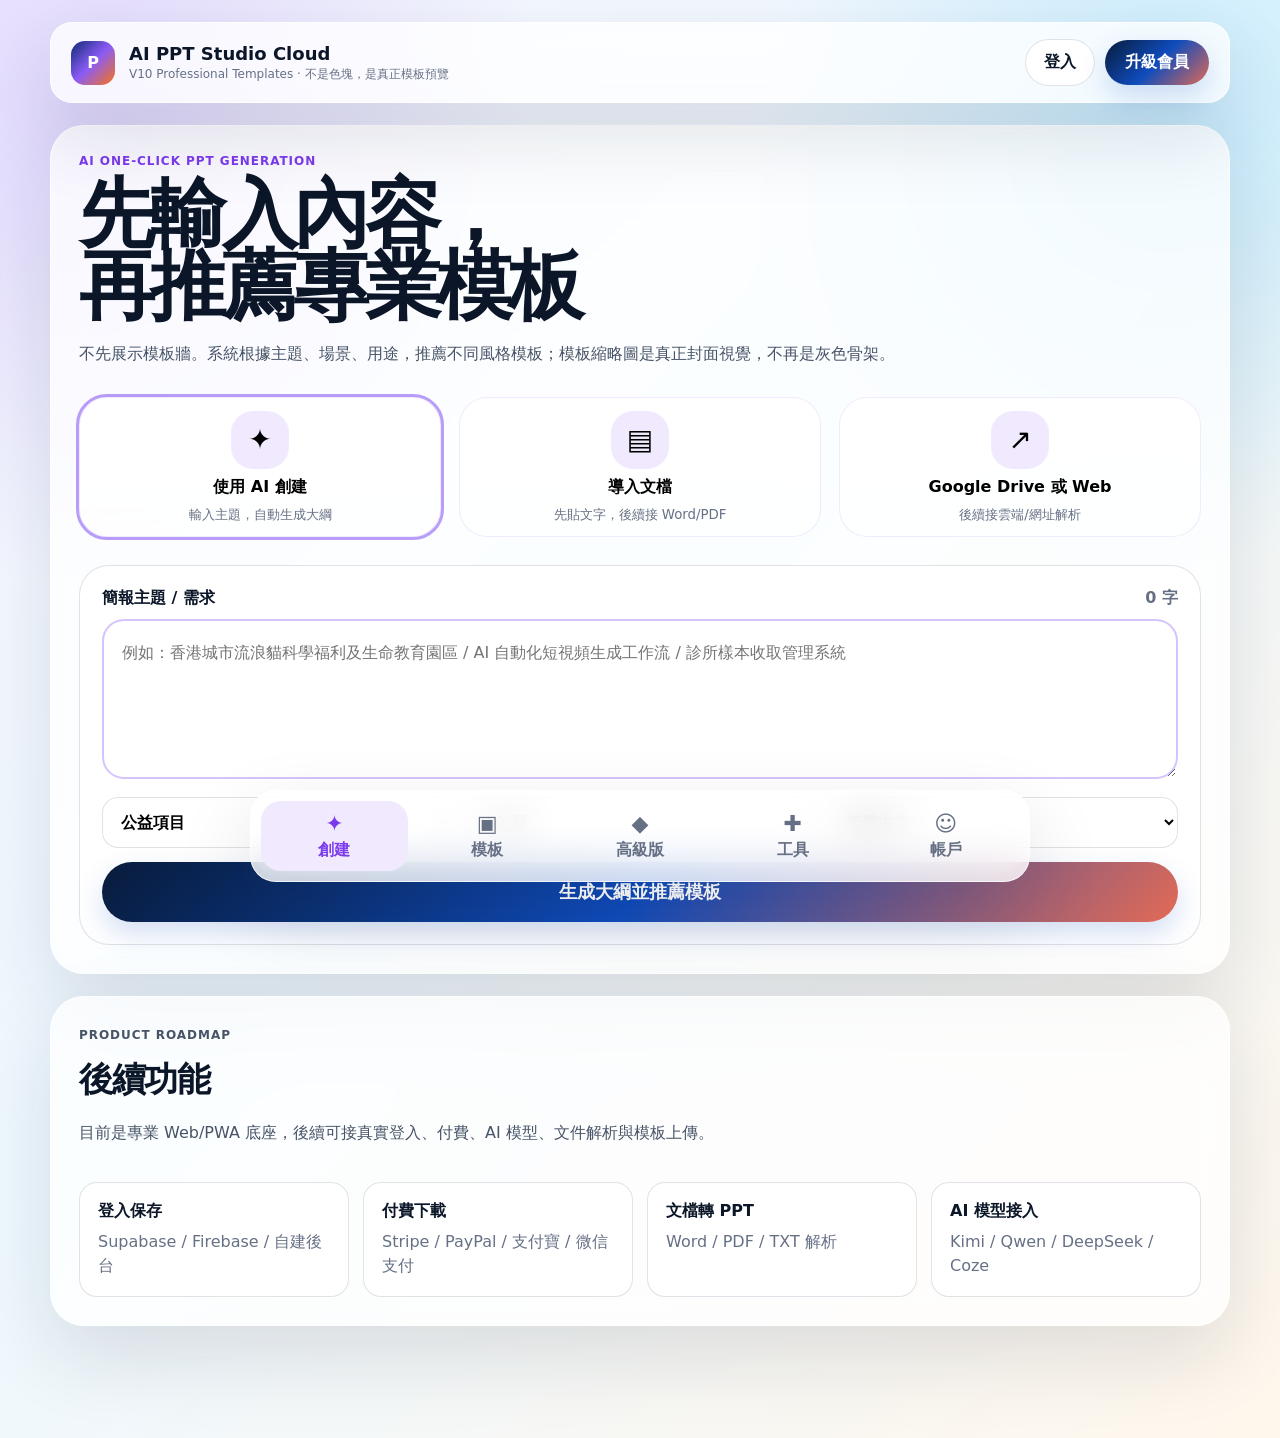
==== index.html @ 290d7bba "Add files via upload update to v10 professional templates" ====
<!doctype html>
<html lang="zh-Hant">
<head>
  <meta charset="utf-8" />
  <meta name="viewport" content="width=device-width, initial-scale=1, viewport-fit=cover" />
  <meta name="theme-color" content="#101828" />
  <title>AI PPT Studio Cloud · V10</title>
  <link rel="manifest" href="manifest.webmanifest" />
  <link rel="icon" href="icon.svg" />
  <link rel="stylesheet" href="styles.css" />
</head>
<body>
  <div class="app-shell">
    <header class="topbar glass">
      <div class="brand">
        <div class="brand-mark">P</div>
        <div>
          <div class="brand-title">AI PPT Studio Cloud</div>
          <div class="brand-sub">V10 Professional Templates · 不是色塊，是真正模板預覽</div>
        </div>
      </div>
      <div class="top-actions">
        <button class="ghost-btn" id="loginBtn">登入</button>
        <button class="primary-btn small" id="memberBtn">升級會員</button>
      </div>
    </header>

    <main class="main" id="appMain">
      <section class="hero-card glass" id="createPanel">
        <div class="hero-copy">
          <p class="eyebrow">AI ONE-CLICK PPT GENERATION</p>
          <h1>先輸入內容，<br/>再推薦專業模板</h1>
          <p class="lead">不先展示模板牆。系統根據主題、場景、用途，推薦不同風格模板；模板縮略圖是真正封面視覺，不再是灰色骨架。</p>
        </div>
        <div class="mode-grid">
          <button class="mode active" data-mode="prompt">
            <span class="mode-icon sparkle">✦</span>
            <strong>使用 AI 創建</strong>
            <small>輸入主題，自動生成大綱</small>
          </button>
          <button class="mode" data-mode="doc">
            <span class="mode-icon">▤</span>
            <strong>導入文檔</strong>
            <small>先貼文字，後續接 Word/PDF</small>
          </button>
          <button class="mode" data-mode="web">
            <span class="mode-icon">↗</span>
            <strong>Google Drive 或 Web</strong>
            <small>後續接雲端/網址解析</small>
          </button>
        </div>

        <div class="input-studio">
          <div class="input-row">
            <label>簡報主題 / 需求</label>
            <span id="charCount">0 字</span>
          </div>
          <textarea id="topicInput" placeholder="例如：香港城市流浪貓科學福利及生命教育園區 / AI 自動化短視頻生成工作流 / 診所樣本收取管理系統"></textarea>
          <div class="settings-row">
            <select id="sceneSelect" aria-label="場景">
              <option value="public">公益項目</option>
              <option value="gov">政府匯報</option>
              <option value="biz">商業計劃</option>
              <option value="product">產品發布</option>
              <option value="medical">醫療健康</option>
              <option value="education">教育課件</option>
              <option value="finance">金融報告</option>
              <option value="data">數據分析</option>
              <option value="tech">AI 科技</option>
              <option value="brand">品牌宣傳</option>
            </select>
            <select id="pageCount" aria-label="頁數">
              <option value="8">8 頁</option>
              <option value="10" selected>10 頁</option>
              <option value="12">12 頁</option>
              <option value="15">15 頁</option>
            </select>
            <select id="languageSelect" aria-label="語言">
              <option value="繁體中文">繁體中文</option>
              <option value="简体中文">简体中文</option>
              <option value="English">English</option>
            </select>
          </div>
          <button class="cta" id="generateBtn">生成大綱並推薦模板</button>
        </div>
      </section>

      <section class="outline-card glass hidden" id="outlinePanel">
        <div class="section-head">
          <div>
            <p class="eyebrow">STEP 2 · OUTLINE</p>
            <h2>智能大綱</h2>
            <p>先確認結構，再選擇模板。這一步後續可以接 Kimi / Qwen / Coze / OpenRouter。</p>
          </div>
          <button class="ghost-btn" id="editOutlineBtn">返回修改</button>
        </div>
        <div class="outline-list" id="outlineList"></div>
        <button class="primary-btn" id="goTemplateBtn">下一步：選擇模板</button>
      </section>

      <section class="template-card glass hidden" id="templatePanel">
        <div class="section-head sticky-head">
          <div>
            <p class="eyebrow">STEP 3 · TEMPLATE CLOUD</p>
            <h2>選擇模板</h2>
            <p id="templateHint">根據你的主題推薦多種專業封面風格；前台不展示第三方網站入口。</p>
          </div>
          <div class="filters">
            <select id="styleFilter">
              <option value="all">全部樣式</option>
              <option value="business">商務</option>
              <option value="tech">科技感</option>
              <option value="medical">醫療</option>
              <option value="public">公益/政府</option>
              <option value="finance">金融/黑金</option>
              <option value="creative">創意/教育</option>
            </select>
            <button class="ghost-btn" id="backOutlineBtn">返回大綱</button>
          </div>
        </div>
        <div class="template-grid" id="templateGrid"></div>
      </section>

      <section class="preview-card glass hidden" id="previewPanel">
        <div class="section-head sticky-head">
          <div>
            <p class="eyebrow">STEP 4 · ONLINE PREVIEW</p>
            <h2>在線預覽</h2>
            <p>這裡展示的是接近真實 PPT 的視覺預覽，不是灰色占位骨架。</p>
          </div>
          <div class="preview-actions">
            <button class="ghost-btn" id="changeTemplateBtn">換模板</button>
            <button class="primary-btn" id="downloadBtn">下載 PPTX</button>
          </div>
        </div>
        <div class="preview-strip" id="previewStrip"></div>
      </section>

      <section class="tools-card glass" id="toolsPanel">
        <div class="section-head">
          <div>
            <p class="eyebrow">PRODUCT ROADMAP</p>
            <h2>後續功能</h2>
            <p>目前是專業 Web/PWA 底座，後續可接真實登入、付費、AI 模型、文件解析與模板上傳。</p>
          </div>
        </div>
        <div class="roadmap-grid">
          <div><strong>登入保存</strong><span>Supabase / Firebase / 自建後台</span></div>
          <div><strong>付費下載</strong><span>Stripe / PayPal / 支付寶 / 微信支付</span></div>
          <div><strong>文檔轉 PPT</strong><span>Word / PDF / TXT 解析</span></div>
          <div><strong>AI 模型接入</strong><span>Kimi / Qwen / DeepSeek / Coze</span></div>
        </div>
      </section>
    </main>

    <nav class="bottom-nav glass">
      <button class="nav-item active" data-target="createPanel"><span>✦</span>創建</button>
      <button class="nav-item" data-target="templatePanel"><span>▣</span>模板</button>
      <button class="nav-item" data-target="member"><span>◆</span>高級版</button>
      <button class="nav-item" data-target="toolsPanel"><span>✚</span>工具</button>
      <button class="nav-item" data-target="account"><span>☺</span>帳戶</button>
    </nav>
  </div>

  <div class="modal hidden" id="memberModal">
    <div class="modal-box glass">
      <button class="modal-close" id="closeModal">×</button>
      <p class="eyebrow">MEMBERSHIP</p>
      <h2>升級會員，解鎖下載與高級模板</h2>
      <div class="price-grid">
        <button class="price active"><b>Plus 年費</b><span>HK$469 / 年</span><em>推薦</em></button>
        <button class="price"><b>Plus 月費</b><span>HK$70.9 / 月</span></button>
        <button class="price"><b>終身版</b><span>HK$839</span></button>
      </div>
      <button class="cta" id="fakePayBtn">模擬開通會員</button>
    </div>
  </div>

  <script src="pptxgen.bundle.js"></script>
  <script src="app.js"></script>
</body>
</html>
---- styles.css ----
:root{
  --ink:#0b1628; --muted:#667085; --soft:#eef4ff; --line:rgba(15,23,42,.12);
  --purple:#8b5cf6; --blue:#0f4cbd; --cyan:#4cc9f0; --gold:#f59e0b; --dark:#071426;
  --radius:28px; --shadow:0 30px 80px rgba(15,23,42,.12);
  font-family: Inter, ui-sans-serif, system-ui, -apple-system, BlinkMacSystemFont, "Segoe UI", "PingFang TC", "Microsoft JhengHei", Arial, sans-serif;
}
*{box-sizing:border-box} body{margin:0;color:var(--ink);min-height:100vh;background:
 radial-gradient(circle at 6% 8%,rgba(167,139,250,.28),transparent 26%),
 radial-gradient(circle at 92% 10%,rgba(56,189,248,.22),transparent 24%),
 linear-gradient(135deg,#f8f7ff,#eef8ff 45%,#fff7ec);padding:22px 0 112px}
button,select,textarea{font:inherit}.app-shell{width:min(1180px,calc(100% - 32px));margin:0 auto}.glass{background:rgba(255,255,255,.76);backdrop-filter:blur(18px);border:1px solid rgba(255,255,255,.72);box-shadow:var(--shadow)}
.topbar{position:sticky;top:14px;z-index:10;display:flex;justify-content:space-between;align-items:center;border-radius:22px;padding:16px 20px;margin-bottom:22px}.brand{display:flex;gap:14px;align-items:center}.brand-mark{width:44px;height:44px;border-radius:14px;display:grid;place-items:center;background:linear-gradient(135deg,#102a76,#8b5cf6,#f97316);color:#fff;font-weight:900}.brand-title{font-weight:900;font-size:18px}.brand-sub{font-size:12px;color:var(--muted);margin-top:2px}.top-actions,.preview-actions,.filters{display:flex;gap:10px;align-items:center}.ghost-btn,.primary-btn,.cta{border:0;border-radius:999px;padding:12px 18px;font-weight:800;cursor:pointer}.ghost-btn{background:#fff;color:var(--ink);border:1px solid var(--line)}.primary-btn,.cta{background:linear-gradient(135deg,#081b3a,#0f4cbd,#e26a55);color:#fff;box-shadow:0 12px 28px rgba(15,76,189,.18)}.primary-btn.small{padding:12px 20px}.main{display:grid;gap:22px}.hero-card,.outline-card,.template-card,.preview-card,.tools-card{border-radius:34px;padding:28px}.hero-card{min-height:650px}.eyebrow{letter-spacing:.08em;color:#7c3aed;font-size:12px;font-weight:900;text-transform:uppercase;margin:0 0 10px}.hero-copy h1{font-size:clamp(42px,7vw,76px);line-height:.95;margin:0 0 18px;letter-spacing:-.06em}.lead,.section-head p{color:#475467;line-height:1.8}.mode-grid{display:grid;grid-template-columns:repeat(3,1fr);gap:18px;margin:28px 0}.mode{min-height:140px;border-radius:28px;border:1px solid rgba(139,92,246,.12);background:linear-gradient(180deg,#fff,rgba(255,255,255,.62));display:flex;flex-direction:column;align-items:center;justify-content:center;gap:8px;cursor:pointer}.mode.active{outline:3px solid rgba(139,92,246,.6)}.mode-icon{width:58px;height:58px;border-radius:22px;background:#f1eaff;display:grid;place-items:center;font-size:28px}.mode small{color:var(--muted)}.input-studio{border-radius:30px;background:#fff;padding:22px;border:1px solid var(--line)}.input-row{display:flex;justify-content:space-between;font-weight:800;margin-bottom:10px}.input-row span{color:var(--muted);font-weight:700}textarea{width:100%;min-height:160px;border:2px solid rgba(139,92,246,.36);border-radius:22px;padding:18px;resize:vertical;outline:none;font-size:16px;line-height:1.7;background:#fff}.settings-row{display:grid;grid-template-columns:1fr 1fr 1fr;gap:12px;margin:14px 0}select{border:1px solid var(--line);border-radius:16px;padding:14px;background:#fff;font-weight:700}.cta{width:100%;font-size:18px;padding:18px}.hidden{display:none!important}.section-head{display:flex;align-items:flex-start;justify-content:space-between;gap:18px;margin-bottom:18px}.section-head h2{font-size:34px;letter-spacing:-.04em;margin:0}.sticky-head{position:sticky;top:92px;z-index:5;background:rgba(255,255,255,.82);backdrop-filter:blur(14px);border-radius:26px;padding:16px;border:1px solid rgba(255,255,255,.6)}.outline-list{display:grid;grid-template-columns:repeat(2,1fr);gap:14px;margin:18px 0}.outline-item{border-radius:18px;background:#fff;padding:18px;border:1px solid var(--line)}.outline-item b{display:block;margin-bottom:8px}.outline-item span{color:#667085;line-height:1.6}.template-grid{display:grid;grid-template-columns:repeat(3,1fr);gap:20px}.template-item{background:#fff;border-radius:26px;overflow:hidden;border:1px solid rgba(15,23,42,.08);box-shadow:0 14px 34px rgba(15,23,42,.08);transition:.22s transform,.22s box-shadow}.template-item:hover{transform:translateY(-4px);box-shadow:0 28px 54px rgba(15,23,42,.14)}.template-item.selected{outline:4px solid rgba(15,76,189,.72)}.thumb{height:210px;border-radius:24px 24px 0 0;overflow:hidden;background:#e5e7eb}.thumb svg{width:100%;height:100%;display:block}.template-meta{padding:16px}.pill-row{display:flex;gap:7px;flex-wrap:wrap;margin-bottom:10px}.pill{font-size:11px;font-weight:900;color:#0f4cbd;background:#edf4ff;border-radius:999px;padding:5px 8px}.pill.vip{color:#b45309;background:#fff4d7}.template-title{font-weight:900;font-size:17px;margin-bottom:6px}.template-desc{font-size:13px;color:#667085;line-height:1.5}.template-actions{display:flex;gap:10px;margin-top:14px}.template-actions button{flex:1;border:0;border-radius:999px;padding:11px;font-weight:900;cursor:pointer}.use-btn{background:#06152d;color:#fff}.preview-btn{background:#eef4ff;color:#0f4cbd}.preview-strip{display:grid;grid-template-columns:repeat(2,1fr);gap:22px}.slide-preview{aspect-ratio:16/9;border-radius:22px;overflow:hidden;background:#fff;box-shadow:0 16px 40px rgba(15,23,42,.12);border:1px solid rgba(15,23,42,.08)}.slide-preview svg{width:100%;height:100%;display:block}.roadmap-grid{display:grid;grid-template-columns:repeat(4,1fr);gap:14px}.roadmap-grid div{background:#fff;border-radius:18px;border:1px solid var(--line);padding:18px}.roadmap-grid span{display:block;color:#667085;margin-top:8px;line-height:1.5}.bottom-nav{position:fixed;left:50%;bottom:18px;transform:translateX(-50%);width:min(780px,calc(100% - 36px));z-index:20;border-radius:26px;padding:10px;display:grid;grid-template-columns:repeat(5,1fr);gap:6px}.nav-item{border:0;background:transparent;border-radius:20px;padding:10px;font-weight:900;color:#667085;cursor:pointer;display:flex;flex-direction:column;align-items:center;gap:4px}.nav-item.active{background:#f1eaff;color:#7c3aed}.nav-item span{font-size:22px}.modal{position:fixed;inset:0;background:rgba(5,12,24,.45);z-index:50;display:grid;place-items:center;padding:20px}.modal-box{max-width:520px;width:100%;border-radius:30px;padding:24px;position:relative}.modal-close{position:absolute;right:16px;top:14px;border:0;background:#fff;border-radius:50%;width:34px;height:34px;font-size:22px}.price-grid{display:grid;gap:12px;margin:20px 0}.price{text-align:left;border:1px solid var(--line);border-radius:18px;background:#fff;padding:16px;display:flex;justify-content:space-between;align-items:center}.price.active{outline:2px solid #f59e0b;background:#fff9e8}.price span{font-weight:900}.price em{background:#ff6b35;color:#fff;padding:5px 8px;border-radius:8px;font-style:normal}
.toast{position:fixed;left:50%;bottom:100px;transform:translateX(-50%);background:#071426;color:#fff;border-radius:999px;padding:12px 20px;z-index:99;box-shadow:0 14px 40px rgba(0,0,0,.24);font-weight:800}.toast.error{background:#b42318}.toast.ok{background:#027a48}
@media(max-width:900px){.app-shell{width:100%}.topbar{margin:0 12px 14px}.hero-card,.outline-card,.template-card,.preview-card,.tools-card{border-radius:28px;margin:0 12px;padding:20px}.mode-grid,.settings-row{grid-template-columns:1fr}.template-grid,.preview-strip,.outline-list,.roadmap-grid{grid-template-columns:1fr}.hero-card{min-height:auto}.hero-copy h1{font-size:48px}.top-actions{gap:6px}.sticky-head{top:84px}.thumb{height:190px}.bottom-nav{width:calc(100% - 24px);bottom:12px}}
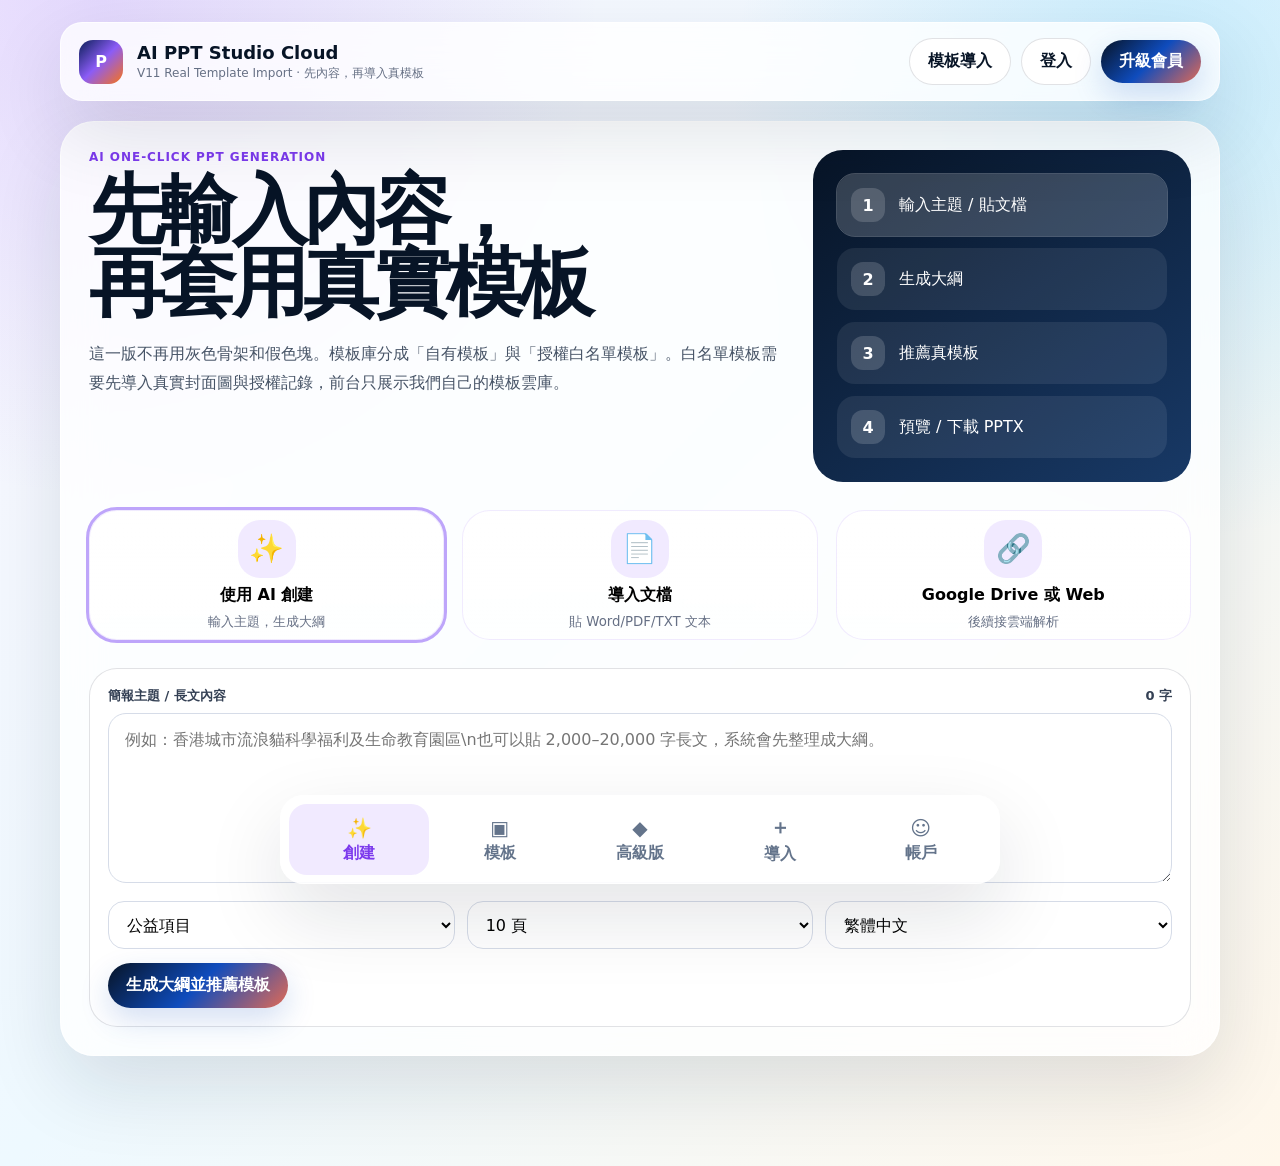
==== commit 26918027: "Add files via upload update to v11 real template import" ====
--- a/index.html
+++ b/index.html
@@ -3,8 +3,8 @@
 <head>
   <meta charset="utf-8" />
   <meta name="viewport" content="width=device-width, initial-scale=1, viewport-fit=cover" />
-  <meta name="theme-color" content="#101828" />
-  <title>AI PPT Studio Cloud · V10</title>
+  <meta name="theme-color" content="#0b1220" />
+  <title>AI PPT Studio Cloud · V11 Real Template</title>
   <link rel="manifest" href="manifest.webmanifest" />
   <link rel="icon" href="icon.svg" />
   <link rel="stylesheet" href="styles.css" />
@@ -16,162 +16,114 @@
         <div class="brand-mark">P</div>
         <div>
           <div class="brand-title">AI PPT Studio Cloud</div>
-          <div class="brand-sub">V10 Professional Templates · 不是色塊，是真正模板預覽</div>
+          <div class="brand-sub">V11 Real Template Import · 先內容，再導入真模板</div>
         </div>
       </div>
       <div class="top-actions">
+        <button class="ghost-btn" id="adminBtn">模板導入</button>
         <button class="ghost-btn" id="loginBtn">登入</button>
         <button class="primary-btn small" id="memberBtn">升級會員</button>
       </div>
     </header>
 
-    <main class="main" id="appMain">
-      <section class="hero-card glass" id="createPanel">
-        <div class="hero-copy">
-          <p class="eyebrow">AI ONE-CLICK PPT GENERATION</p>
-          <h1>先輸入內容，<br/>再推薦專業模板</h1>
-          <p class="lead">不先展示模板牆。系統根據主題、場景、用途，推薦不同風格模板；模板縮略圖是真正封面視覺，不再是灰色骨架。</p>
+    <main class="main">
+      <section class="hero-card glass panel" id="createPanel">
+        <div class="hero-grid">
+          <div class="hero-copy">
+            <p class="eyebrow">AI ONE-CLICK PPT GENERATION</p>
+            <h1>先輸入內容，<br/>再套用真實模板</h1>
+            <p class="lead">這一版不再用灰色骨架和假色塊。模板庫分成「自有模板」與「授權白名單模板」。白名單模板需要先導入真實封面圖與授權記錄，前台只展示我們自己的模板雲庫。</p>
+          </div>
+          <div class="workflow-card">
+            <div class="step active"><b>1</b><span>輸入主題 / 貼文檔</span></div>
+            <div class="step"><b>2</b><span>生成大綱</span></div>
+            <div class="step"><b>3</b><span>推薦真模板</span></div>
+            <div class="step"><b>4</b><span>預覽 / 下載 PPTX</span></div>
+          </div>
         </div>
-        <div class="mode-grid">
-          <button class="mode active" data-mode="prompt">
-            <span class="mode-icon sparkle">✦</span>
-            <strong>使用 AI 創建</strong>
-            <small>輸入主題，自動生成大綱</small>
-          </button>
-          <button class="mode" data-mode="doc">
-            <span class="mode-icon">▤</span>
-            <strong>導入文檔</strong>
-            <small>先貼文字，後續接 Word/PDF</small>
-          </button>
-          <button class="mode" data-mode="web">
-            <span class="mode-icon">↗</span>
-            <strong>Google Drive 或 Web</strong>
-            <small>後續接雲端/網址解析</small>
-          </button>
+
+        <div class="mode-tabs">
+          <button class="mode active" data-mode="prompt"><span>✨</span><strong>使用 AI 創建</strong><small>輸入主題，生成大綱</small></button>
+          <button class="mode" data-mode="doc"><span>📄</span><strong>導入文檔</strong><small>貼 Word/PDF/TXT 文本</small></button>
+          <button class="mode" data-mode="web"><span>🔗</span><strong>Google Drive 或 Web</strong><small>後續接雲端解析</small></button>
         </div>
 
         <div class="input-studio">
-          <div class="input-row">
-            <label>簡報主題 / 需求</label>
-            <span id="charCount">0 字</span>
-          </div>
-          <textarea id="topicInput" placeholder="例如：香港城市流浪貓科學福利及生命教育園區 / AI 自動化短視頻生成工作流 / 診所樣本收取管理系統"></textarea>
+          <div class="input-row"><label>簡報主題 / 長文內容</label><span id="charCount">0 字</span></div>
+          <textarea id="topicInput" placeholder="例如：香港城市流浪貓科學福利及生命教育園區\n也可以貼 2,000–20,000 字長文，系統會先整理成大綱。"></textarea>
           <div class="settings-row">
-            <select id="sceneSelect" aria-label="場景">
-              <option value="public">公益項目</option>
-              <option value="gov">政府匯報</option>
-              <option value="biz">商業計劃</option>
-              <option value="product">產品發布</option>
-              <option value="medical">醫療健康</option>
-              <option value="education">教育課件</option>
-              <option value="finance">金融報告</option>
-              <option value="data">數據分析</option>
-              <option value="tech">AI 科技</option>
-              <option value="brand">品牌宣傳</option>
-            </select>
-            <select id="pageCount" aria-label="頁數">
-              <option value="8">8 頁</option>
-              <option value="10" selected>10 頁</option>
-              <option value="12">12 頁</option>
-              <option value="15">15 頁</option>
-            </select>
-            <select id="languageSelect" aria-label="語言">
-              <option value="繁體中文">繁體中文</option>
-              <option value="简体中文">简体中文</option>
-              <option value="English">English</option>
-            </select>
+            <select id="sceneSelect"><option value="public">公益項目</option><option value="gov">政府匯報</option><option value="biz">商業計劃</option><option value="medical">醫療健康</option><option value="finance">金融報告</option><option value="tech">AI 科技</option><option value="education">教育課件</option><option value="product">產品發布</option><option value="data">數據分析</option></select>
+            <select id="pageCount"><option value="8">8 頁</option><option value="10" selected>10 頁</option><option value="12">12 頁</option><option value="15">15 頁</option></select>
+            <select id="languageSelect"><option value="繁體中文">繁體中文</option><option value="简体中文">简体中文</option><option value="English">English</option></select>
           </div>
           <button class="cta" id="generateBtn">生成大綱並推薦模板</button>
         </div>
       </section>
 
-      <section class="outline-card glass hidden" id="outlinePanel">
+      <section class="outline-card glass panel hidden" id="outlinePanel">
         <div class="section-head">
-          <div>
-            <p class="eyebrow">STEP 2 · OUTLINE</p>
-            <h2>智能大綱</h2>
-            <p>先確認結構，再選擇模板。這一步後續可以接 Kimi / Qwen / Coze / OpenRouter。</p>
-          </div>
+          <div><p class="eyebrow">STEP 2 · OUTLINE</p><h2>智能大綱</h2><p>先確認內容結構，再進入模板雲庫。未輸入內容時不展示模板牆。</p></div>
           <button class="ghost-btn" id="editOutlineBtn">返回修改</button>
         </div>
-        <div class="outline-list" id="outlineList"></div>
+        <div id="outlineList" class="outline-list"></div>
         <button class="primary-btn" id="goTemplateBtn">下一步：選擇模板</button>
       </section>
 
-      <section class="template-card glass hidden" id="templatePanel">
+      <section class="template-card glass panel hidden" id="templatePanel">
         <div class="section-head sticky-head">
-          <div>
-            <p class="eyebrow">STEP 3 · TEMPLATE CLOUD</p>
-            <h2>選擇模板</h2>
-            <p id="templateHint">根據你的主題推薦多種專業封面風格；前台不展示第三方網站入口。</p>
-          </div>
-          <div class="filters">
-            <select id="styleFilter">
-              <option value="all">全部樣式</option>
-              <option value="business">商務</option>
-              <option value="tech">科技感</option>
-              <option value="medical">醫療</option>
-              <option value="public">公益/政府</option>
-              <option value="finance">金融/黑金</option>
-              <option value="creative">創意/教育</option>
-            </select>
-            <button class="ghost-btn" id="backOutlineBtn">返回大綱</button>
-          </div>
+          <div><p class="eyebrow">STEP 3 · TEMPLATE CLOUD</p><h2>選擇模板</h2><p id="templateHint">只展示內部模板雲庫；第三方來源、授權、Credit 只記錄在後台，不直接展示給終端用戶。</p></div>
+          <div class="filters"><select id="styleFilter"><option value="all">全部樣式</option><option value="owned">自有模板</option><option value="licensed">白名單模板</option><option value="medical">醫療</option><option value="business">商務</option><option value="public">政府/公益</option><option value="tech">科技</option></select><button class="ghost-btn" id="backOutlineBtn">返回大綱</button></div>
+        </div>
+        <div class="empty-template hidden" id="emptyTemplates">
+          <h3>還沒有導入真實白名單模板</h3>
+          <p>這裡不再用假色塊充數。請到「模板導入」上傳真實模板封面圖，填寫授權類型和 Credit，模板才會出現在前台。</p>
+          <button class="primary-btn" id="openImporterBtn">現在導入模板</button>
         </div>
         <div class="template-grid" id="templateGrid"></div>
       </section>
 
-      <section class="preview-card glass hidden" id="previewPanel">
+      <section class="preview-card glass panel hidden" id="previewPanel">
         <div class="section-head sticky-head">
-          <div>
-            <p class="eyebrow">STEP 4 · ONLINE PREVIEW</p>
-            <h2>在線預覽</h2>
-            <p>這裡展示的是接近真實 PPT 的視覺預覽，不是灰色占位骨架。</p>
-          </div>
-          <div class="preview-actions">
-            <button class="ghost-btn" id="changeTemplateBtn">換模板</button>
-            <button class="primary-btn" id="downloadBtn">下載 PPTX</button>
-          </div>
+          <div><p class="eyebrow">STEP 4 · ONLINE PREVIEW</p><h2>在線預覽</h2><p>若選擇導入模板，封面會直接使用你導入的真實模板封面圖，不再是灰色占位圖。</p></div>
+          <div class="preview-actions"><button class="ghost-btn" id="changeTemplateBtn">換模板</button><button class="primary-btn" id="downloadBtn">下載 PPTX</button></div>
         </div>
-        <div class="preview-strip" id="previewStrip"></div>
-      </section>
-
-      <section class="tools-card glass" id="toolsPanel">
-        <div class="section-head">
-          <div>
-            <p class="eyebrow">PRODUCT ROADMAP</p>
-            <h2>後續功能</h2>
-            <p>目前是專業 Web/PWA 底座，後續可接真實登入、付費、AI 模型、文件解析與模板上傳。</p>
-          </div>
-        </div>
-        <div class="roadmap-grid">
-          <div><strong>登入保存</strong><span>Supabase / Firebase / 自建後台</span></div>
-          <div><strong>付費下載</strong><span>Stripe / PayPal / 支付寶 / 微信支付</span></div>
-          <div><strong>文檔轉 PPT</strong><span>Word / PDF / TXT 解析</span></div>
-          <div><strong>AI 模型接入</strong><span>Kimi / Qwen / DeepSeek / Coze</span></div>
-        </div>
+        <div id="previewStrip" class="preview-strip"></div>
       </section>
     </main>
 
     <nav class="bottom-nav glass">
-      <button class="nav-item active" data-target="createPanel"><span>✦</span>創建</button>
-      <button class="nav-item" data-target="templatePanel"><span>▣</span>模板</button>
-      <button class="nav-item" data-target="member"><span>◆</span>高級版</button>
-      <button class="nav-item" data-target="toolsPanel"><span>✚</span>工具</button>
-      <button class="nav-item" data-target="account"><span>☺</span>帳戶</button>
+      <button class="nav-item active" data-panel="createPanel"><span>✨</span>創建</button>
+      <button class="nav-item" data-panel="templatePanel"><span>▣</span>模板</button>
+      <button class="nav-item" data-panel="member"><span>◆</span>高級版</button>
+      <button class="nav-item" data-panel="admin"><span>＋</span>導入</button>
+      <button class="nav-item" data-panel="account"><span>☺</span>帳戶</button>
     </nav>
+  </div>
+
+  <div class="modal hidden" id="adminModal">
+    <div class="modal-box importer glass">
+      <button class="modal-close" id="closeAdmin">×</button>
+      <p class="eyebrow">ADMIN · REAL TEMPLATE IMPORT</p>
+      <h2>導入真實模板封面與授權記錄</h2>
+      <p class="modal-note">這是給你/管理員用的，不是給終端用戶看的。請只導入自有模板、已授權模板，或允許商用與改編且保留署名的模板。</p>
+      <div class="import-grid">
+        <label>模板名稱<input id="tplName" placeholder="例：醫療培訓專業版" /></label>
+        <label>分類<select id="tplCategory"><option value="medical">醫療</option><option value="business">商務</option><option value="public">政府/公益</option><option value="tech">科技</option><option value="finance">金融</option><option value="education">教育</option></select></label>
+        <label>模板來源類型<select id="tplSource"><option value="owned">Owned 自有模板</option><option value="licensed">Licensed 授權白名單</option><option value="user">User Upload 用戶自帶</option></select></label>
+        <label>授權 / Credit<input id="tplCredit" placeholder="例：CC BY 4.0 / 自有設計 / 已授權" /></label>
+      </div>
+      <label class="file-drop">上傳真實模板封面圖 PNG/JPG/SVG<input type="file" id="coverFile" accept="image/*" /></label>
+      <div class="import-actions"><button class="ghost-btn" id="clearTemplatesBtn">清空本地導入模板</button><button class="primary-btn" id="saveTemplateBtn">保存到本地模板雲庫</button></div>
+      <div id="importPreview" class="import-preview"></div>
+    </div>
   </div>
 
   <div class="modal hidden" id="memberModal">
     <div class="modal-box glass">
-      <button class="modal-close" id="closeModal">×</button>
+      <button class="modal-close" id="closeMember">×</button>
       <p class="eyebrow">MEMBERSHIP</p>
-      <h2>升級會員，解鎖下載與高級模板</h2>
-      <div class="price-grid">
-        <button class="price active"><b>Plus 年費</b><span>HK$469 / 年</span><em>推薦</em></button>
-        <button class="price"><b>Plus 月費</b><span>HK$70.9 / 月</span></button>
-        <button class="price"><b>終身版</b><span>HK$839</span></button>
-      </div>
+      <h2>下載 PPTX 需要登入 / 會員</h2>
+      <div class="price-grid"><button class="price active"><b>Plus 年費</b><span>HK$469 / 年</span></button><button class="price"><b>月費</b><span>HK$70.9 / 月</span></button><button class="price"><b>終身版</b><span>HK$839</span></button></div>
       <button class="cta" id="fakePayBtn">模擬開通會員</button>
     </div>
   </div>
--- a/styles.css
+++ b/styles.css
@@ -1,14 +1 @@
-:root{
-  --ink:#0b1628; --muted:#667085; --soft:#eef4ff; --line:rgba(15,23,42,.12);
-  --purple:#8b5cf6; --blue:#0f4cbd; --cyan:#4cc9f0; --gold:#f59e0b; --dark:#071426;
-  --radius:28px; --shadow:0 30px 80px rgba(15,23,42,.12);
-  font-family: Inter, ui-sans-serif, system-ui, -apple-system, BlinkMacSystemFont, "Segoe UI", "PingFang TC", "Microsoft JhengHei", Arial, sans-serif;
-}
-*{box-sizing:border-box} body{margin:0;color:var(--ink);min-height:100vh;background:
- radial-gradient(circle at 6% 8%,rgba(167,139,250,.28),transparent 26%),
- radial-gradient(circle at 92% 10%,rgba(56,189,248,.22),transparent 24%),
- linear-gradient(135deg,#f8f7ff,#eef8ff 45%,#fff7ec);padding:22px 0 112px}
-button,select,textarea{font:inherit}.app-shell{width:min(1180px,calc(100% - 32px));margin:0 auto}.glass{background:rgba(255,255,255,.76);backdrop-filter:blur(18px);border:1px solid rgba(255,255,255,.72);box-shadow:var(--shadow)}
-.topbar{position:sticky;top:14px;z-index:10;display:flex;justify-content:space-between;align-items:center;border-radius:22px;padding:16px 20px;margin-bottom:22px}.brand{display:flex;gap:14px;align-items:center}.brand-mark{width:44px;height:44px;border-radius:14px;display:grid;place-items:center;background:linear-gradient(135deg,#102a76,#8b5cf6,#f97316);color:#fff;font-weight:900}.brand-title{font-weight:900;font-size:18px}.brand-sub{font-size:12px;color:var(--muted);margin-top:2px}.top-actions,.preview-actions,.filters{display:flex;gap:10px;align-items:center}.ghost-btn,.primary-btn,.cta{border:0;border-radius:999px;padding:12px 18px;font-weight:800;cursor:pointer}.ghost-btn{background:#fff;color:var(--ink);border:1px solid var(--line)}.primary-btn,.cta{background:linear-gradient(135deg,#081b3a,#0f4cbd,#e26a55);color:#fff;box-shadow:0 12px 28px rgba(15,76,189,.18)}.primary-btn.small{padding:12px 20px}.main{display:grid;gap:22px}.hero-card,.outline-card,.template-card,.preview-card,.tools-card{border-radius:34px;padding:28px}.hero-card{min-height:650px}.eyebrow{letter-spacing:.08em;color:#7c3aed;font-size:12px;font-weight:900;text-transform:uppercase;margin:0 0 10px}.hero-copy h1{font-size:clamp(42px,7vw,76px);line-height:.95;margin:0 0 18px;letter-spacing:-.06em}.lead,.section-head p{color:#475467;line-height:1.8}.mode-grid{display:grid;grid-template-columns:repeat(3,1fr);gap:18px;margin:28px 0}.mode{min-height:140px;border-radius:28px;border:1px solid rgba(139,92,246,.12);background:linear-gradient(180deg,#fff,rgba(255,255,255,.62));display:flex;flex-direction:column;align-items:center;justify-content:center;gap:8px;cursor:pointer}.mode.active{outline:3px solid rgba(139,92,246,.6)}.mode-icon{width:58px;height:58px;border-radius:22px;background:#f1eaff;display:grid;place-items:center;font-size:28px}.mode small{color:var(--muted)}.input-studio{border-radius:30px;background:#fff;padding:22px;border:1px solid var(--line)}.input-row{display:flex;justify-content:space-between;font-weight:800;margin-bottom:10px}.input-row span{color:var(--muted);font-weight:700}textarea{width:100%;min-height:160px;border:2px solid rgba(139,92,246,.36);border-radius:22px;padding:18px;resize:vertical;outline:none;font-size:16px;line-height:1.7;background:#fff}.settings-row{display:grid;grid-template-columns:1fr 1fr 1fr;gap:12px;margin:14px 0}select{border:1px solid var(--line);border-radius:16px;padding:14px;background:#fff;font-weight:700}.cta{width:100%;font-size:18px;padding:18px}.hidden{display:none!important}.section-head{display:flex;align-items:flex-start;justify-content:space-between;gap:18px;margin-bottom:18px}.section-head h2{font-size:34px;letter-spacing:-.04em;margin:0}.sticky-head{position:sticky;top:92px;z-index:5;background:rgba(255,255,255,.82);backdrop-filter:blur(14px);border-radius:26px;padding:16px;border:1px solid rgba(255,255,255,.6)}.outline-list{display:grid;grid-template-columns:repeat(2,1fr);gap:14px;margin:18px 0}.outline-item{border-radius:18px;background:#fff;padding:18px;border:1px solid var(--line)}.outline-item b{display:block;margin-bottom:8px}.outline-item span{color:#667085;line-height:1.6}.template-grid{display:grid;grid-template-columns:repeat(3,1fr);gap:20px}.template-item{background:#fff;border-radius:26px;overflow:hidden;border:1px solid rgba(15,23,42,.08);box-shadow:0 14px 34px rgba(15,23,42,.08);transition:.22s transform,.22s box-shadow}.template-item:hover{transform:translateY(-4px);box-shadow:0 28px 54px rgba(15,23,42,.14)}.template-item.selected{outline:4px solid rgba(15,76,189,.72)}.thumb{height:210px;border-radius:24px 24px 0 0;overflow:hidden;background:#e5e7eb}.thumb svg{width:100%;height:100%;display:block}.template-meta{padding:16px}.pill-row{display:flex;gap:7px;flex-wrap:wrap;margin-bottom:10px}.pill{font-size:11px;font-weight:900;color:#0f4cbd;background:#edf4ff;border-radius:999px;padding:5px 8px}.pill.vip{color:#b45309;background:#fff4d7}.template-title{font-weight:900;font-size:17px;margin-bottom:6px}.template-desc{font-size:13px;color:#667085;line-height:1.5}.template-actions{display:flex;gap:10px;margin-top:14px}.template-actions button{flex:1;border:0;border-radius:999px;padding:11px;font-weight:900;cursor:pointer}.use-btn{background:#06152d;color:#fff}.preview-btn{background:#eef4ff;color:#0f4cbd}.preview-strip{display:grid;grid-template-columns:repeat(2,1fr);gap:22px}.slide-preview{aspect-ratio:16/9;border-radius:22px;overflow:hidden;background:#fff;box-shadow:0 16px 40px rgba(15,23,42,.12);border:1px solid rgba(15,23,42,.08)}.slide-preview svg{width:100%;height:100%;display:block}.roadmap-grid{display:grid;grid-template-columns:repeat(4,1fr);gap:14px}.roadmap-grid div{background:#fff;border-radius:18px;border:1px solid var(--line);padding:18px}.roadmap-grid span{display:block;color:#667085;margin-top:8px;line-height:1.5}.bottom-nav{position:fixed;left:50%;bottom:18px;transform:translateX(-50%);width:min(780px,calc(100% - 36px));z-index:20;border-radius:26px;padding:10px;display:grid;grid-template-columns:repeat(5,1fr);gap:6px}.nav-item{border:0;background:transparent;border-radius:20px;padding:10px;font-weight:900;color:#667085;cursor:pointer;display:flex;flex-direction:column;align-items:center;gap:4px}.nav-item.active{background:#f1eaff;color:#7c3aed}.nav-item span{font-size:22px}.modal{position:fixed;inset:0;background:rgba(5,12,24,.45);z-index:50;display:grid;place-items:center;padding:20px}.modal-box{max-width:520px;width:100%;border-radius:30px;padding:24px;position:relative}.modal-close{position:absolute;right:16px;top:14px;border:0;background:#fff;border-radius:50%;width:34px;height:34px;font-size:22px}.price-grid{display:grid;gap:12px;margin:20px 0}.price{text-align:left;border:1px solid var(--line);border-radius:18px;background:#fff;padding:16px;display:flex;justify-content:space-between;align-items:center}.price.active{outline:2px solid #f59e0b;background:#fff9e8}.price span{font-weight:900}.price em{background:#ff6b35;color:#fff;padding:5px 8px;border-radius:8px;font-style:normal}
-.toast{position:fixed;left:50%;bottom:100px;transform:translateX(-50%);background:#071426;color:#fff;border-radius:999px;padding:12px 20px;z-index:99;box-shadow:0 14px 40px rgba(0,0,0,.24);font-weight:800}.toast.error{background:#b42318}.toast.ok{background:#027a48}
-@media(max-width:900px){.app-shell{width:100%}.topbar{margin:0 12px 14px}.hero-card,.outline-card,.template-card,.preview-card,.tools-card{border-radius:28px;margin:0 12px;padding:20px}.mode-grid,.settings-row{grid-template-columns:1fr}.template-grid,.preview-strip,.outline-list,.roadmap-grid{grid-template-columns:1fr}.hero-card{min-height:auto}.hero-copy h1{font-size:48px}.top-actions{gap:6px}.sticky-head{top:84px}.thumb{height:190px}.bottom-nav{width:calc(100% - 24px);bottom:12px}}
+:root{--ink:#071426;--muted:#667085;--line:rgba(15,23,42,.12);--soft:#eef4ff;--purple:#8b5cf6;--blue:#0f4cbd;--gold:#f6b73c;--radius:28px;--shadow:0 30px 80px rgba(15,23,42,.12);font-family:Inter,ui-sans-serif,system-ui,-apple-system,BlinkMacSystemFont,"Segoe UI","PingFang TC","Microsoft JhengHei",Arial,sans-serif}*{box-sizing:border-box}body{margin:0;min-height:100vh;color:var(--ink);background:radial-gradient(circle at 8% 0,rgba(139,92,246,.2),transparent 30%),radial-gradient(circle at 92% 8%,rgba(56,189,248,.22),transparent 28%),linear-gradient(135deg,#faf7ff,#eef9ff 48%,#fff7eb);padding:22px 0 110px}button,select,input,textarea{font:inherit}.app-shell{width:min(1160px,calc(100% - 28px));margin:auto}.glass{background:rgba(255,255,255,.78);backdrop-filter:blur(20px);border:1px solid rgba(255,255,255,.72);box-shadow:var(--shadow)}.topbar{position:sticky;top:12px;z-index:20;display:flex;justify-content:space-between;align-items:center;border-radius:22px;padding:15px 18px;margin-bottom:20px}.brand{display:flex;gap:14px;align-items:center}.brand-mark{width:44px;height:44px;border-radius:14px;background:linear-gradient(135deg,#0b1f58,#8b5cf6,#f97316);color:#fff;display:grid;place-items:center;font-weight:900}.brand-title{font-weight:900;font-size:18px}.brand-sub{color:var(--muted);font-size:12px;margin-top:2px}.top-actions,.filters,.preview-actions,.import-actions{display:flex;gap:10px;align-items:center}.ghost-btn,.primary-btn,.cta{border:0;border-radius:999px;padding:12px 18px;font-weight:900;cursor:pointer}.ghost-btn{background:#fff;border:1px solid var(--line);color:var(--ink)}.primary-btn,.cta{background:linear-gradient(135deg,#071426,#0f4cbd,#e26a55);color:#fff;box-shadow:0 12px 30px rgba(15,76,189,.18)}.small{padding:11px 18px}.main{display:grid;gap:20px}.panel{border-radius:34px;padding:28px}.hidden{display:none!important}.hero-card{min-height:650px}.hero-grid{display:grid;grid-template-columns:1.3fr .7fr;gap:22px;align-items:stretch}.eyebrow{margin:0 0 10px;color:#7c3aed;font-size:12px;font-weight:900;letter-spacing:.08em;text-transform:uppercase}.hero-copy h1{margin:0 0 20px;font-size:clamp(45px,7vw,76px);line-height:.96;letter-spacing:-.06em}.lead,.section-head p,.modal-note{color:#475467;line-height:1.8}.workflow-card{border-radius:30px;background:linear-gradient(145deg,#071426,#183966);color:#fff;padding:24px;display:grid;gap:12px}.step{display:flex;gap:14px;align-items:center;padding:14px;border-radius:18px;background:rgba(255,255,255,.08)}.step b{width:34px;height:34px;border-radius:12px;background:rgba(255,255,255,.16);display:grid;place-items:center}.step.active{background:rgba(255,255,255,.18);outline:1px solid rgba(255,255,255,.25)}.mode-tabs{display:grid;grid-template-columns:repeat(3,1fr);gap:18px;margin:28px 0}.mode{min-height:130px;border:1px solid rgba(139,92,246,.12);border-radius:28px;background:linear-gradient(180deg,#fff,rgba(255,255,255,.62));display:flex;flex-direction:column;justify-content:center;align-items:center;gap:7px;cursor:pointer}.mode span{font-size:28px;width:58px;height:58px;border-radius:22px;background:#f1eaff;display:grid;place-items:center}.mode.active{outline:3px solid rgba(139,92,246,.55)}.mode small{color:var(--muted)}.input-studio{border-radius:28px;border:1px solid var(--line);padding:18px;background:#fff}.input-row{display:flex;justify-content:space-between;color:#344054;font-weight:800;font-size:13px;margin-bottom:8px}.input-studio textarea{width:100%;min-height:170px;resize:vertical;border:1px solid #d6dce8;border-radius:18px;padding:16px;outline:none}.settings-row{display:grid;grid-template-columns:repeat(3,1fr);gap:12px;margin:14px 0}.settings-row select,.filters select,.import-grid input,.import-grid select{width:100%;height:48px;border-radius:16px;border:1px solid #d6dce8;background:#fff;padding:0 14px}.section-head{display:flex;justify-content:space-between;align-items:flex-start;gap:20px;margin-bottom:18px}.sticky-head{position:sticky;top:94px;z-index:5;background:rgba(255,255,255,.82);backdrop-filter:blur(14px);border-radius:24px;padding:14px;border:1px solid rgba(255,255,255,.6)}.section-head h2{font-size:32px;margin:0 0 6px}.outline-list{display:grid;grid-template-columns:repeat(2,1fr);gap:12px;margin-bottom:18px}.outline-item{border:1px solid var(--line);border-radius:20px;background:#fff;padding:16px}.outline-item b{display:block;margin-bottom:8px}.outline-item span{color:var(--muted);font-size:13px}.template-grid{display:grid;grid-template-columns:repeat(3,1fr);gap:18px}.tpl-card{border:1px solid var(--line);border-radius:24px;background:#fff;overflow:hidden;transition:.2s;cursor:pointer}.tpl-card:hover{transform:translateY(-4px);box-shadow:0 18px 40px rgba(15,23,42,.12)}.tpl-cover{width:100%;aspect-ratio:16/9;object-fit:cover;background:#e5e7eb;display:block}.tpl-info{padding:14px}.badges{display:flex;gap:6px;flex-wrap:wrap;margin-bottom:10px}.badge{font-size:10px;font-weight:900;border-radius:999px;padding:4px 8px;background:#eef4ff;color:#0f4cbd}.badge.licensed{background:#ecfdf3;color:#027a48}.badge.owned{background:#fff7ed;color:#c05621}.badge.user{background:#fdf2fa;color:#c11574}.tpl-info h3{margin:0;font-size:16px}.tpl-info p{color:#667085;font-size:12px;line-height:1.6;min-height:38px}.card-actions{display:flex;gap:10px}.card-actions button{flex:1;border:0;border-radius:999px;padding:10px 12px;font-weight:900;cursor:pointer}.apply{background:#071426;color:#fff}.preview{background:#eef4ff;color:#0f4cbd}.empty-template{border:2px dashed #cbd5e1;border-radius:28px;padding:34px;text-align:center;background:#fff;margin-bottom:18px}.preview-strip{display:grid;grid-template-columns:repeat(2,1fr);gap:16px}.slide-thumb{background:#fff;border-radius:22px;overflow:hidden;border:1px solid var(--line)}.slide-thumb img{width:100%;display:block;aspect-ratio:16/9;object-fit:cover}.slide-caption{padding:12px 14px}.slide-caption b{display:block}.slide-caption span{font-size:12px;color:var(--muted)}.bottom-nav{position:fixed;left:50%;bottom:16px;transform:translateX(-50%);width:min(720px,calc(100% - 32px));z-index:25;border-radius:24px;padding:8px;display:grid;grid-template-columns:repeat(5,1fr)}.nav-item{border:0;background:transparent;border-radius:18px;padding:10px 8px;font-weight:900;color:#64748b;cursor:pointer}.nav-item span{display:block;font-size:20px;margin-bottom:3px}.nav-item.active{background:#f1eaff;color:#7c3aed}.modal{position:fixed;inset:0;background:rgba(15,23,42,.42);z-index:50;display:grid;place-items:center;padding:20px}.modal-box{position:relative;width:min(760px,calc(100% - 20px));border-radius:30px;padding:28px;max-height:88vh;overflow:auto}.modal-close{position:absolute;right:18px;top:18px;border:0;background:#fff;border-radius:50%;width:36px;height:36px;font-size:24px;cursor:pointer}.import-grid{display:grid;grid-template-columns:repeat(2,1fr);gap:12px;margin:16px 0}.import-grid label{display:grid;gap:8px;color:#344054;font-weight:800}.file-drop{display:grid;place-items:center;min-height:110px;border:2px dashed #cbd5e1;border-radius:22px;background:#fff;color:#475467;font-weight:900;text-align:center;cursor:pointer}.file-drop input{display:none}.import-preview{margin-top:16px}.import-preview img{width:100%;border-radius:18px;border:1px solid var(--line)}.price-grid{display:grid;gap:10px;margin:18px 0}.price{border:1px solid var(--line);background:#fff;border-radius:18px;padding:16px;text-align:left}.price span{display:block;font-size:24px;font-weight:900;margin-top:6px}@media(max-width:880px){body{padding-top:10px}.app-shell{width:calc(100% - 18px)}.topbar{top:6px}.hero-grid,.mode-tabs,.outline-list,.template-grid,.preview-strip,.import-grid{grid-template-columns:1fr}.hero-copy h1{font-size:48px}.top-actions{gap:6px}.top-actions button{padding:10px 12px}.sticky-head{top:80px}.panel{padding:18px;border-radius:26px}.settings-row{grid-template-columns:1fr}.bottom-nav{bottom:10px}.template-grid{gap:14px}}
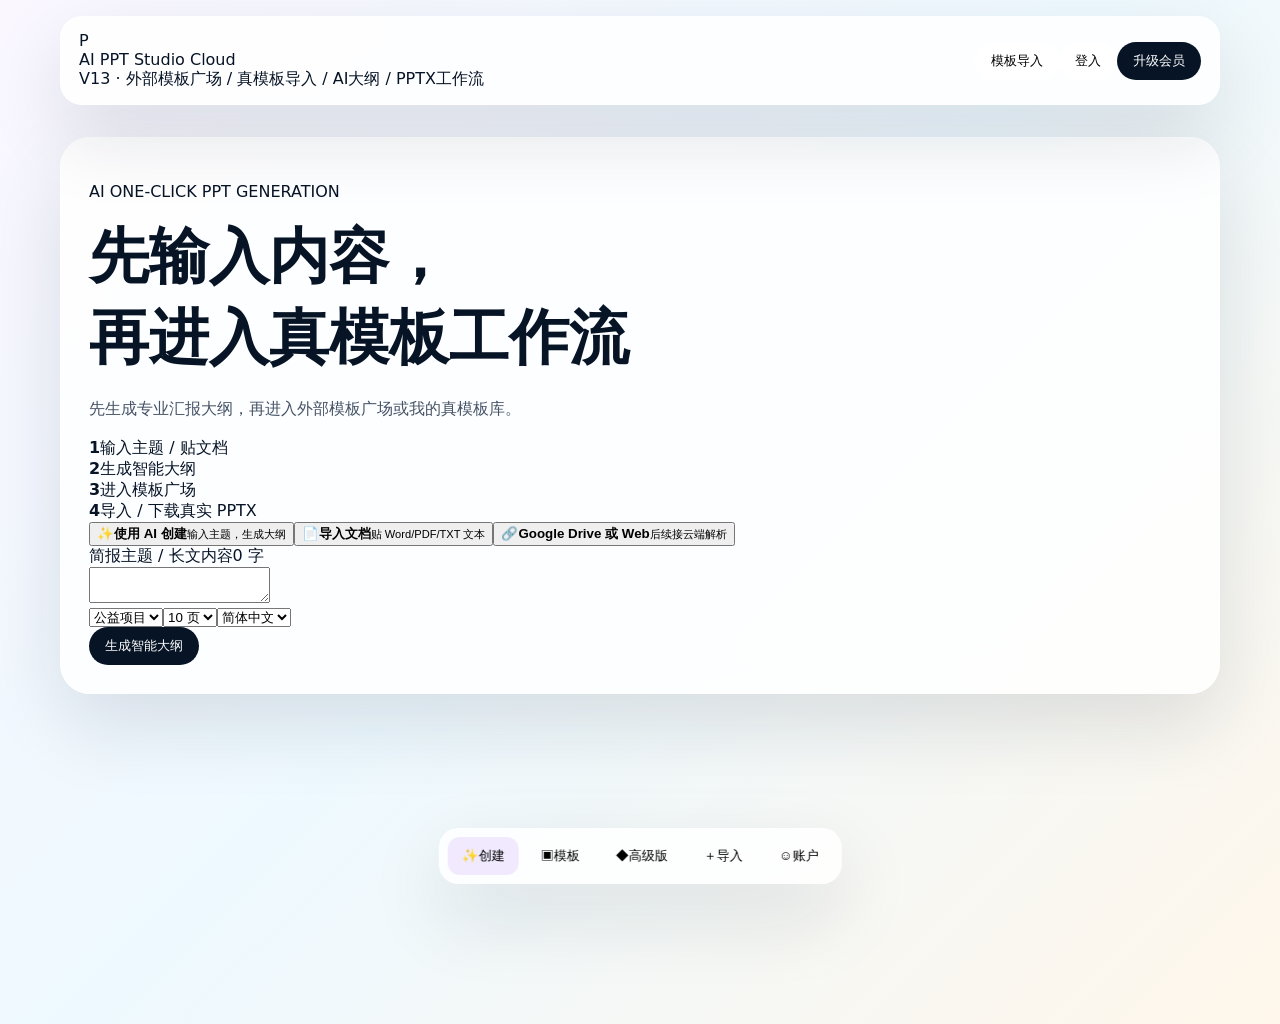
==== commit 5fbd41d1: "fix: restore premium V12 UI structure with V13 marketplace" ====
--- a/index.html
+++ b/index.html
@@ -4,7 +4,7 @@
   <meta charset="utf-8" />
   <meta name="viewport" content="width=device-width, initial-scale=1, viewport-fit=cover" />
   <meta name="theme-color" content="#0b1220" />
-  <title>AI PPT Studio Cloud · V11 Real Template</title>
+  <title>AI PPT Studio Cloud · V13 External Template Marketplace</title>
   <link rel="manifest" href="manifest.webmanifest" />
   <link rel="icon" href="icon.svg" />
   <link rel="stylesheet" href="styles.css" />
@@ -12,123 +12,24 @@
 <body>
   <div class="app-shell">
     <header class="topbar glass">
-      <div class="brand">
-        <div class="brand-mark">P</div>
-        <div>
-          <div class="brand-title">AI PPT Studio Cloud</div>
-          <div class="brand-sub">V11 Real Template Import · 先內容，再導入真模板</div>
-        </div>
-      </div>
-      <div class="top-actions">
-        <button class="ghost-btn" id="adminBtn">模板導入</button>
-        <button class="ghost-btn" id="loginBtn">登入</button>
-        <button class="primary-btn small" id="memberBtn">升級會員</button>
-      </div>
+      <div class="brand"><div class="brand-mark">P</div><div><div class="brand-title">AI PPT Studio Cloud</div><div class="brand-sub">V13 · 外部模板广场 / 真模板导入 / AI大纲 / PPTX工作流</div></div></div>
+      <div class="top-actions"><button class="ghost-btn" id="adminBtn">模板导入</button><button class="ghost-btn" id="loginBtn">登入</button><button class="primary-btn small" id="memberBtn">升级会员</button></div>
     </header>
 
     <main class="main">
       <section class="hero-card glass panel" id="createPanel">
-        <div class="hero-grid">
-          <div class="hero-copy">
-            <p class="eyebrow">AI ONE-CLICK PPT GENERATION</p>
-            <h1>先輸入內容，<br/>再套用真實模板</h1>
-            <p class="lead">這一版不再用灰色骨架和假色塊。模板庫分成「自有模板」與「授權白名單模板」。白名單模板需要先導入真實封面圖與授權記錄，前台只展示我們自己的模板雲庫。</p>
-          </div>
-          <div class="workflow-card">
-            <div class="step active"><b>1</b><span>輸入主題 / 貼文檔</span></div>
-            <div class="step"><b>2</b><span>生成大綱</span></div>
-            <div class="step"><b>3</b><span>推薦真模板</span></div>
-            <div class="step"><b>4</b><span>預覽 / 下載 PPTX</span></div>
-          </div>
-        </div>
-
-        <div class="mode-tabs">
-          <button class="mode active" data-mode="prompt"><span>✨</span><strong>使用 AI 創建</strong><small>輸入主題，生成大綱</small></button>
-          <button class="mode" data-mode="doc"><span>📄</span><strong>導入文檔</strong><small>貼 Word/PDF/TXT 文本</small></button>
-          <button class="mode" data-mode="web"><span>🔗</span><strong>Google Drive 或 Web</strong><small>後續接雲端解析</small></button>
-        </div>
-
-        <div class="input-studio">
-          <div class="input-row"><label>簡報主題 / 長文內容</label><span id="charCount">0 字</span></div>
-          <textarea id="topicInput" placeholder="例如：香港城市流浪貓科學福利及生命教育園區\n也可以貼 2,000–20,000 字長文，系統會先整理成大綱。"></textarea>
-          <div class="settings-row">
-            <select id="sceneSelect"><option value="public">公益項目</option><option value="gov">政府匯報</option><option value="biz">商業計劃</option><option value="medical">醫療健康</option><option value="finance">金融報告</option><option value="tech">AI 科技</option><option value="education">教育課件</option><option value="product">產品發布</option><option value="data">數據分析</option></select>
-            <select id="pageCount"><option value="8">8 頁</option><option value="10" selected>10 頁</option><option value="12">12 頁</option><option value="15">15 頁</option></select>
-            <select id="languageSelect"><option value="繁體中文">繁體中文</option><option value="简体中文">简体中文</option><option value="English">English</option></select>
-          </div>
-          <button class="cta" id="generateBtn">生成大綱並推薦模板</button>
-        </div>
+        <div class="hero-grid"><div class="hero-copy"><p class="eyebrow">AI ONE-CLICK PPT GENERATION</p><h1>先输入内容，<br/>再进入真模板工作流</h1><p class="lead">先生成专业汇报大纲，再进入外部模板广场或我的真模板库。</p></div><div class="workflow-card"><div class="step active"><b>1</b><span>输入主题 / 贴文档</span></div><div class="step"><b>2</b><span>生成智能大纲</span></div><div class="step"><b>3</b><span>进入模板广场</span></div><div class="step"><b>4</b><span>导入 / 下载真实 PPTX</span></div></div></div>
+        <div class="mode-tabs"><button class="mode active" data-mode="prompt"><span>✨</span><strong>使用 AI 创建</strong><small>输入主题，生成大纲</small></button><button class="mode" data-mode="doc"><span>📄</span><strong>导入文档</strong><small>贴 Word/PDF/TXT 文本</small></button><button class="mode" data-mode="web"><span>🔗</span><strong>Google Drive 或 Web</strong><small>后续接云端解析</small></button></div>
+        <div class="input-studio"><div class="input-row"><label>简报主题 / 长文内容</label><span id="charCount">0 字</span></div><textarea id="topicInput"></textarea><div class="settings-row"><select id="sceneSelect"><option value="public">公益项目</option><option value="gov">政府汇报</option><option value="biz">商业计划</option><option value="medical">医疗健康</option><option value="finance">金融报告</option><option value="tech">AI 科技</option></select><select id="pageCount"><option value="8">8 页</option><option value="10" selected>10 页</option><option value="12">12 页</option></select><select id="languageSelect"><option value="简体中文">简体中文</option><option value="繁體中文">繁體中文</option><option value="English">English</option></select></div><button class="cta" id="generateBtn">生成智能大纲</button></div>
       </section>
-
-      <section class="outline-card glass panel hidden" id="outlinePanel">
-        <div class="section-head">
-          <div><p class="eyebrow">STEP 2 · OUTLINE</p><h2>智能大綱</h2><p>先確認內容結構，再進入模板雲庫。未輸入內容時不展示模板牆。</p></div>
-          <button class="ghost-btn" id="editOutlineBtn">返回修改</button>
-        </div>
-        <div id="outlineList" class="outline-list"></div>
-        <button class="primary-btn" id="goTemplateBtn">下一步：選擇模板</button>
-      </section>
-
-      <section class="template-card glass panel hidden" id="templatePanel">
-        <div class="section-head sticky-head">
-          <div><p class="eyebrow">STEP 3 · TEMPLATE CLOUD</p><h2>選擇模板</h2><p id="templateHint">只展示內部模板雲庫；第三方來源、授權、Credit 只記錄在後台，不直接展示給終端用戶。</p></div>
-          <div class="filters"><select id="styleFilter"><option value="all">全部樣式</option><option value="owned">自有模板</option><option value="licensed">白名單模板</option><option value="medical">醫療</option><option value="business">商務</option><option value="public">政府/公益</option><option value="tech">科技</option></select><button class="ghost-btn" id="backOutlineBtn">返回大綱</button></div>
-        </div>
-        <div class="empty-template hidden" id="emptyTemplates">
-          <h3>還沒有導入真實白名單模板</h3>
-          <p>這裡不再用假色塊充數。請到「模板導入」上傳真實模板封面圖，填寫授權類型和 Credit，模板才會出現在前台。</p>
-          <button class="primary-btn" id="openImporterBtn">現在導入模板</button>
-        </div>
-        <div class="template-grid" id="templateGrid"></div>
-      </section>
-
-      <section class="preview-card glass panel hidden" id="previewPanel">
-        <div class="section-head sticky-head">
-          <div><p class="eyebrow">STEP 4 · ONLINE PREVIEW</p><h2>在線預覽</h2><p>若選擇導入模板，封面會直接使用你導入的真實模板封面圖，不再是灰色占位圖。</p></div>
-          <div class="preview-actions"><button class="ghost-btn" id="changeTemplateBtn">換模板</button><button class="primary-btn" id="downloadBtn">下載 PPTX</button></div>
-        </div>
-        <div id="previewStrip" class="preview-strip"></div>
-      </section>
+      <section class="outline-card glass panel hidden" id="outlinePanel"><div class="section-head"><div><p class="eyebrow">STEP 2 · OUTLINE</p><h2>智能大纲</h2></div><button class="ghost-btn" id="editOutlineBtn">返回修改</button></div><div id="outlineList" class="outline-list"></div><button class="primary-btn" id="goTemplateBtn">下一步：选择模板</button></section>
+      <section class="template-card glass panel hidden" id="templatePanel"><div class="section-head sticky-head"><div><p class="eyebrow">STEP 3 · TEMPLATE MARKETPLACE</p><h2>模板页</h2><p>外部模板的登录、下载、付费和授权在原网站完成。本平台不代收费用、不保存第三方账号、不重新分发第三方模板文件。</p></div><div class="filters"><button class="ghost-btn" id="backOutlineBtn">返回大纲</button></div></div><div class="mode-tabs template-tabs"><button class="mode tpl-tab active" data-tab="external"><span>🌐</span><strong>外部模板广场</strong><small>跳转原网站使用</small></button><button class="mode tpl-tab" data-tab="mine"><span>🧩</span><strong>我的真模板库</strong><small>下载自己导入模板</small></button></div><div id="externalTemplateArea"><div class="template-grid" id="externalTemplateGrid"></div></div><div id="myTemplateArea" class="hidden"><div class="empty-template" id="myTemplateEmpty"><h3>尚未导入自己的真实模板</h3><p>请先在外部模板网站下载 PPTX/POTX，或使用自有模板，然后在“模板导入”上传。</p><button class="primary-btn" id="openImporterBtn">现在导入模板</button></div><div class="template-grid" id="myTemplateGrid"></div></div></section>
     </main>
-
-    <nav class="bottom-nav glass">
-      <button class="nav-item active" data-panel="createPanel"><span>✨</span>創建</button>
-      <button class="nav-item" data-panel="templatePanel"><span>▣</span>模板</button>
-      <button class="nav-item" data-panel="member"><span>◆</span>高級版</button>
-      <button class="nav-item" data-panel="admin"><span>＋</span>導入</button>
-      <button class="nav-item" data-panel="account"><span>☺</span>帳戶</button>
-    </nav>
+    <nav class="bottom-nav glass"><button class="nav-item active" data-panel="createPanel"><span>✨</span>创建</button><button class="nav-item" data-panel="templatePanel"><span>▣</span>模板</button><button class="nav-item" data-panel="member"><span>◆</span>高级版</button><button class="nav-item" data-panel="admin"><span>＋</span>导入</button><button class="nav-item" data-panel="account"><span>☺</span>账户</button></nav>
   </div>
 
-  <div class="modal hidden" id="adminModal">
-    <div class="modal-box importer glass">
-      <button class="modal-close" id="closeAdmin">×</button>
-      <p class="eyebrow">ADMIN · REAL TEMPLATE IMPORT</p>
-      <h2>導入真實模板封面與授權記錄</h2>
-      <p class="modal-note">這是給你/管理員用的，不是給終端用戶看的。請只導入自有模板、已授權模板，或允許商用與改編且保留署名的模板。</p>
-      <div class="import-grid">
-        <label>模板名稱<input id="tplName" placeholder="例：醫療培訓專業版" /></label>
-        <label>分類<select id="tplCategory"><option value="medical">醫療</option><option value="business">商務</option><option value="public">政府/公益</option><option value="tech">科技</option><option value="finance">金融</option><option value="education">教育</option></select></label>
-        <label>模板來源類型<select id="tplSource"><option value="owned">Owned 自有模板</option><option value="licensed">Licensed 授權白名單</option><option value="user">User Upload 用戶自帶</option></select></label>
-        <label>授權 / Credit<input id="tplCredit" placeholder="例：CC BY 4.0 / 自有設計 / 已授權" /></label>
-      </div>
-      <label class="file-drop">上傳真實模板封面圖 PNG/JPG/SVG<input type="file" id="coverFile" accept="image/*" /></label>
-      <div class="import-actions"><button class="ghost-btn" id="clearTemplatesBtn">清空本地導入模板</button><button class="primary-btn" id="saveTemplateBtn">保存到本地模板雲庫</button></div>
-      <div id="importPreview" class="import-preview"></div>
-    </div>
-  </div>
-
-  <div class="modal hidden" id="memberModal">
-    <div class="modal-box glass">
-      <button class="modal-close" id="closeMember">×</button>
-      <p class="eyebrow">MEMBERSHIP</p>
-      <h2>下載 PPTX 需要登入 / 會員</h2>
-      <div class="price-grid"><button class="price active"><b>Plus 年費</b><span>HK$469 / 年</span></button><button class="price"><b>月費</b><span>HK$70.9 / 月</span></button><button class="price"><b>終身版</b><span>HK$839</span></button></div>
-      <button class="cta" id="fakePayBtn">模擬開通會員</button>
-    </div>
-  </div>
-
-  <script src="pptxgen.bundle.js"></script>
-  <script src="app.js"></script>
+  <div class="modal hidden" id="adminModal"><div class="modal-box importer glass"><button class="modal-close" id="closeAdmin">×</button><h2>模板导入</h2><p class="modal-note">使用流程：<br/>1. 先从外部模板网站下载 PPTX/POTX，或准备自有模板；<br/>2. 回到本平台上传 PPTX/POTX；<br/>3. 上传封面图 PNG/JPG/SVG；<br/>4. 填写模板名称、分类、来源和 Credit；<br/>5. 保存后会进入“我的真模板库”。</p><div class="import-grid"><label>模板名称<input id="tplName" /></label><label>分类<select id="tplCategory"><option value="medical">医疗</option><option value="business">商务</option><option value="public">政府/公益</option><option value="tech">科技</option></select></label><label>模板来源类型<select id="tplSource"><option value="owned">Owned 自有模板</option><option value="licensed">Licensed 授权白名单</option><option value="user">User Upload 用户自带</option></select></label><label>授权 / Credit<input id="tplCredit" /></label></div><label class="file-drop">上传 PPTX/POTX<input type="file" id="templateFile" accept=".pptx,.potx" /></label><label class="file-drop">上传封面图<input type="file" id="coverFile" accept="image/*" /></label><div class="import-actions"><button class="ghost-btn" id="clearTemplatesBtn">清空本地导入模板</button><button class="primary-btn" id="saveTemplateBtn">保存到我的真模板库</button></div><div id="importPreview" class="import-preview"></div></div></div>
+  <div class="modal hidden" id="memberModal"><div class="modal-box glass"><button class="modal-close" id="closeMember">×</button><p class="eyebrow">MEMBERSHIP</p><h2>下载 PPTX 需要登录 / 会员</h2><div class="price-grid"><button class="price active"><b>Plus 年费</b><span>HK$469 / 年</span></button><button class="price"><b>月费</b><span>HK$70.9 / 月</span></button><button class="price"><b>终身版</b><span>HK$839</span></button></div><button class="cta" id="fakePayBtn">模拟开通会员</button></div></div>
+  <script src="pptxgen.bundle.js"></script><script src="app.js"></script>
 </body>
 </html>
--- a/styles.css
+++ b/styles.css
@@ -1 +1,3 @@
-:root{--ink:#071426;--muted:#667085;--line:rgba(15,23,42,.12);--soft:#eef4ff;--purple:#8b5cf6;--blue:#0f4cbd;--gold:#f6b73c;--radius:28px;--shadow:0 30px 80px rgba(15,23,42,.12);font-family:Inter,ui-sans-serif,system-ui,-apple-system,BlinkMacSystemFont,"Segoe UI","PingFang TC","Microsoft JhengHei",Arial,sans-serif}*{box-sizing:border-box}body{margin:0;min-height:100vh;color:var(--ink);background:radial-gradient(circle at 8% 0,rgba(139,92,246,.2),transparent 30%),radial-gradient(circle at 92% 8%,rgba(56,189,248,.22),transparent 28%),linear-gradient(135deg,#faf7ff,#eef9ff 48%,#fff7eb);padding:22px 0 110px}button,select,input,textarea{font:inherit}.app-shell{width:min(1160px,calc(100% - 28px));margin:auto}.glass{background:rgba(255,255,255,.78);backdrop-filter:blur(20px);border:1px solid rgba(255,255,255,.72);box-shadow:var(--shadow)}.topbar{position:sticky;top:12px;z-index:20;display:flex;justify-content:space-between;align-items:center;border-radius:22px;padding:15px 18px;margin-bottom:20px}.brand{display:flex;gap:14px;align-items:center}.brand-mark{width:44px;height:44px;border-radius:14px;background:linear-gradient(135deg,#0b1f58,#8b5cf6,#f97316);color:#fff;display:grid;place-items:center;font-weight:900}.brand-title{font-weight:900;font-size:18px}.brand-sub{color:var(--muted);font-size:12px;margin-top:2px}.top-actions,.filters,.preview-actions,.import-actions{display:flex;gap:10px;align-items:center}.ghost-btn,.primary-btn,.cta{border:0;border-radius:999px;padding:12px 18px;font-weight:900;cursor:pointer}.ghost-btn{background:#fff;border:1px solid var(--line);color:var(--ink)}.primary-btn,.cta{background:linear-gradient(135deg,#071426,#0f4cbd,#e26a55);color:#fff;box-shadow:0 12px 30px rgba(15,76,189,.18)}.small{padding:11px 18px}.main{display:grid;gap:20px}.panel{border-radius:34px;padding:28px}.hidden{display:none!important}.hero-card{min-height:650px}.hero-grid{display:grid;grid-template-columns:1.3fr .7fr;gap:22px;align-items:stretch}.eyebrow{margin:0 0 10px;color:#7c3aed;font-size:12px;font-weight:900;letter-spacing:.08em;text-transform:uppercase}.hero-copy h1{margin:0 0 20px;font-size:clamp(45px,7vw,76px);line-height:.96;letter-spacing:-.06em}.lead,.section-head p,.modal-note{color:#475467;line-height:1.8}.workflow-card{border-radius:30px;background:linear-gradient(145deg,#071426,#183966);color:#fff;padding:24px;display:grid;gap:12px}.step{display:flex;gap:14px;align-items:center;padding:14px;border-radius:18px;background:rgba(255,255,255,.08)}.step b{width:34px;height:34px;border-radius:12px;background:rgba(255,255,255,.16);display:grid;place-items:center}.step.active{background:rgba(255,255,255,.18);outline:1px solid rgba(255,255,255,.25)}.mode-tabs{display:grid;grid-template-columns:repeat(3,1fr);gap:18px;margin:28px 0}.mode{min-height:130px;border:1px solid rgba(139,92,246,.12);border-radius:28px;background:linear-gradient(180deg,#fff,rgba(255,255,255,.62));display:flex;flex-direction:column;justify-content:center;align-items:center;gap:7px;cursor:pointer}.mode span{font-size:28px;width:58px;height:58px;border-radius:22px;background:#f1eaff;display:grid;place-items:center}.mode.active{outline:3px solid rgba(139,92,246,.55)}.mode small{color:var(--muted)}.input-studio{border-radius:28px;border:1px solid var(--line);padding:18px;background:#fff}.input-row{display:flex;justify-content:space-between;color:#344054;font-weight:800;font-size:13px;margin-bottom:8px}.input-studio textarea{width:100%;min-height:170px;resize:vertical;border:1px solid #d6dce8;border-radius:18px;padding:16px;outline:none}.settings-row{display:grid;grid-template-columns:repeat(3,1fr);gap:12px;margin:14px 0}.settings-row select,.filters select,.import-grid input,.import-grid select{width:100%;height:48px;border-radius:16px;border:1px solid #d6dce8;background:#fff;padding:0 14px}.section-head{display:flex;justify-content:space-between;align-items:flex-start;gap:20px;margin-bottom:18px}.sticky-head{position:sticky;top:94px;z-index:5;background:rgba(255,255,255,.82);backdrop-filter:blur(14px);border-radius:24px;padding:14px;border:1px solid rgba(255,255,255,.6)}.section-head h2{font-size:32px;margin:0 0 6px}.outline-list{display:grid;grid-template-columns:repeat(2,1fr);gap:12px;margin-bottom:18px}.outline-item{border:1px solid var(--line);border-radius:20px;background:#fff;padding:16px}.outline-item b{display:block;margin-bottom:8px}.outline-item span{color:var(--muted);font-size:13px}.template-grid{display:grid;grid-template-columns:repeat(3,1fr);gap:18px}.tpl-card{border:1px solid var(--line);border-radius:24px;background:#fff;overflow:hidden;transition:.2s;cursor:pointer}.tpl-card:hover{transform:translateY(-4px);box-shadow:0 18px 40px rgba(15,23,42,.12)}.tpl-cover{width:100%;aspect-ratio:16/9;object-fit:cover;background:#e5e7eb;display:block}.tpl-info{padding:14px}.badges{display:flex;gap:6px;flex-wrap:wrap;margin-bottom:10px}.badge{font-size:10px;font-weight:900;border-radius:999px;padding:4px 8px;background:#eef4ff;color:#0f4cbd}.badge.licensed{background:#ecfdf3;color:#027a48}.badge.owned{background:#fff7ed;color:#c05621}.badge.user{background:#fdf2fa;color:#c11574}.tpl-info h3{margin:0;font-size:16px}.tpl-info p{color:#667085;font-size:12px;line-height:1.6;min-height:38px}.card-actions{display:flex;gap:10px}.card-actions button{flex:1;border:0;border-radius:999px;padding:10px 12px;font-weight:900;cursor:pointer}.apply{background:#071426;color:#fff}.preview{background:#eef4ff;color:#0f4cbd}.empty-template{border:2px dashed #cbd5e1;border-radius:28px;padding:34px;text-align:center;background:#fff;margin-bottom:18px}.preview-strip{display:grid;grid-template-columns:repeat(2,1fr);gap:16px}.slide-thumb{background:#fff;border-radius:22px;overflow:hidden;border:1px solid var(--line)}.slide-thumb img{width:100%;display:block;aspect-ratio:16/9;object-fit:cover}.slide-caption{padding:12px 14px}.slide-caption b{display:block}.slide-caption span{font-size:12px;color:var(--muted)}.bottom-nav{position:fixed;left:50%;bottom:16px;transform:translateX(-50%);width:min(720px,calc(100% - 32px));z-index:25;border-radius:24px;padding:8px;display:grid;grid-template-columns:repeat(5,1fr)}.nav-item{border:0;background:transparent;border-radius:18px;padding:10px 8px;font-weight:900;color:#64748b;cursor:pointer}.nav-item span{display:block;font-size:20px;margin-bottom:3px}.nav-item.active{background:#f1eaff;color:#7c3aed}.modal{position:fixed;inset:0;background:rgba(15,23,42,.42);z-index:50;display:grid;place-items:center;padding:20px}.modal-box{position:relative;width:min(760px,calc(100% - 20px));border-radius:30px;padding:28px;max-height:88vh;overflow:auto}.modal-close{position:absolute;right:18px;top:18px;border:0;background:#fff;border-radius:50%;width:36px;height:36px;font-size:24px;cursor:pointer}.import-grid{display:grid;grid-template-columns:repeat(2,1fr);gap:12px;margin:16px 0}.import-grid label{display:grid;gap:8px;color:#344054;font-weight:800}.file-drop{display:grid;place-items:center;min-height:110px;border:2px dashed #cbd5e1;border-radius:22px;background:#fff;color:#475467;font-weight:900;text-align:center;cursor:pointer}.file-drop input{display:none}.import-preview{margin-top:16px}.import-preview img{width:100%;border-radius:18px;border:1px solid var(--line)}.price-grid{display:grid;gap:10px;margin:18px 0}.price{border:1px solid var(--line);background:#fff;border-radius:18px;padding:16px;text-align:left}.price span{display:block;font-size:24px;font-weight:900;margin-top:6px}@media(max-width:880px){body{padding-top:10px}.app-shell{width:calc(100% - 18px)}.topbar{top:6px}.hero-grid,.mode-tabs,.outline-list,.template-grid,.preview-strip,.import-grid{grid-template-columns:1fr}.hero-copy h1{font-size:48px}.top-actions{gap:6px}.top-actions button{padding:10px 12px}.sticky-head{top:80px}.panel{padding:18px;border-radius:26px}.settings-row{grid-template-columns:1fr}.bottom-nav{bottom:10px}.template-grid{gap:14px}}
+:root{--ink:#071426;--muted:#667085;--line:rgba(15,23,42,.12);--shadow:0 30px 80px rgba(15,23,42,.12);font-family:Inter,system-ui}*{box-sizing:border-box}body{margin:0;min-height:100vh;color:var(--ink);background:linear-gradient(135deg,#faf7ff,#eef9ff 48%,#fff7eb);padding:16px 0 170px}.app-shell{width:min(1160px,calc(100% - 24px));margin:auto}.glass{background:rgba(255,255,255,.82);backdrop-filter:blur(20px);border:1px solid rgba(255,255,255,.72);box-shadow:var(--shadow)}.topbar{position:sticky;top:10px;z-index:30;display:flex;justify-content:space-between;align-items:center;border-radius:22px;padding:14px 18px;margin-bottom:24px}.main{display:grid;gap:24px;padding-top:8px;padding-bottom:160px}.panel{border-radius:30px;padding:28px}.hero-card{min-height:unset}.hero-copy h1{font-size:clamp(34px,5vw,60px);margin:0 0 12px}.lead{color:#475467;line-height:1.7}.outline-list{display:grid;grid-template-columns:repeat(2,1fr);gap:14px}.outline-item h3{margin:0 0 6px;font-size:24px}.outline-sub{margin:0 0 10px;color:#667085}.outline-item ul{margin:0;padding-left:20px;display:grid;gap:8px}.template-tabs{display:flex;gap:10px;margin:16px 0}.tpl-tab{border:1px solid var(--line);background:#fff;padding:10px 16px;border-radius:999px;font-weight:800}.tpl-tab.active{background:#071426;color:#fff}.template-grid{display:grid;grid-template-columns:repeat(3,1fr);gap:18px}.tpl-card{border:1px solid var(--line);border-radius:20px;background:#fff;overflow:hidden}.tpl-card.text-only{padding:16px}.tpl-cover{width:100%;aspect-ratio:16/9;object-fit:cover}.tpl-info{padding:14px}.badge{font-size:11px;border-radius:999px;padding:4px 8px;background:#eef4ff;margin-right:6px}.license-note{font-size:12px;color:#667085}.card-actions{margin-top:10px}.apply{border:0;border-radius:999px;padding:10px 14px;background:#071426;color:#fff;font-weight:800}.bottom-nav{position:fixed;left:50%;bottom:16px;transform:translateX(-50%);z-index:25;border-radius:20px;padding:8px;display:flex;gap:8px}.nav-item{border:0;background:transparent;padding:10px 14px;border-radius:12px}.nav-item.active{background:#f1eaff}.empty-template{padding:24px;border:2px dashed #cbd5e1;border-radius:20px}.modal{position:fixed;inset:0;background:rgba(0,0,0,.4);display:grid;place-items:center}.modal-box{width:min(760px,calc(100% - 20px));max-height:88vh;overflow:auto;border-radius:24px;padding:24px}.hidden{display:none!important}.outline-card,.template-card,.preview-card{padding-bottom:170px}.ghost-btn,.primary-btn,.cta{border:0;border-radius:999px;padding:10px 16px}.ghost-btn{background:#fff}.primary-btn,.cta{background:#071426;color:#fff}.file-drop{display:grid;border:2px dashed #cbd5e1;padding:20px;border-radius:18px;margin:10px 0}.file-drop input{display:none}@media (max-width:880px){.topbar{position:sticky;top:6px}.main{padding-top:14px}.hero-grid,.outline-list,.template-grid{grid-template-columns:1fr}body{padding-bottom:190px}}
+
+.template-tabs{grid-template-columns:repeat(2,1fr);margin-top:14px}.tpl-card.text-only .tpl-info{padding:4px}.license-note{font-size:12px}.outline-card,.template-card,.preview-card{padding-bottom:170px}
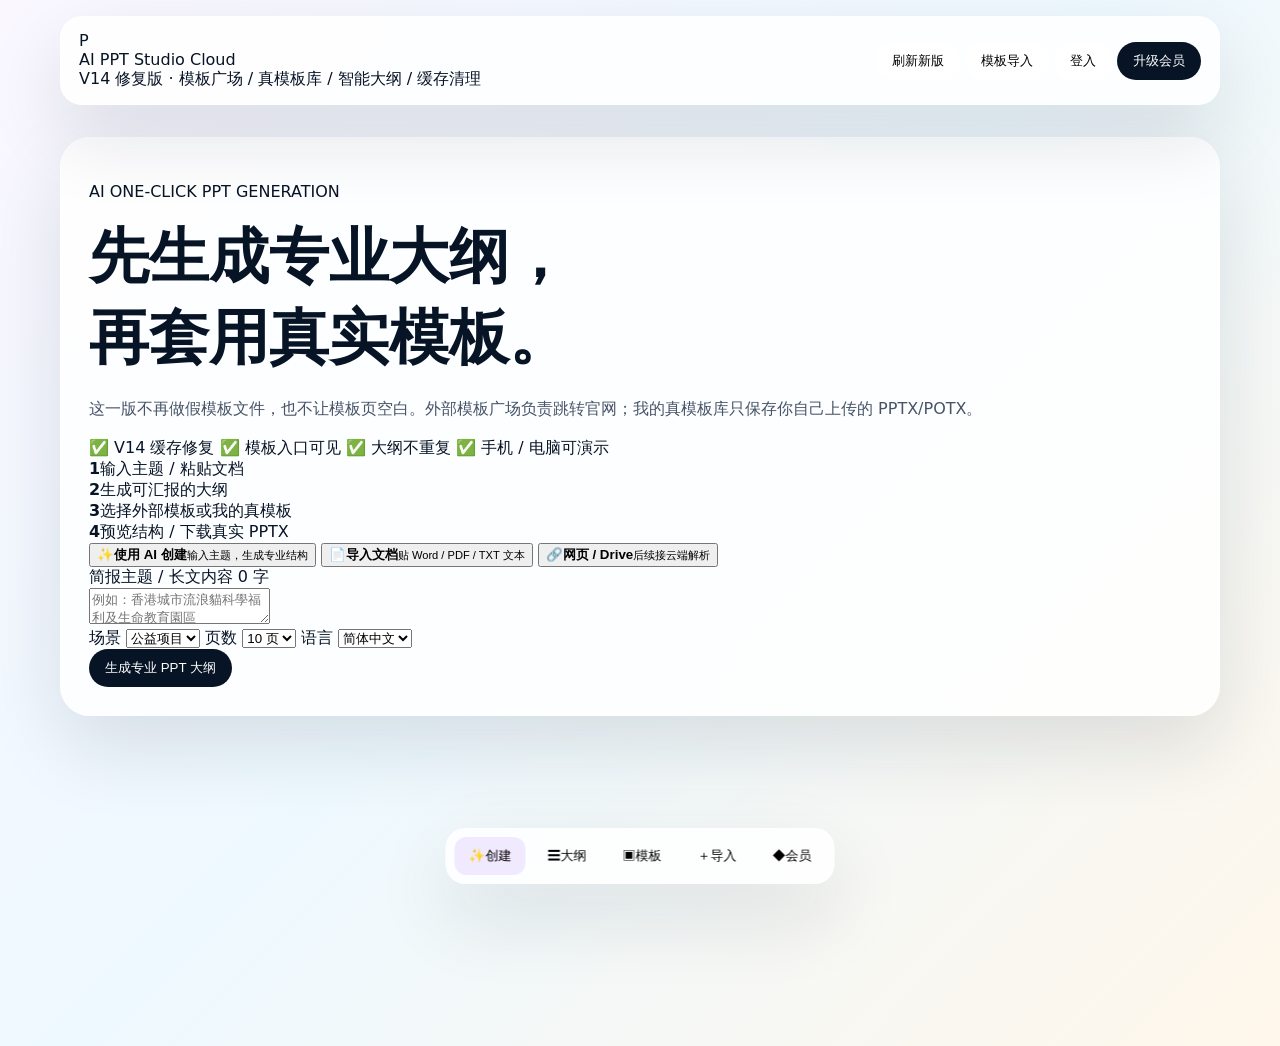
==== commit 1c597275: "V14 repair: restore full PPT studio UI and cache-busted assets" ====
--- a/index.html
+++ b/index.html
@@ -4,32 +4,247 @@
   <meta charset="utf-8" />
   <meta name="viewport" content="width=device-width, initial-scale=1, viewport-fit=cover" />
   <meta name="theme-color" content="#0b1220" />
-  <title>AI PPT Studio Cloud · V13 External Template Marketplace</title>
+  <meta http-equiv="Cache-Control" content="no-store" />
+  <title>AI PPT Studio Cloud · V14 Repair Build</title>
   <link rel="manifest" href="manifest.webmanifest" />
   <link rel="icon" href="icon.svg" />
-  <link rel="stylesheet" href="styles.css" />
+  <link rel="stylesheet" href="styles.css?v=14.0.1" />
 </head>
 <body>
   <div class="app-shell">
     <header class="topbar glass">
-      <div class="brand"><div class="brand-mark">P</div><div><div class="brand-title">AI PPT Studio Cloud</div><div class="brand-sub">V13 · 外部模板广场 / 真模板导入 / AI大纲 / PPTX工作流</div></div></div>
-      <div class="top-actions"><button class="ghost-btn" id="adminBtn">模板导入</button><button class="ghost-btn" id="loginBtn">登入</button><button class="primary-btn small" id="memberBtn">升级会员</button></div>
+      <div class="brand">
+        <div class="brand-mark">P</div>
+        <div>
+          <div class="brand-title">AI PPT Studio Cloud</div>
+          <div class="brand-sub">V14 修复版 · 模板广场 / 真模板库 / 智能大纲 / 缓存清理</div>
+        </div>
+      </div>
+      <div class="top-actions">
+        <button class="ghost-btn" id="refreshAppBtn">刷新新版</button>
+        <button class="ghost-btn" id="adminBtn">模板导入</button>
+        <button class="ghost-btn" id="loginBtn">登入</button>
+        <button class="primary-btn small" id="memberBtn">升级会员</button>
+      </div>
     </header>
 
     <main class="main">
       <section class="hero-card glass panel" id="createPanel">
-        <div class="hero-grid"><div class="hero-copy"><p class="eyebrow">AI ONE-CLICK PPT GENERATION</p><h1>先输入内容，<br/>再进入真模板工作流</h1><p class="lead">先生成专业汇报大纲，再进入外部模板广场或我的真模板库。</p></div><div class="workflow-card"><div class="step active"><b>1</b><span>输入主题 / 贴文档</span></div><div class="step"><b>2</b><span>生成智能大纲</span></div><div class="step"><b>3</b><span>进入模板广场</span></div><div class="step"><b>4</b><span>导入 / 下载真实 PPTX</span></div></div></div>
-        <div class="mode-tabs"><button class="mode active" data-mode="prompt"><span>✨</span><strong>使用 AI 创建</strong><small>输入主题，生成大纲</small></button><button class="mode" data-mode="doc"><span>📄</span><strong>导入文档</strong><small>贴 Word/PDF/TXT 文本</small></button><button class="mode" data-mode="web"><span>🔗</span><strong>Google Drive 或 Web</strong><small>后续接云端解析</small></button></div>
-        <div class="input-studio"><div class="input-row"><label>简报主题 / 长文内容</label><span id="charCount">0 字</span></div><textarea id="topicInput"></textarea><div class="settings-row"><select id="sceneSelect"><option value="public">公益项目</option><option value="gov">政府汇报</option><option value="biz">商业计划</option><option value="medical">医疗健康</option><option value="finance">金融报告</option><option value="tech">AI 科技</option></select><select id="pageCount"><option value="8">8 页</option><option value="10" selected>10 页</option><option value="12">12 页</option></select><select id="languageSelect"><option value="简体中文">简体中文</option><option value="繁體中文">繁體中文</option><option value="English">English</option></select></div><button class="cta" id="generateBtn">生成智能大纲</button></div>
-      </section>
-      <section class="outline-card glass panel hidden" id="outlinePanel"><div class="section-head"><div><p class="eyebrow">STEP 2 · OUTLINE</p><h2>智能大纲</h2></div><button class="ghost-btn" id="editOutlineBtn">返回修改</button></div><div id="outlineList" class="outline-list"></div><button class="primary-btn" id="goTemplateBtn">下一步：选择模板</button></section>
-      <section class="template-card glass panel hidden" id="templatePanel"><div class="section-head sticky-head"><div><p class="eyebrow">STEP 3 · TEMPLATE MARKETPLACE</p><h2>模板页</h2><p>外部模板的登录、下载、付费和授权在原网站完成。本平台不代收费用、不保存第三方账号、不重新分发第三方模板文件。</p></div><div class="filters"><button class="ghost-btn" id="backOutlineBtn">返回大纲</button></div></div><div class="mode-tabs template-tabs"><button class="mode tpl-tab active" data-tab="external"><span>🌐</span><strong>外部模板广场</strong><small>跳转原网站使用</small></button><button class="mode tpl-tab" data-tab="mine"><span>🧩</span><strong>我的真模板库</strong><small>下载自己导入模板</small></button></div><div id="externalTemplateArea"><div class="template-grid" id="externalTemplateGrid"></div></div><div id="myTemplateArea" class="hidden"><div class="empty-template" id="myTemplateEmpty"><h3>尚未导入自己的真实模板</h3><p>请先在外部模板网站下载 PPTX/POTX，或使用自有模板，然后在“模板导入”上传。</p><button class="primary-btn" id="openImporterBtn">现在导入模板</button></div><div class="template-grid" id="myTemplateGrid"></div></div></section>
+        <div class="hero-grid">
+          <div class="hero-copy">
+            <p class="eyebrow">AI ONE-CLICK PPT GENERATION</p>
+            <h1>先生成专业大纲，<br/>再套用真实模板。</h1>
+            <p class="lead">
+              这一版不再做假模板文件，也不让模板页空白。外部模板广场负责跳转官网；我的真模板库只保存你自己上传的 PPTX/POTX。
+            </p>
+            <div class="status-row">
+              <span>✅ V14 缓存修复</span>
+              <span>✅ 模板入口可见</span>
+              <span>✅ 大纲不重复</span>
+              <span>✅ 手机 / 电脑可演示</span>
+            </div>
+          </div>
+          <div class="workflow-card">
+            <div class="step active"><b>1</b><span>输入主题 / 粘贴文档</span></div>
+            <div class="step"><b>2</b><span>生成可汇报的大纲</span></div>
+            <div class="step"><b>3</b><span>选择外部模板或我的真模板</span></div>
+            <div class="step"><b>4</b><span>预览结构 / 下载真实 PPTX</span></div>
+          </div>
+        </div>
+
+        <div class="mode-tabs">
+          <button class="mode active" data-mode="prompt"><span>✨</span><strong>使用 AI 创建</strong><small>输入主题，生成专业结构</small></button>
+          <button class="mode" data-mode="doc"><span>📄</span><strong>导入文档</strong><small>贴 Word / PDF / TXT 文本</small></button>
+          <button class="mode" data-mode="web"><span>🔗</span><strong>网页 / Drive</strong><small>后续接云端解析</small></button>
+        </div>
+
+        <div class="input-studio">
+          <div class="input-row">
+            <label>简报主题 / 长文内容</label>
+            <span id="charCount">0 字</span>
+          </div>
+          <textarea id="topicInput" placeholder="例如：香港城市流浪貓科學福利及生命教育園區
+
+也可以直接粘贴一大段 Word/PDF 内容。系统会先拆成：背景、痛点、方案、执行、KPI、风险、下一步。"></textarea>
+          <div class="settings-row">
+            <label>场景
+              <select id="sceneSelect">
+                <option value="public">公益项目</option>
+                <option value="gov">政府汇报</option>
+                <option value="biz">商业计划</option>
+                <option value="medical">医疗健康</option>
+                <option value="finance">金融报告</option>
+                <option value="tech">AI 科技</option>
+                <option value="education">教育课件</option>
+                <option value="product">产品发布</option>
+              </select>
+            </label>
+            <label>页数
+              <select id="pageCount">
+                <option value="8">8 页</option>
+                <option value="10" selected>10 页</option>
+                <option value="12">12 页</option>
+                <option value="15">15 页</option>
+              </select>
+            </label>
+            <label>语言
+              <select id="languageSelect">
+                <option value="简体中文">简体中文</option>
+                <option value="繁體中文">繁體中文</option>
+                <option value="English">English</option>
+              </select>
+            </label>
+          </div>
+          <button class="cta" id="generateBtn">生成专业 PPT 大纲</button>
+        </div>
+      </section>
+
+      <section class="outline-card glass panel hidden" id="outlinePanel">
+        <div class="section-head">
+          <div>
+            <p class="eyebrow">STEP 2 · OUTLINE</p>
+            <h2>智能大纲</h2>
+            <p>每页都有标题、结论、证据/说明、落地动作，不再把同一段提示词重复贴满 10 页。</p>
+          </div>
+          <button class="ghost-btn" id="editOutlineBtn">返回修改</button>
+        </div>
+        <div id="outlineSummary" class="summary-box"></div>
+        <div id="outlineList" class="outline-list"></div>
+        <div class="footer-actions">
+          <button class="primary-btn" id="goTemplateBtn">下一步：选择模板</button>
+        </div>
+      </section>
+
+      <section class="template-card glass panel hidden" id="templatePanel">
+        <div class="section-head sticky-head">
+          <div>
+            <p class="eyebrow">STEP 3 · TEMPLATE MARKETPLACE</p>
+            <h2>模板广场</h2>
+            <p>外部模板只跳转官网；下载、登录、收费和授权都在原网站完成。本平台不复制、不重发第三方模板文件。</p>
+          </div>
+          <div class="filters">
+            <input id="templateSearch" placeholder="搜索：医疗 / 商业 / 教育 / pitch…" />
+            <select id="categoryFilter">
+              <option value="all">全部分类</option>
+              <option value="business">商务/路演</option>
+              <option value="medical">医疗健康</option>
+              <option value="education">教育课件</option>
+              <option value="public">政府/公益</option>
+              <option value="data">图表/数据</option>
+              <option value="marketing">营销品牌</option>
+              <option value="general">通用模板</option>
+            </select>
+            <button class="ghost-btn" id="backOutlineBtn">返回大纲</button>
+          </div>
+        </div>
+
+        <div class="mode-tabs template-tabs">
+          <button class="mode tpl-tab active" data-tab="external"><span>🌐</span><strong>外部模板广场</strong><small>点按钮去官网使用</small></button>
+          <button class="mode tpl-tab" data-tab="mine"><span>🧩</span><strong>我的真模板库</strong><small>上传后下载真实 PPTX</small></button>
+        </div>
+
+        <div id="externalTemplateArea">
+          <div class="template-note">
+            你可以先点击“用这个风格预览”看结构效果；真正下载模板请点击“打开官网”。
+          </div>
+          <div class="template-grid" id="externalTemplateGrid"></div>
+          <div class="empty-template hidden" id="externalTemplateEmpty">
+            <h3>没有找到匹配模板</h3>
+            <p>换一个关键词，或把分类改为“全部分类”。</p>
+          </div>
+        </div>
+
+        <div id="myTemplateArea" class="hidden">
+          <div class="empty-template" id="myTemplateEmpty">
+            <h3>尚未导入自己的真实模板</h3>
+            <p>先从外部网站下载 PPTX/POTX，或准备自有模板，再上传模板文件和封面图。</p>
+            <button class="primary-btn" id="openImporterBtn">现在导入模板</button>
+          </div>
+          <div class="template-grid" id="myTemplateGrid"></div>
+        </div>
+      </section>
+
+      <section class="preview-card glass panel hidden" id="previewPanel">
+        <div class="section-head sticky-head">
+          <div>
+            <p class="eyebrow">STEP 4 · ONLINE PREVIEW</p>
+            <h2>结构预览</h2>
+            <p id="previewHint">这里预览的是大纲如何变成 PPT 页面结构；外部模板文件仍需到原网站下载。</p>
+          </div>
+          <div class="preview-actions">
+            <button class="ghost-btn" id="changeTemplateBtn">换模板</button>
+            <button class="primary-btn" id="downloadBtn">下载 / 使用</button>
+          </div>
+        </div>
+        <div id="deliveryChecklist" class="summary-box"></div>
+        <div id="previewStrip" class="preview-strip"></div>
+      </section>
     </main>
-    <nav class="bottom-nav glass"><button class="nav-item active" data-panel="createPanel"><span>✨</span>创建</button><button class="nav-item" data-panel="templatePanel"><span>▣</span>模板</button><button class="nav-item" data-panel="member"><span>◆</span>高级版</button><button class="nav-item" data-panel="admin"><span>＋</span>导入</button><button class="nav-item" data-panel="account"><span>☺</span>账户</button></nav>
+
+    <nav class="bottom-nav glass">
+      <button class="nav-item active" data-panel="createPanel"><span>✨</span>创建</button>
+      <button class="nav-item" data-panel="outlinePanel"><span>☰</span>大纲</button>
+      <button class="nav-item" data-panel="templatePanel"><span>▣</span>模板</button>
+      <button class="nav-item" data-panel="admin"><span>＋</span>导入</button>
+      <button class="nav-item" data-panel="member"><span>◆</span>会员</button>
+    </nav>
   </div>
 
-  <div class="modal hidden" id="adminModal"><div class="modal-box importer glass"><button class="modal-close" id="closeAdmin">×</button><h2>模板导入</h2><p class="modal-note">使用流程：<br/>1. 先从外部模板网站下载 PPTX/POTX，或准备自有模板；<br/>2. 回到本平台上传 PPTX/POTX；<br/>3. 上传封面图 PNG/JPG/SVG；<br/>4. 填写模板名称、分类、来源和 Credit；<br/>5. 保存后会进入“我的真模板库”。</p><div class="import-grid"><label>模板名称<input id="tplName" /></label><label>分类<select id="tplCategory"><option value="medical">医疗</option><option value="business">商务</option><option value="public">政府/公益</option><option value="tech">科技</option></select></label><label>模板来源类型<select id="tplSource"><option value="owned">Owned 自有模板</option><option value="licensed">Licensed 授权白名单</option><option value="user">User Upload 用户自带</option></select></label><label>授权 / Credit<input id="tplCredit" /></label></div><label class="file-drop">上传 PPTX/POTX<input type="file" id="templateFile" accept=".pptx,.potx" /></label><label class="file-drop">上传封面图<input type="file" id="coverFile" accept="image/*" /></label><div class="import-actions"><button class="ghost-btn" id="clearTemplatesBtn">清空本地导入模板</button><button class="primary-btn" id="saveTemplateBtn">保存到我的真模板库</button></div><div id="importPreview" class="import-preview"></div></div></div>
-  <div class="modal hidden" id="memberModal"><div class="modal-box glass"><button class="modal-close" id="closeMember">×</button><p class="eyebrow">MEMBERSHIP</p><h2>下载 PPTX 需要登录 / 会员</h2><div class="price-grid"><button class="price active"><b>Plus 年费</b><span>HK$469 / 年</span></button><button class="price"><b>月费</b><span>HK$70.9 / 月</span></button><button class="price"><b>终身版</b><span>HK$839</span></button></div><button class="cta" id="fakePayBtn">模拟开通会员</button></div></div>
-  <script src="pptxgen.bundle.js"></script><script src="app.js"></script>
+  <div class="modal hidden" id="adminModal">
+    <div class="modal-box importer glass">
+      <button class="modal-close" id="closeAdmin">×</button>
+      <p class="eyebrow">ADMIN · REAL TEMPLATE IMPORT</p>
+      <h2>导入真实模板</h2>
+      <p class="modal-note">
+        为什么要这样做：为了避免“假模板生成”，这里只接收你自己拥有、已授权、或从官网合法下载的 PPTX/POTX 文件。保存后只进入你的浏览器本地库。
+      </p>
+      <div class="import-grid">
+        <label>模板名称<input id="tplName" placeholder="例：高端商业路演模板" /></label>
+        <label>分类
+          <select id="tplCategory">
+            <option value="business">商务/路演</option>
+            <option value="medical">医疗健康</option>
+            <option value="public">政府/公益</option>
+            <option value="education">教育课件</option>
+            <option value="tech">AI 科技</option>
+            <option value="data">图表/数据</option>
+          </select>
+        </label>
+        <label>模板来源类型
+          <select id="tplSource">
+            <option value="owned">Owned 自有模板</option>
+            <option value="licensed">Licensed 授权白名单</option>
+            <option value="user">User Upload 用户自带</option>
+          </select>
+        </label>
+        <label>授权 / Credit<input id="tplCredit" placeholder="例：自有设计 / 官网下载 / 已授权" /></label>
+      </div>
+      <label class="file-drop">上传 PPTX/POTX 模板文件<input type="file" id="templateFile" accept=".pptx,.potx" /></label>
+      <label class="file-drop">上传封面图 PNG/JPG/SVG<input type="file" id="coverFile" accept="image/*" /></label>
+      <div class="import-actions">
+        <button class="ghost-btn" id="clearTemplatesBtn">清空本地导入模板</button>
+        <button class="primary-btn" id="saveTemplateBtn">保存到我的真模板库</button>
+      </div>
+      <div id="importPreview" class="import-preview"></div>
+    </div>
+  </div>
+
+  <div class="modal hidden" id="memberModal">
+    <div class="modal-box glass">
+      <button class="modal-close" id="closeMember">×</button>
+      <p class="eyebrow">MEMBERSHIP</p>
+      <h2>下载 PPTX 需要登入 / 会员</h2>
+      <p class="modal-note">演示版可以点击“模拟开通会员”，方便你今天马上测试下载流程。</p>
+      <div class="price-grid">
+        <button class="price active"><b>Plus 年费</b><span>HK$469 / 年</span></button>
+        <button class="price"><b>月费</b><span>HK$70.9 / 月</span></button>
+        <button class="price"><b>终身版</b><span>HK$839</span></button>
+      </div>
+      <button class="cta" id="fakePayBtn">模拟开通会员</button>
+    </div>
+  </div>
+
+  <script src="pptxgen.bundle.js?v=14.0.1"></script>
+  <script src="app.js?v=14.0.1"></script>
 </body>
 </html>
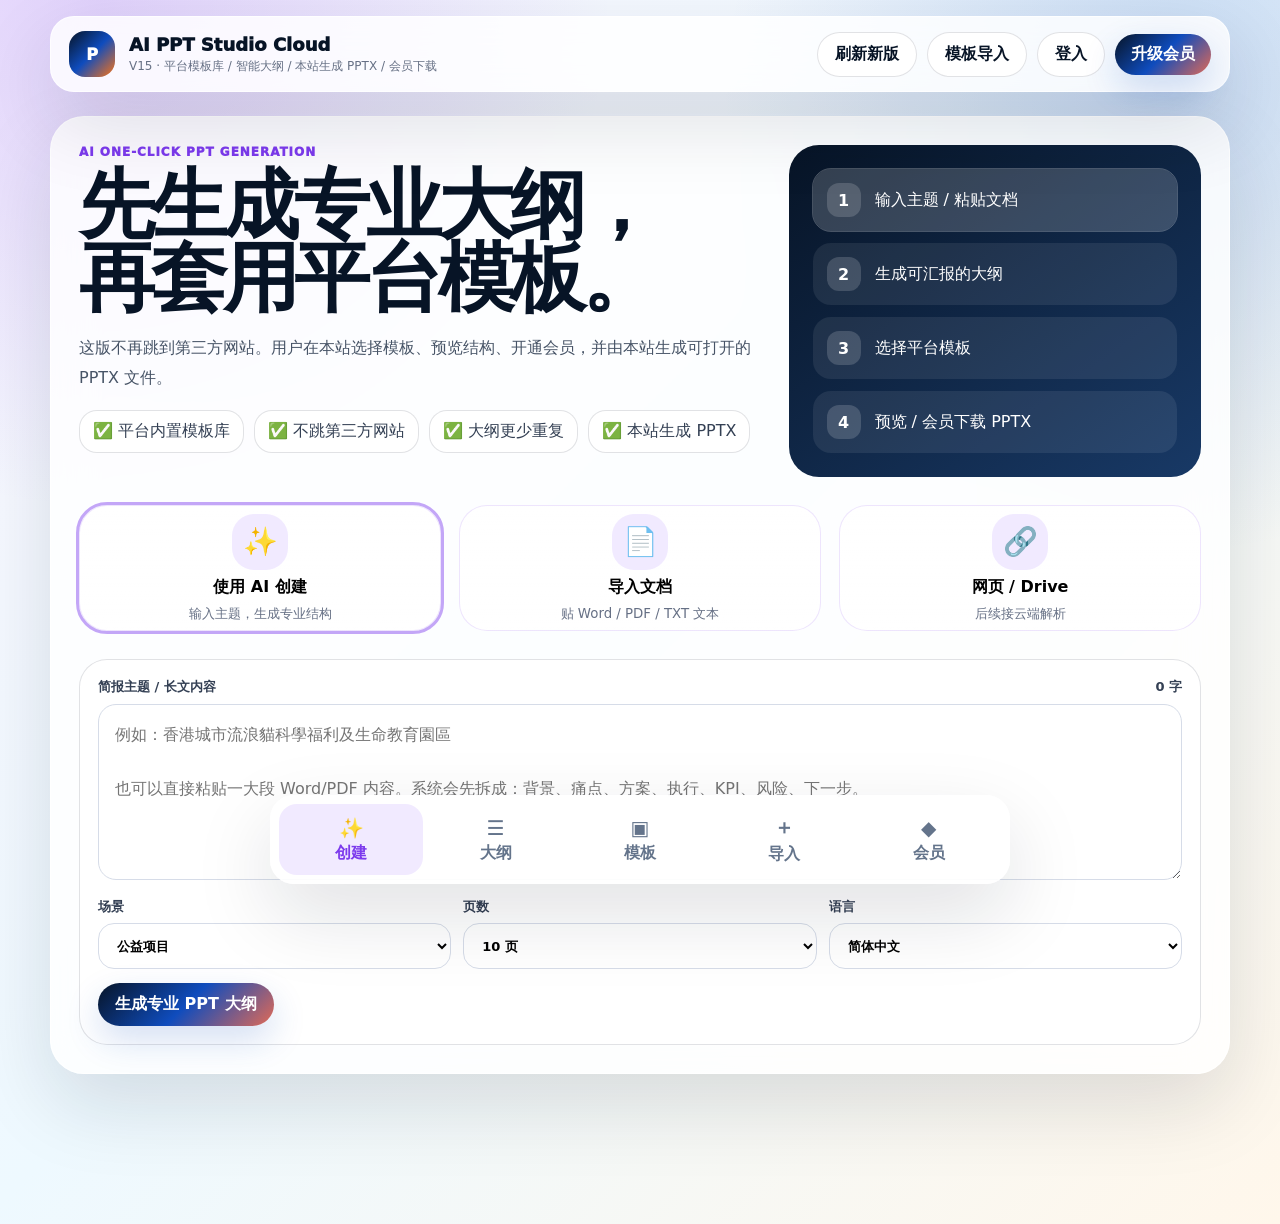
==== commit d374cf8d: "V15: update UI copy from third-party marketplace to internal template studio" ====
--- a/index.html
+++ b/index.html
@@ -5,10 +5,10 @@
   <meta name="viewport" content="width=device-width, initial-scale=1, viewport-fit=cover" />
   <meta name="theme-color" content="#0b1220" />
   <meta http-equiv="Cache-Control" content="no-store" />
-  <title>AI PPT Studio Cloud · V14 Repair Build</title>
+  <title>AI PPT Studio Cloud · V15 Internal Template Studio</title>
   <link rel="manifest" href="manifest.webmanifest" />
   <link rel="icon" href="icon.svg" />
-  <link rel="stylesheet" href="styles.css?v=14.0.1" />
+  <link rel="stylesheet" href="styles.css?v=15.0.0" />
 </head>
 <body>
   <div class="app-shell">
@@ -17,7 +17,7 @@
         <div class="brand-mark">P</div>
         <div>
           <div class="brand-title">AI PPT Studio Cloud</div>
-          <div class="brand-sub">V14 修复版 · 模板广场 / 真模板库 / 智能大纲 / 缓存清理</div>
+          <div class="brand-sub">V15 · 平台模板库 / 智能大纲 / 本站生成 PPTX / 会员下载</div>
         </div>
       </div>
       <div class="top-actions">
@@ -33,22 +33,20 @@
         <div class="hero-grid">
           <div class="hero-copy">
             <p class="eyebrow">AI ONE-CLICK PPT GENERATION</p>
-            <h1>先生成专业大纲，<br/>再套用真实模板。</h1>
-            <p class="lead">
-              这一版不再做假模板文件，也不让模板页空白。外部模板广场负责跳转官网；我的真模板库只保存你自己上传的 PPTX/POTX。
-            </p>
+            <h1>先生成专业大纲，<br/>再套用平台模板。</h1>
+            <p class="lead">这版不再跳到第三方网站。用户在本站选择模板、预览结构、开通会员，并由本站生成可打开的 PPTX 文件。</p>
             <div class="status-row">
-              <span>✅ V14 缓存修复</span>
-              <span>✅ 模板入口可见</span>
-              <span>✅ 大纲不重复</span>
-              <span>✅ 手机 / 电脑可演示</span>
+              <span>✅ 平台内置模板库</span>
+              <span>✅ 不跳第三方网站</span>
+              <span>✅ 大纲更少重复</span>
+              <span>✅ 本站生成 PPTX</span>
             </div>
           </div>
           <div class="workflow-card">
             <div class="step active"><b>1</b><span>输入主题 / 粘贴文档</span></div>
             <div class="step"><b>2</b><span>生成可汇报的大纲</span></div>
-            <div class="step"><b>3</b><span>选择外部模板或我的真模板</span></div>
-            <div class="step"><b>4</b><span>预览结构 / 下载真实 PPTX</span></div>
+            <div class="step"><b>3</b><span>选择平台模板</span></div>
+            <div class="step"><b>4</b><span>预览 / 会员下载 PPTX</span></div>
           </div>
         </div>
 
@@ -59,192 +57,61 @@
         </div>
 
         <div class="input-studio">
-          <div class="input-row">
-            <label>简报主题 / 长文内容</label>
-            <span id="charCount">0 字</span>
-          </div>
+          <div class="input-row"><label>简报主题 / 长文内容</label><span id="charCount">0 字</span></div>
           <textarea id="topicInput" placeholder="例如：香港城市流浪貓科學福利及生命教育園區
 
 也可以直接粘贴一大段 Word/PDF 内容。系统会先拆成：背景、痛点、方案、执行、KPI、风险、下一步。"></textarea>
           <div class="settings-row">
-            <label>场景
-              <select id="sceneSelect">
-                <option value="public">公益项目</option>
-                <option value="gov">政府汇报</option>
-                <option value="biz">商业计划</option>
-                <option value="medical">医疗健康</option>
-                <option value="finance">金融报告</option>
-                <option value="tech">AI 科技</option>
-                <option value="education">教育课件</option>
-                <option value="product">产品发布</option>
-              </select>
-            </label>
-            <label>页数
-              <select id="pageCount">
-                <option value="8">8 页</option>
-                <option value="10" selected>10 页</option>
-                <option value="12">12 页</option>
-                <option value="15">15 页</option>
-              </select>
-            </label>
-            <label>语言
-              <select id="languageSelect">
-                <option value="简体中文">简体中文</option>
-                <option value="繁體中文">繁體中文</option>
-                <option value="English">English</option>
-              </select>
-            </label>
+            <label>场景<select id="sceneSelect"><option value="public">公益项目</option><option value="gov">政府汇报</option><option value="biz">商业计划</option><option value="medical">医疗健康</option><option value="finance">金融报告</option><option value="tech">AI 科技</option><option value="education">教育课件</option><option value="product">产品发布</option></select></label>
+            <label>页数<select id="pageCount"><option value="8">8 页</option><option value="10" selected>10 页</option><option value="12">12 页</option><option value="15">15 页</option></select></label>
+            <label>语言<select id="languageSelect"><option value="简体中文">简体中文</option><option value="繁體中文">繁體中文</option><option value="English">English</option></select></label>
           </div>
           <button class="cta" id="generateBtn">生成专业 PPT 大纲</button>
         </div>
       </section>
 
       <section class="outline-card glass panel hidden" id="outlinePanel">
-        <div class="section-head">
-          <div>
-            <p class="eyebrow">STEP 2 · OUTLINE</p>
-            <h2>智能大纲</h2>
-            <p>每页都有标题、结论、证据/说明、落地动作，不再把同一段提示词重复贴满 10 页。</p>
-          </div>
-          <button class="ghost-btn" id="editOutlineBtn">返回修改</button>
-        </div>
+        <div class="section-head"><div><p class="eyebrow">STEP 2 · OUTLINE</p><h2>智能大纲</h2><p>每页都有判断、证据、动作、结果，不再把同一段提示词重复贴满 10 页。</p></div><button class="ghost-btn" id="editOutlineBtn">返回修改</button></div>
         <div id="outlineSummary" class="summary-box"></div>
         <div id="outlineList" class="outline-list"></div>
-        <div class="footer-actions">
-          <button class="primary-btn" id="goTemplateBtn">下一步：选择模板</button>
-        </div>
+        <div class="footer-actions"><button class="primary-btn" id="goTemplateBtn">下一步：选择模板</button></div>
       </section>
 
       <section class="template-card glass panel hidden" id="templatePanel">
         <div class="section-head sticky-head">
-          <div>
-            <p class="eyebrow">STEP 3 · TEMPLATE MARKETPLACE</p>
-            <h2>模板广场</h2>
-            <p>外部模板只跳转官网；下载、登录、收费和授权都在原网站完成。本平台不复制、不重发第三方模板文件。</p>
-          </div>
-          <div class="filters">
-            <input id="templateSearch" placeholder="搜索：医疗 / 商业 / 教育 / pitch…" />
-            <select id="categoryFilter">
-              <option value="all">全部分类</option>
-              <option value="business">商务/路演</option>
-              <option value="medical">医疗健康</option>
-              <option value="education">教育课件</option>
-              <option value="public">政府/公益</option>
-              <option value="data">图表/数据</option>
-              <option value="marketing">营销品牌</option>
-              <option value="general">通用模板</option>
-            </select>
-            <button class="ghost-btn" id="backOutlineBtn">返回大纲</button>
-          </div>
+          <div><p class="eyebrow">STEP 3 · TEMPLATE STUDIO</p><h2>平台模板库</h2><p>这里展示的是本站内置设计风格。演示版可直接生成 PPTX；正式版可接入你自己的授权模板库、用户上传模板和在线支付。</p></div>
+          <div class="filters"><input id="templateSearch" placeholder="搜索：医疗 / 商业 / 教育 / AI…" /><select id="categoryFilter"><option value="all">全部分类</option><option value="business">商务/路演</option><option value="medical">医疗健康</option><option value="education">教育课件</option><option value="public">政府/公益</option><option value="tech">AI 科技</option><option value="data">图表/数据</option><option value="marketing">营销品牌</option><option value="product">产品发布</option><option value="finance">金融报告</option></select><button class="ghost-btn" id="backOutlineBtn">返回大纲</button></div>
         </div>
 
         <div class="mode-tabs template-tabs">
-          <button class="mode tpl-tab active" data-tab="external"><span>🌐</span><strong>外部模板广场</strong><small>点按钮去官网使用</small></button>
-          <button class="mode tpl-tab" data-tab="mine"><span>🧩</span><strong>我的真模板库</strong><small>上传后下载真实 PPTX</small></button>
+          <button class="mode tpl-tab active" data-tab="external"><span>▣</span><strong>平台模板库</strong><small>本站选择与预览</small></button>
+          <button class="mode tpl-tab" data-tab="mine"><span>🧩</span><strong>我的真模板库</strong><small>上传后下载原 PPTX</small></button>
         </div>
 
         <div id="externalTemplateArea">
-          <div class="template-note">
-            你可以先点击“用这个风格预览”看结构效果；真正下载模板请点击“打开官网”。
-          </div>
+          <div class="template-note">用户不会看到第三方网站；点击模板后在本站预览，会员后由本站生成 PPTX。</div>
           <div class="template-grid" id="externalTemplateGrid"></div>
-          <div class="empty-template hidden" id="externalTemplateEmpty">
-            <h3>没有找到匹配模板</h3>
-            <p>换一个关键词，或把分类改为“全部分类”。</p>
-          </div>
+          <div class="empty-template hidden" id="externalTemplateEmpty"><h3>没有找到匹配模板</h3><p>换一个关键词，或把分类改为“全部分类”。</p></div>
         </div>
 
-        <div id="myTemplateArea" class="hidden">
-          <div class="empty-template" id="myTemplateEmpty">
-            <h3>尚未导入自己的真实模板</h3>
-            <p>先从外部网站下载 PPTX/POTX，或准备自有模板，再上传模板文件和封面图。</p>
-            <button class="primary-btn" id="openImporterBtn">现在导入模板</button>
-          </div>
-          <div class="template-grid" id="myTemplateGrid"></div>
-        </div>
+        <div id="myTemplateArea" class="hidden"><div class="empty-template" id="myTemplateEmpty"><h3>尚未导入自己的真实模板</h3><p>上传你自己拥有、已授权、或客户自带的 PPTX/POTX 模板。</p><button class="primary-btn" id="openImporterBtn">现在导入模板</button></div><div class="template-grid" id="myTemplateGrid"></div></div>
       </section>
 
       <section class="preview-card glass panel hidden" id="previewPanel">
-        <div class="section-head sticky-head">
-          <div>
-            <p class="eyebrow">STEP 4 · ONLINE PREVIEW</p>
-            <h2>结构预览</h2>
-            <p id="previewHint">这里预览的是大纲如何变成 PPT 页面结构；外部模板文件仍需到原网站下载。</p>
-          </div>
-          <div class="preview-actions">
-            <button class="ghost-btn" id="changeTemplateBtn">换模板</button>
-            <button class="primary-btn" id="downloadBtn">下载 / 使用</button>
-          </div>
-        </div>
+        <div class="section-head sticky-head"><div><p class="eyebrow">STEP 4 · ONLINE PREVIEW</p><h2>结构预览</h2><p id="previewHint">这里预览的是大纲如何变成 PPT 页面结构。</p></div><div class="preview-actions"><button class="ghost-btn" id="changeTemplateBtn">换模板</button><button class="primary-btn" id="downloadBtn">会员下载 PPTX</button></div></div>
         <div id="deliveryChecklist" class="summary-box"></div>
         <div id="previewStrip" class="preview-strip"></div>
       </section>
     </main>
 
-    <nav class="bottom-nav glass">
-      <button class="nav-item active" data-panel="createPanel"><span>✨</span>创建</button>
-      <button class="nav-item" data-panel="outlinePanel"><span>☰</span>大纲</button>
-      <button class="nav-item" data-panel="templatePanel"><span>▣</span>模板</button>
-      <button class="nav-item" data-panel="admin"><span>＋</span>导入</button>
-      <button class="nav-item" data-panel="member"><span>◆</span>会员</button>
-    </nav>
+    <nav class="bottom-nav glass"><button class="nav-item active" data-panel="createPanel"><span>✨</span>创建</button><button class="nav-item" data-panel="outlinePanel"><span>☰</span>大纲</button><button class="nav-item" data-panel="templatePanel"><span>▣</span>模板</button><button class="nav-item" data-panel="admin"><span>＋</span>导入</button><button class="nav-item" data-panel="member"><span>◆</span>会员</button></nav>
   </div>
 
-  <div class="modal hidden" id="adminModal">
-    <div class="modal-box importer glass">
-      <button class="modal-close" id="closeAdmin">×</button>
-      <p class="eyebrow">ADMIN · REAL TEMPLATE IMPORT</p>
-      <h2>导入真实模板</h2>
-      <p class="modal-note">
-        为什么要这样做：为了避免“假模板生成”，这里只接收你自己拥有、已授权、或从官网合法下载的 PPTX/POTX 文件。保存后只进入你的浏览器本地库。
-      </p>
-      <div class="import-grid">
-        <label>模板名称<input id="tplName" placeholder="例：高端商业路演模板" /></label>
-        <label>分类
-          <select id="tplCategory">
-            <option value="business">商务/路演</option>
-            <option value="medical">医疗健康</option>
-            <option value="public">政府/公益</option>
-            <option value="education">教育课件</option>
-            <option value="tech">AI 科技</option>
-            <option value="data">图表/数据</option>
-          </select>
-        </label>
-        <label>模板来源类型
-          <select id="tplSource">
-            <option value="owned">Owned 自有模板</option>
-            <option value="licensed">Licensed 授权白名单</option>
-            <option value="user">User Upload 用户自带</option>
-          </select>
-        </label>
-        <label>授权 / Credit<input id="tplCredit" placeholder="例：自有设计 / 官网下载 / 已授权" /></label>
-      </div>
-      <label class="file-drop">上传 PPTX/POTX 模板文件<input type="file" id="templateFile" accept=".pptx,.potx" /></label>
-      <label class="file-drop">上传封面图 PNG/JPG/SVG<input type="file" id="coverFile" accept="image/*" /></label>
-      <div class="import-actions">
-        <button class="ghost-btn" id="clearTemplatesBtn">清空本地导入模板</button>
-        <button class="primary-btn" id="saveTemplateBtn">保存到我的真模板库</button>
-      </div>
-      <div id="importPreview" class="import-preview"></div>
-    </div>
-  </div>
+  <div class="modal hidden" id="adminModal"><div class="modal-box importer glass"><button class="modal-close" id="closeAdmin">×</button><p class="eyebrow">ADMIN · REAL TEMPLATE IMPORT</p><h2>导入真实模板</h2><p class="modal-note">这里只接收你自己拥有、已授权、或客户自带的 PPTX/POTX 文件。保存后进入“我的真模板库”。</p><div class="import-grid"><label>模板名称<input id="tplName" placeholder="例：高端商业路演模板" /></label><label>分类<select id="tplCategory"><option value="business">商务/路演</option><option value="medical">医疗健康</option><option value="public">政府/公益</option><option value="education">教育课件</option><option value="tech">AI 科技</option><option value="data">图表/数据</option></select></label><label>模板来源类型<select id="tplSource"><option value="owned">Owned 自有模板</option><option value="licensed">Licensed 授权白名单</option><option value="user">User Upload 用户自带</option></select></label><label>授权 / Credit<input id="tplCredit" placeholder="例：自有设计 / 已授权 / 客户上传" /></label></div><label class="file-drop">上传 PPTX/POTX 模板文件<input type="file" id="templateFile" accept=".pptx,.potx" /></label><label class="file-drop">上传封面图 PNG/JPG/SVG<input type="file" id="coverFile" accept="image/*" /></label><div class="import-actions"><button class="ghost-btn" id="clearTemplatesBtn">清空本地导入模板</button><button class="primary-btn" id="saveTemplateBtn">保存到我的真模板库</button></div><div id="importPreview" class="import-preview"></div></div></div>
 
-  <div class="modal hidden" id="memberModal">
-    <div class="modal-box glass">
-      <button class="modal-close" id="closeMember">×</button>
-      <p class="eyebrow">MEMBERSHIP</p>
-      <h2>下载 PPTX 需要登入 / 会员</h2>
-      <p class="modal-note">演示版可以点击“模拟开通会员”，方便你今天马上测试下载流程。</p>
-      <div class="price-grid">
-        <button class="price active"><b>Plus 年费</b><span>HK$469 / 年</span></button>
-        <button class="price"><b>月费</b><span>HK$70.9 / 月</span></button>
-        <button class="price"><b>终身版</b><span>HK$839</span></button>
-      </div>
-      <button class="cta" id="fakePayBtn">模拟开通会员</button>
-    </div>
-  </div>
+  <div class="modal hidden" id="memberModal"><div class="modal-box glass"><button class="modal-close" id="closeMember">×</button><p class="eyebrow">MEMBERSHIP</p><h2>下载 PPTX 需要登入 / 会员</h2><p class="modal-note">演示版可以点击“模拟开通会员”，方便你马上测试本站下载流程。正式版可接 Stripe / PayPal / 支付宝香港 / 微信支付香港。</p><div class="price-grid"><button class="price active"><b>Plus 年费</b><span>HK$469 / 年</span></button><button class="price"><b>月费</b><span>HK$70.9 / 月</span></button><button class="price"><b>终身版</b><span>HK$839</span></button></div><button class="cta" id="fakePayBtn">模拟开通会员</button></div></div>
 
-  <script src="pptxgen.bundle.js?v=14.0.1"></script>
-  <script src="app.js?v=14.0.1"></script>
+  <script src="pptxgen.bundle.js?v=15.0.0"></script>
+  <script src="app.js?v=15.0.0"></script>
 </body>
 </html>
--- a/styles.css
+++ b/styles.css
@@ -1,3 +1 @@
-:root{--ink:#071426;--muted:#667085;--line:rgba(15,23,42,.12);--shadow:0 30px 80px rgba(15,23,42,.12);font-family:Inter,system-ui}*{box-sizing:border-box}body{margin:0;min-height:100vh;color:var(--ink);background:linear-gradient(135deg,#faf7ff,#eef9ff 48%,#fff7eb);padding:16px 0 170px}.app-shell{width:min(1160px,calc(100% - 24px));margin:auto}.glass{background:rgba(255,255,255,.82);backdrop-filter:blur(20px);border:1px solid rgba(255,255,255,.72);box-shadow:var(--shadow)}.topbar{position:sticky;top:10px;z-index:30;display:flex;justify-content:space-between;align-items:center;border-radius:22px;padding:14px 18px;margin-bottom:24px}.main{display:grid;gap:24px;padding-top:8px;padding-bottom:160px}.panel{border-radius:30px;padding:28px}.hero-card{min-height:unset}.hero-copy h1{font-size:clamp(34px,5vw,60px);margin:0 0 12px}.lead{color:#475467;line-height:1.7}.outline-list{display:grid;grid-template-columns:repeat(2,1fr);gap:14px}.outline-item h3{margin:0 0 6px;font-size:24px}.outline-sub{margin:0 0 10px;color:#667085}.outline-item ul{margin:0;padding-left:20px;display:grid;gap:8px}.template-tabs{display:flex;gap:10px;margin:16px 0}.tpl-tab{border:1px solid var(--line);background:#fff;padding:10px 16px;border-radius:999px;font-weight:800}.tpl-tab.active{background:#071426;color:#fff}.template-grid{display:grid;grid-template-columns:repeat(3,1fr);gap:18px}.tpl-card{border:1px solid var(--line);border-radius:20px;background:#fff;overflow:hidden}.tpl-card.text-only{padding:16px}.tpl-cover{width:100%;aspect-ratio:16/9;object-fit:cover}.tpl-info{padding:14px}.badge{font-size:11px;border-radius:999px;padding:4px 8px;background:#eef4ff;margin-right:6px}.license-note{font-size:12px;color:#667085}.card-actions{margin-top:10px}.apply{border:0;border-radius:999px;padding:10px 14px;background:#071426;color:#fff;font-weight:800}.bottom-nav{position:fixed;left:50%;bottom:16px;transform:translateX(-50%);z-index:25;border-radius:20px;padding:8px;display:flex;gap:8px}.nav-item{border:0;background:transparent;padding:10px 14px;border-radius:12px}.nav-item.active{background:#f1eaff}.empty-template{padding:24px;border:2px dashed #cbd5e1;border-radius:20px}.modal{position:fixed;inset:0;background:rgba(0,0,0,.4);display:grid;place-items:center}.modal-box{width:min(760px,calc(100% - 20px));max-height:88vh;overflow:auto;border-radius:24px;padding:24px}.hidden{display:none!important}.outline-card,.template-card,.preview-card{padding-bottom:170px}.ghost-btn,.primary-btn,.cta{border:0;border-radius:999px;padding:10px 16px}.ghost-btn{background:#fff}.primary-btn,.cta{background:#071426;color:#fff}.file-drop{display:grid;border:2px dashed #cbd5e1;padding:20px;border-radius:18px;margin:10px 0}.file-drop input{display:none}@media (max-width:880px){.topbar{position:sticky;top:6px}.main{padding-top:14px}.hero-grid,.outline-list,.template-grid{grid-template-columns:1fr}body{padding-bottom:190px}}
-
-.template-tabs{grid-template-columns:repeat(2,1fr);margin-top:14px}.tpl-card.text-only .tpl-info{padding:4px}.license-note{font-size:12px}.outline-card,.template-card,.preview-card{padding-bottom:170px}
+:root{--ink:#071426;--muted:#667085;--line:rgba(15,23,42,.12);--soft:#f5f7fb;--blue:#0f4cbd;--purple:#7c3aed;--gold:#f59e0b;--shadow:0 30px 80px rgba(15,23,42,.13);font-family:Inter,ui-sans-serif,system-ui,-apple-system,BlinkMacSystemFont,"Segoe UI","PingFang SC","Microsoft YaHei",Arial,sans-serif}*{box-sizing:border-box}body{margin:0;min-height:100vh;color:var(--ink);background:radial-gradient(circle at 8% 0,rgba(124,58,237,.20),transparent 30%),radial-gradient(circle at 92% 8%,rgba(15,76,189,.18),transparent 28%),linear-gradient(135deg,#faf7ff,#eef9ff 48%,#fff7eb);padding:16px 0 150px}button,select,input,textarea{font:inherit}.app-shell{width:min(1180px,calc(100% - 24px));margin:auto}.glass{background:rgba(255,255,255,.82);backdrop-filter:blur(22px);border:1px solid rgba(255,255,255,.72);box-shadow:var(--shadow)}.topbar{position:sticky;top:10px;z-index:30;display:flex;justify-content:space-between;gap:14px;align-items:center;border-radius:24px;padding:14px 18px;margin-bottom:24px}.brand{display:flex;gap:14px;align-items:center}.brand-mark{width:46px;height:46px;border-radius:16px;background:linear-gradient(135deg,#071426,#0f4cbd,#f97316);color:#fff;display:grid;place-items:center;font-weight:950}.brand-title{font-weight:950;font-size:18px}.brand-sub{color:var(--muted);font-size:12px;margin-top:3px}.top-actions,.filters,.preview-actions,.import-actions,.footer-actions{display:flex;gap:10px;align-items:center;flex-wrap:wrap}.ghost-btn,.primary-btn,.cta{border:0;border-radius:999px;padding:11px 17px;font-weight:900;cursor:pointer}.ghost-btn{background:#fff;border:1px solid var(--line);color:var(--ink)}.primary-btn,.cta{background:linear-gradient(135deg,#071426,#0f4cbd,#e26a55);color:#fff;box-shadow:0 14px 34px rgba(15,76,189,.18)}.small{padding:10px 16px}.main{display:grid;gap:24px}.panel{border-radius:34px;padding:28px}.hidden{display:none!important}.hero-grid{display:grid;grid-template-columns:1.25fr .75fr;gap:22px;align-items:stretch}.eyebrow{margin:0 0 10px;color:var(--purple);font-size:12px;font-weight:950;letter-spacing:.08em;text-transform:uppercase}.hero-copy h1{margin:0 0 18px;font-size:clamp(42px,6.2vw,76px);line-height:.96;letter-spacing:-.055em}.lead,.section-head p,.modal-note{color:#475467;line-height:1.85}.status-row{display:flex;gap:10px;flex-wrap:wrap;margin-top:18px}.status-row span,.summary-box{background:#fff;border:1px solid var(--line);border-radius:18px;padding:10px 13px;color:#344054}.workflow-card{border-radius:30px;background:linear-gradient(145deg,#071426,#183966);color:#fff;padding:24px;display:grid;gap:12px}.step{display:flex;gap:14px;align-items:center;padding:14px;border-radius:18px;background:rgba(255,255,255,.08)}.step b{width:34px;height:34px;border-radius:12px;background:rgba(255,255,255,.16);display:grid;place-items:center}.step.active{background:rgba(255,255,255,.18);outline:1px solid rgba(255,255,255,.25)}.mode-tabs{display:grid;grid-template-columns:repeat(3,1fr);gap:18px;margin:28px 0}.mode{min-height:126px;border:1px solid rgba(124,58,237,.13);border-radius:28px;background:linear-gradient(180deg,#fff,rgba(255,255,255,.70));display:flex;flex-direction:column;justify-content:center;align-items:center;gap:7px;cursor:pointer;text-align:center}.mode span{font-size:28px;width:56px;height:56px;border-radius:22px;background:#f1eaff;display:grid;place-items:center}.mode.active{outline:3px solid rgba(124,58,237,.45)}.mode small{color:var(--muted)}.input-studio{border-radius:28px;border:1px solid var(--line);padding:18px;background:#fff}.input-row{display:flex;justify-content:space-between;color:#344054;font-weight:850;font-size:13px;margin-bottom:8px}.input-studio textarea{width:100%;min-height:176px;resize:vertical;border:1px solid #d6dce8;border-radius:18px;padding:16px;outline:none;line-height:1.7}.settings-row{display:grid;grid-template-columns:repeat(3,1fr);gap:12px;margin:14px 0}.settings-row label,.import-grid label{display:grid;gap:7px;font-weight:850;color:#344054;font-size:13px}.settings-row select,.filters select,.filters input,.import-grid input,.import-grid select{width:100%;height:46px;border-radius:16px;border:1px solid #d6dce8;background:#fff;padding:0 14px}.section-head{display:flex;justify-content:space-between;align-items:flex-start;gap:20px;margin-bottom:18px}.sticky-head{position:sticky;top:92px;z-index:5;background:rgba(255,255,255,.86);backdrop-filter:blur(16px);border-radius:24px;padding:14px;border:1px solid rgba(255,255,255,.7)}.section-head h2{font-size:34px;margin:0 0 6px}.outline-list{display:grid;grid-template-columns:repeat(2,1fr);gap:14px;margin-top:16px}.outline-item{position:relative;border:1px solid var(--line);border-radius:22px;background:#fff;padding:18px 18px 18px 72px}.outline-item .page-no{position:absolute;left:16px;top:18px;width:40px;height:40px;border-radius:14px;background:#eef4ff;color:#0f4cbd;display:grid;place-items:center;font-weight:950}.outline-item h3{margin:0 0 8px;font-size:22px}.outline-sub{margin:0 0 10px;color:#667085}.outline-item ul{margin:0;padding-left:20px;display:grid;gap:7px}.speaker-note{font-size:12px;color:#667085;border-top:1px solid var(--line);padding-top:10px;margin:12px 0 0}.summary-box{line-height:1.7;margin:8px 0 14px}.template-tabs{grid-template-columns:repeat(2,1fr);margin-top:12px}.template-note{margin-bottom:14px;border:1px solid #c7d7fe;background:#eef4ff;color:#1e3a8a;border-radius:18px;padding:12px 14px;font-weight:800}.template-grid{display:grid;grid-template-columns:repeat(3,1fr);gap:18px}.tpl-card{border:1px solid var(--line);border-radius:24px;background:#fff;overflow:hidden;transition:.18s;cursor:pointer}.tpl-card:hover{transform:translateY(-4px);box-shadow:0 18px 42px rgba(15,23,42,.12)}.tpl-cover{width:100%;aspect-ratio:16/9;object-fit:cover;display:block}.tpl-cover.gradient{padding:20px;display:flex;flex-direction:column;justify-content:space-between;color:#fff;background:linear-gradient(135deg,#071426,#0f4cbd)}.tpl-cover.gradient span{font-size:12px;font-weight:900;opacity:.85}.tpl-cover.gradient b{font-size:24px;line-height:1.05;letter-spacing:-.03em}.tpl-cover.gradient.medical{background:linear-gradient(135deg,#0f766e,#38bdf8)}.tpl-cover.gradient.creative{background:linear-gradient(135deg,#7c3aed,#f97316)}.tpl-cover.gradient.dark{background:linear-gradient(135deg,#050505,#a16207)}.tpl-cover.gradient.public{background:linear-gradient(135deg,#0b1d35,#d6a43a)}.tpl-cover.gradient.data{background:linear-gradient(135deg,#155e75,#7c3aed)}.tpl-cover.gradient.warm{background:linear-gradient(135deg,#fb923c,#facc15);color:#431407}.tpl-cover.gradient.clean{background:linear-gradient(135deg,#e5e7eb,#93c5fd);color:#071426}.tpl-info{padding:15px}.badges{display:flex;gap:6px;flex-wrap:wrap;margin-bottom:10px}.badge{font-size:11px;font-weight:900;border-radius:999px;padding:4px 8px;background:#eef4ff;color:#0f4cbd}.tpl-info h3{margin:0 0 8px;font-size:17px}.tpl-info p{color:#667085;font-size:13px;line-height:1.65;margin:6px 0}.license-note{font-size:12px!important;color:#8a5a00!important;background:#fff7ed;border-radius:12px;padding:8px}.card-actions{display:flex;gap:9px;margin-top:12px}.card-actions button{flex:1;border:0;border-radius:999px;padding:10px 12px;font-weight:900;cursor:pointer}.apply{background:#071426;color:#fff}.preview{background:#eef4ff;color:#0f4cbd}.empty-template{border:2px dashed #cbd5e1;border-radius:26px;padding:30px;text-align:center;background:#fff;margin-bottom:18px}.preview-strip{display:grid;grid-template-columns:repeat(2,1fr);gap:16px}.slide-thumb{min-height:280px;background:#fff;border-radius:22px;border:1px solid var(--line);padding:22px;overflow:hidden;position:relative}.slide-thumb:before{content:"";position:absolute;inset:0 0 auto 0;height:10px;background:linear-gradient(90deg,#071426,#0f4cbd,#f97316)}.slide-thumb.medical:before{background:linear-gradient(90deg,#0f766e,#38bdf8)}.slide-thumb.creative:before{background:linear-gradient(90deg,#7c3aed,#f97316)}.slide-thumb.dark{background:#080808;color:#fff}.slide-thumb.dark p,.slide-thumb.dark li{color:#d1d5db}.slide-thumb.dark:before{background:linear-gradient(90deg,#f59e0b,#78350f)}.slide-top{display:flex;justify-content:space-between;gap:16px;color:#667085;font-size:12px;font-weight:950;margin-bottom:32px}.slide-thumb h3{font-size:30px;margin:0 0 12px;letter-spacing:-.03em}.slide-thumb p{color:#667085;margin:0 0 16px;line-height:1.6}.slide-thumb ul{margin:0;padding-left:20px;display:grid;gap:10px}.bottom-nav{position:fixed;left:50%;bottom:16px;transform:translateX(-50%);width:min(740px,calc(100% - 28px));z-index:25;border-radius:24px;padding:8px;display:grid;grid-template-columns:repeat(5,1fr)}.nav-item{border:0;background:transparent;border-radius:18px;padding:10px 8px;font-weight:900;color:#64748b;cursor:pointer}.nav-item span{display:block;font-size:20px;margin-bottom:3px}.nav-item.active{background:#f1eaff;color:#7c3aed}.modal{position:fixed;inset:0;background:rgba(15,23,42,.42);z-index:50;display:grid;place-items:center;padding:20px}.modal-box{position:relative;width:min(780px,calc(100% - 20px));border-radius:30px;padding:28px;max-height:88vh;overflow:auto}.modal-close{position:absolute;right:18px;top:18px;border:0;background:#fff;border-radius:50%;width:36px;height:36px;font-size:24px;cursor:pointer}.import-grid{display:grid;grid-template-columns:repeat(2,1fr);gap:12px;margin:16px 0}.file-drop{display:grid;place-items:center;min-height:98px;border:2px dashed #cbd5e1;border-radius:22px;background:#fff;color:#475467;font-weight:900;text-align:center;cursor:pointer;margin:12px 0}.file-drop input{display:none}.import-preview{margin-top:16px}.import-preview img{width:100%;border-radius:18px;border:1px solid var(--line)}.price-grid{display:grid;gap:10px;margin:18px 0}.price{border:1px solid var(--line);background:#fff;border-radius:18px;padding:16px;text-align:left}.price span{display:block;font-size:24px;font-weight:950;margin-top:6px}@media(max-width:920px){body{padding-top:8px}.app-shell{width:calc(100% - 18px)}.topbar{top:6px;align-items:flex-start}.top-actions{justify-content:flex-end}.hero-grid,.mode-tabs,.outline-list,.template-grid,.preview-strip,.import-grid{grid-template-columns:1fr}.hero-copy h1{font-size:44px}.panel{padding:18px;border-radius:26px}.settings-row{grid-template-columns:1fr}.section-head,.sticky-head{display:block}.filters{margin-top:12px}.bottom-nav{bottom:10px}.brand-sub{max-width:260px}.top-actions button{padding:9px 11px}.outline-item{padding-left:18px}.outline-item .page-no{position:static;margin-bottom:10px}.slide-thumb{min-height:240px}.modal{padding:10px}}
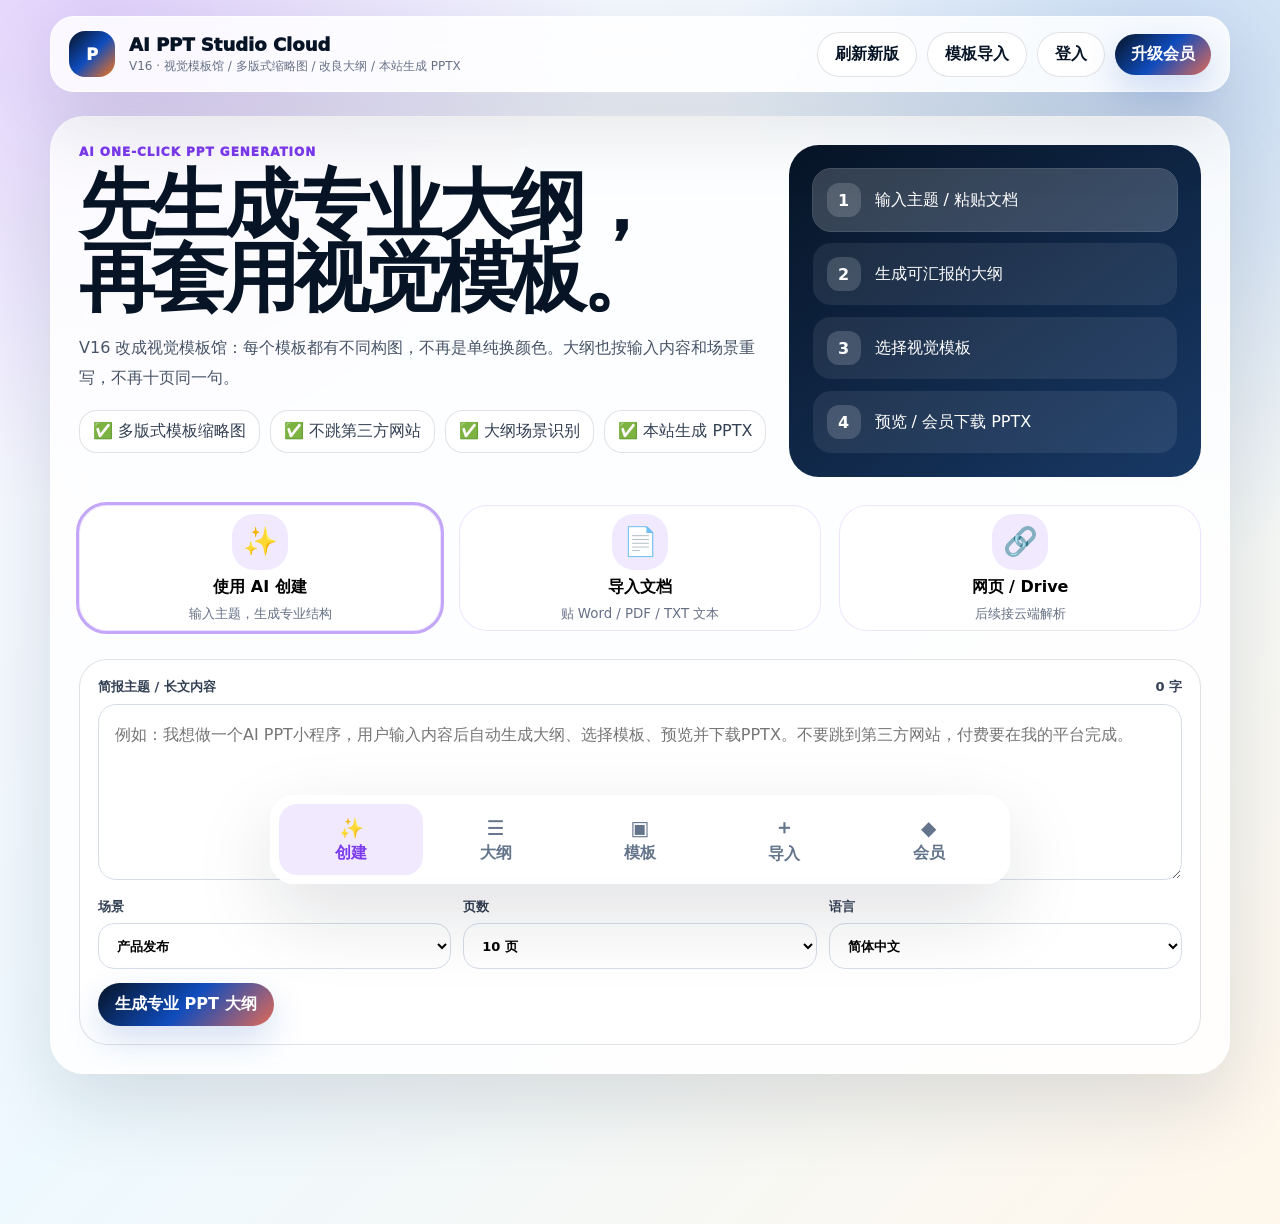
==== commit db7a7f39: "V16: update UI copy and cache busting for visual template studio" ====
--- a/index.html
+++ b/index.html
@@ -5,10 +5,10 @@
   <meta name="viewport" content="width=device-width, initial-scale=1, viewport-fit=cover" />
   <meta name="theme-color" content="#0b1220" />
   <meta http-equiv="Cache-Control" content="no-store" />
-  <title>AI PPT Studio Cloud · V15 Internal Template Studio</title>
+  <title>AI PPT Studio Cloud · V16 Visual Template Studio</title>
   <link rel="manifest" href="manifest.webmanifest" />
   <link rel="icon" href="icon.svg" />
-  <link rel="stylesheet" href="styles.css?v=15.0.0" />
+  <link rel="stylesheet" href="styles.css?v=16.0.0" />
 </head>
 <body>
   <div class="app-shell">
@@ -17,101 +17,26 @@
         <div class="brand-mark">P</div>
         <div>
           <div class="brand-title">AI PPT Studio Cloud</div>
-          <div class="brand-sub">V15 · 平台模板库 / 智能大纲 / 本站生成 PPTX / 会员下载</div>
+          <div class="brand-sub">V16 · 视觉模板馆 / 多版式缩略图 / 改良大纲 / 本站生成 PPTX</div>
         </div>
       </div>
-      <div class="top-actions">
-        <button class="ghost-btn" id="refreshAppBtn">刷新新版</button>
-        <button class="ghost-btn" id="adminBtn">模板导入</button>
-        <button class="ghost-btn" id="loginBtn">登入</button>
-        <button class="primary-btn small" id="memberBtn">升级会员</button>
-      </div>
+      <div class="top-actions"><button class="ghost-btn" id="refreshAppBtn">刷新新版</button><button class="ghost-btn" id="adminBtn">模板导入</button><button class="ghost-btn" id="loginBtn">登入</button><button class="primary-btn small" id="memberBtn">升级会员</button></div>
     </header>
-
     <main class="main">
       <section class="hero-card glass panel" id="createPanel">
-        <div class="hero-grid">
-          <div class="hero-copy">
-            <p class="eyebrow">AI ONE-CLICK PPT GENERATION</p>
-            <h1>先生成专业大纲，<br/>再套用平台模板。</h1>
-            <p class="lead">这版不再跳到第三方网站。用户在本站选择模板、预览结构、开通会员，并由本站生成可打开的 PPTX 文件。</p>
-            <div class="status-row">
-              <span>✅ 平台内置模板库</span>
-              <span>✅ 不跳第三方网站</span>
-              <span>✅ 大纲更少重复</span>
-              <span>✅ 本站生成 PPTX</span>
-            </div>
-          </div>
-          <div class="workflow-card">
-            <div class="step active"><b>1</b><span>输入主题 / 粘贴文档</span></div>
-            <div class="step"><b>2</b><span>生成可汇报的大纲</span></div>
-            <div class="step"><b>3</b><span>选择平台模板</span></div>
-            <div class="step"><b>4</b><span>预览 / 会员下载 PPTX</span></div>
-          </div>
-        </div>
-
-        <div class="mode-tabs">
-          <button class="mode active" data-mode="prompt"><span>✨</span><strong>使用 AI 创建</strong><small>输入主题，生成专业结构</small></button>
-          <button class="mode" data-mode="doc"><span>📄</span><strong>导入文档</strong><small>贴 Word / PDF / TXT 文本</small></button>
-          <button class="mode" data-mode="web"><span>🔗</span><strong>网页 / Drive</strong><small>后续接云端解析</small></button>
-        </div>
-
-        <div class="input-studio">
-          <div class="input-row"><label>简报主题 / 长文内容</label><span id="charCount">0 字</span></div>
-          <textarea id="topicInput" placeholder="例如：香港城市流浪貓科學福利及生命教育園區
-
-也可以直接粘贴一大段 Word/PDF 内容。系统会先拆成：背景、痛点、方案、执行、KPI、风险、下一步。"></textarea>
-          <div class="settings-row">
-            <label>场景<select id="sceneSelect"><option value="public">公益项目</option><option value="gov">政府汇报</option><option value="biz">商业计划</option><option value="medical">医疗健康</option><option value="finance">金融报告</option><option value="tech">AI 科技</option><option value="education">教育课件</option><option value="product">产品发布</option></select></label>
-            <label>页数<select id="pageCount"><option value="8">8 页</option><option value="10" selected>10 页</option><option value="12">12 页</option><option value="15">15 页</option></select></label>
-            <label>语言<select id="languageSelect"><option value="简体中文">简体中文</option><option value="繁體中文">繁體中文</option><option value="English">English</option></select></label>
-          </div>
-          <button class="cta" id="generateBtn">生成专业 PPT 大纲</button>
-        </div>
+        <div class="hero-grid"><div class="hero-copy"><p class="eyebrow">AI ONE-CLICK PPT GENERATION</p><h1>先生成专业大纲，<br/>再套用视觉模板。</h1><p class="lead">V16 改成视觉模板馆：每个模板都有不同构图，不再是单纯换颜色。大纲也按输入内容和场景重写，不再十页同一句。</p><div class="status-row"><span>✅ 多版式模板缩略图</span><span>✅ 不跳第三方网站</span><span>✅ 大纲场景识别</span><span>✅ 本站生成 PPTX</span></div></div><div class="workflow-card"><div class="step active"><b>1</b><span>输入主题 / 粘贴文档</span></div><div class="step"><b>2</b><span>生成可汇报的大纲</span></div><div class="step"><b>3</b><span>选择视觉模板</span></div><div class="step"><b>4</b><span>预览 / 会员下载 PPTX</span></div></div></div>
+        <div class="mode-tabs"><button class="mode active" data-mode="prompt"><span>✨</span><strong>使用 AI 创建</strong><small>输入主题，生成专业结构</small></button><button class="mode" data-mode="doc"><span>📄</span><strong>导入文档</strong><small>贴 Word / PDF / TXT 文本</small></button><button class="mode" data-mode="web"><span>🔗</span><strong>网页 / Drive</strong><small>后续接云端解析</small></button></div>
+        <div class="input-studio"><div class="input-row"><label>简报主题 / 长文内容</label><span id="charCount">0 字</span></div><textarea id="topicInput" placeholder="例如：我想做一个AI PPT小程序，用户输入内容后自动生成大纲、选择模板、预览并下载PPTX。不要跳到第三方网站，付费要在我的平台完成。"></textarea><div class="settings-row"><label>场景<select id="sceneSelect"><option value="product">产品发布</option><option value="public">公益项目</option><option value="gov">政府汇报</option><option value="biz">商业计划</option><option value="medical">医疗健康</option><option value="finance">金融报告</option><option value="tech">AI 科技</option><option value="education">教育课件</option></select></label><label>页数<select id="pageCount"><option value="8">8 页</option><option value="10" selected>10 页</option><option value="12">12 页</option><option value="15">15 页</option></select></label><label>语言<select id="languageSelect"><option value="简体中文">简体中文</option><option value="繁體中文">繁體中文</option><option value="English">English</option></select></label></div><button class="cta" id="generateBtn">生成专业 PPT 大纲</button></div>
       </section>
-
-      <section class="outline-card glass panel hidden" id="outlinePanel">
-        <div class="section-head"><div><p class="eyebrow">STEP 2 · OUTLINE</p><h2>智能大纲</h2><p>每页都有判断、证据、动作、结果，不再把同一段提示词重复贴满 10 页。</p></div><button class="ghost-btn" id="editOutlineBtn">返回修改</button></div>
-        <div id="outlineSummary" class="summary-box"></div>
-        <div id="outlineList" class="outline-list"></div>
-        <div class="footer-actions"><button class="primary-btn" id="goTemplateBtn">下一步：选择模板</button></div>
-      </section>
-
-      <section class="template-card glass panel hidden" id="templatePanel">
-        <div class="section-head sticky-head">
-          <div><p class="eyebrow">STEP 3 · TEMPLATE STUDIO</p><h2>平台模板库</h2><p>这里展示的是本站内置设计风格。演示版可直接生成 PPTX；正式版可接入你自己的授权模板库、用户上传模板和在线支付。</p></div>
-          <div class="filters"><input id="templateSearch" placeholder="搜索：医疗 / 商业 / 教育 / AI…" /><select id="categoryFilter"><option value="all">全部分类</option><option value="business">商务/路演</option><option value="medical">医疗健康</option><option value="education">教育课件</option><option value="public">政府/公益</option><option value="tech">AI 科技</option><option value="data">图表/数据</option><option value="marketing">营销品牌</option><option value="product">产品发布</option><option value="finance">金融报告</option></select><button class="ghost-btn" id="backOutlineBtn">返回大纲</button></div>
-        </div>
-
-        <div class="mode-tabs template-tabs">
-          <button class="mode tpl-tab active" data-tab="external"><span>▣</span><strong>平台模板库</strong><small>本站选择与预览</small></button>
-          <button class="mode tpl-tab" data-tab="mine"><span>🧩</span><strong>我的真模板库</strong><small>上传后下载原 PPTX</small></button>
-        </div>
-
-        <div id="externalTemplateArea">
-          <div class="template-note">用户不会看到第三方网站；点击模板后在本站预览，会员后由本站生成 PPTX。</div>
-          <div class="template-grid" id="externalTemplateGrid"></div>
-          <div class="empty-template hidden" id="externalTemplateEmpty"><h3>没有找到匹配模板</h3><p>换一个关键词，或把分类改为“全部分类”。</p></div>
-        </div>
-
-        <div id="myTemplateArea" class="hidden"><div class="empty-template" id="myTemplateEmpty"><h3>尚未导入自己的真实模板</h3><p>上传你自己拥有、已授权、或客户自带的 PPTX/POTX 模板。</p><button class="primary-btn" id="openImporterBtn">现在导入模板</button></div><div class="template-grid" id="myTemplateGrid"></div></div>
-      </section>
-
-      <section class="preview-card glass panel hidden" id="previewPanel">
-        <div class="section-head sticky-head"><div><p class="eyebrow">STEP 4 · ONLINE PREVIEW</p><h2>结构预览</h2><p id="previewHint">这里预览的是大纲如何变成 PPT 页面结构。</p></div><div class="preview-actions"><button class="ghost-btn" id="changeTemplateBtn">换模板</button><button class="primary-btn" id="downloadBtn">会员下载 PPTX</button></div></div>
-        <div id="deliveryChecklist" class="summary-box"></div>
-        <div id="previewStrip" class="preview-strip"></div>
-      </section>
+      <section class="outline-card glass panel hidden" id="outlinePanel"><div class="section-head"><div><p class="eyebrow">STEP 2 · OUTLINE</p><h2>智能大纲</h2><p>每页都有不同定位、不同表达、不同讲法，不再把同一段提示词复制十次。</p></div><button class="ghost-btn" id="editOutlineBtn">返回修改</button></div><div id="outlineSummary" class="summary-box"></div><div id="outlineList" class="outline-list"></div><div class="footer-actions"><button class="primary-btn" id="goTemplateBtn">下一步：选择模板</button></div></section>
+      <section class="template-card glass panel hidden" id="templatePanel"><div class="section-head sticky-head"><div><p class="eyebrow">STEP 3 · VISUAL TEMPLATE STUDIO</p><h2>视觉模板馆</h2><p>这里展示的是本站内置视觉版式，不是第三方跳转。演示版可生成 PPTX；正式版可替换成你的授权真实模板库。</p></div><div class="filters"><input id="templateSearch" placeholder="搜索：医疗 / 商业 / 教育 / AI…" /><select id="categoryFilter"><option value="all">全部分类</option><option value="business">商务/路演</option><option value="medical">医疗健康</option><option value="education">教育课件</option><option value="public">政府/公益</option><option value="tech">AI 科技</option><option value="data">图表/数据</option><option value="marketing">营销品牌</option><option value="product">产品发布</option><option value="finance">金融报告</option></select><button class="ghost-btn" id="backOutlineBtn">返回大纲</button></div></div><div class="mode-tabs template-tabs"><button class="mode tpl-tab active" data-tab="external"><span>▣</span><strong>视觉模板馆</strong><small>多种版式可选</small></button><button class="mode tpl-tab" data-tab="mine"><span>🧩</span><strong>我的真模板库</strong><small>上传后下载原 PPTX</small></button></div><div id="externalTemplateArea"><div class="template-note">现在模板卡片是不同构图：政府白皮书、黑金路演、医疗实验室、AI玻璃拟态、数据仪表盘、产品 App 展示等。</div><div class="template-grid" id="externalTemplateGrid"></div><div class="empty-template hidden" id="externalTemplateEmpty"><h3>没有找到匹配模板</h3><p>换一个关键词，或把分类改为“全部分类”。</p></div></div><div id="myTemplateArea" class="hidden"><div class="empty-template" id="myTemplateEmpty"><h3>尚未导入自己的真实模板</h3><p>上传你自己拥有、已授权、或客户自带的 PPTX/POTX 模板。</p><button class="primary-btn" id="openImporterBtn">现在导入模板</button></div><div class="template-grid" id="myTemplateGrid"></div></div></section>
+      <section class="preview-card glass panel hidden" id="previewPanel"><div class="section-head sticky-head"><div><p class="eyebrow">STEP 4 · ONLINE PREVIEW</p><h2>结构预览</h2><p id="previewHint">这里预览的是大纲如何变成 PPT 页面结构。</p></div><div class="preview-actions"><button class="ghost-btn" id="changeTemplateBtn">换模板</button><button class="primary-btn" id="downloadBtn">会员下载 PPTX</button></div></div><div id="deliveryChecklist" class="summary-box"></div><div id="previewStrip" class="preview-strip"></div></section>
     </main>
-
     <nav class="bottom-nav glass"><button class="nav-item active" data-panel="createPanel"><span>✨</span>创建</button><button class="nav-item" data-panel="outlinePanel"><span>☰</span>大纲</button><button class="nav-item" data-panel="templatePanel"><span>▣</span>模板</button><button class="nav-item" data-panel="admin"><span>＋</span>导入</button><button class="nav-item" data-panel="member"><span>◆</span>会员</button></nav>
   </div>
-
   <div class="modal hidden" id="adminModal"><div class="modal-box importer glass"><button class="modal-close" id="closeAdmin">×</button><p class="eyebrow">ADMIN · REAL TEMPLATE IMPORT</p><h2>导入真实模板</h2><p class="modal-note">这里只接收你自己拥有、已授权、或客户自带的 PPTX/POTX 文件。保存后进入“我的真模板库”。</p><div class="import-grid"><label>模板名称<input id="tplName" placeholder="例：高端商业路演模板" /></label><label>分类<select id="tplCategory"><option value="business">商务/路演</option><option value="medical">医疗健康</option><option value="public">政府/公益</option><option value="education">教育课件</option><option value="tech">AI 科技</option><option value="data">图表/数据</option></select></label><label>模板来源类型<select id="tplSource"><option value="owned">Owned 自有模板</option><option value="licensed">Licensed 授权白名单</option><option value="user">User Upload 用户自带</option></select></label><label>授权 / Credit<input id="tplCredit" placeholder="例：自有设计 / 已授权 / 客户上传" /></label></div><label class="file-drop">上传 PPTX/POTX 模板文件<input type="file" id="templateFile" accept=".pptx,.potx" /></label><label class="file-drop">上传封面图 PNG/JPG/SVG<input type="file" id="coverFile" accept="image/*" /></label><div class="import-actions"><button class="ghost-btn" id="clearTemplatesBtn">清空本地导入模板</button><button class="primary-btn" id="saveTemplateBtn">保存到我的真模板库</button></div><div id="importPreview" class="import-preview"></div></div></div>
-
   <div class="modal hidden" id="memberModal"><div class="modal-box glass"><button class="modal-close" id="closeMember">×</button><p class="eyebrow">MEMBERSHIP</p><h2>下载 PPTX 需要登入 / 会员</h2><p class="modal-note">演示版可以点击“模拟开通会员”，方便你马上测试本站下载流程。正式版可接 Stripe / PayPal / 支付宝香港 / 微信支付香港。</p><div class="price-grid"><button class="price active"><b>Plus 年费</b><span>HK$469 / 年</span></button><button class="price"><b>月费</b><span>HK$70.9 / 月</span></button><button class="price"><b>终身版</b><span>HK$839</span></button></div><button class="cta" id="fakePayBtn">模拟开通会员</button></div></div>
-
-  <script src="pptxgen.bundle.js?v=15.0.0"></script>
-  <script src="app.js?v=15.0.0"></script>
+  <script src="pptxgen.bundle.js?v=16.0.0"></script>
+  <script src="app.js?v=16.0.0"></script>
 </body>
 </html>
--- a/styles.css
+++ b/styles.css
@@ -1 +1 @@
-:root{--ink:#071426;--muted:#667085;--line:rgba(15,23,42,.12);--soft:#f5f7fb;--blue:#0f4cbd;--purple:#7c3aed;--gold:#f59e0b;--shadow:0 30px 80px rgba(15,23,42,.13);font-family:Inter,ui-sans-serif,system-ui,-apple-system,BlinkMacSystemFont,"Segoe UI","PingFang SC","Microsoft YaHei",Arial,sans-serif}*{box-sizing:border-box}body{margin:0;min-height:100vh;color:var(--ink);background:radial-gradient(circle at 8% 0,rgba(124,58,237,.20),transparent 30%),radial-gradient(circle at 92% 8%,rgba(15,76,189,.18),transparent 28%),linear-gradient(135deg,#faf7ff,#eef9ff 48%,#fff7eb);padding:16px 0 150px}button,select,input,textarea{font:inherit}.app-shell{width:min(1180px,calc(100% - 24px));margin:auto}.glass{background:rgba(255,255,255,.82);backdrop-filter:blur(22px);border:1px solid rgba(255,255,255,.72);box-shadow:var(--shadow)}.topbar{position:sticky;top:10px;z-index:30;display:flex;justify-content:space-between;gap:14px;align-items:center;border-radius:24px;padding:14px 18px;margin-bottom:24px}.brand{display:flex;gap:14px;align-items:center}.brand-mark{width:46px;height:46px;border-radius:16px;background:linear-gradient(135deg,#071426,#0f4cbd,#f97316);color:#fff;display:grid;place-items:center;font-weight:950}.brand-title{font-weight:950;font-size:18px}.brand-sub{color:var(--muted);font-size:12px;margin-top:3px}.top-actions,.filters,.preview-actions,.import-actions,.footer-actions{display:flex;gap:10px;align-items:center;flex-wrap:wrap}.ghost-btn,.primary-btn,.cta{border:0;border-radius:999px;padding:11px 17px;font-weight:900;cursor:pointer}.ghost-btn{background:#fff;border:1px solid var(--line);color:var(--ink)}.primary-btn,.cta{background:linear-gradient(135deg,#071426,#0f4cbd,#e26a55);color:#fff;box-shadow:0 14px 34px rgba(15,76,189,.18)}.small{padding:10px 16px}.main{display:grid;gap:24px}.panel{border-radius:34px;padding:28px}.hidden{display:none!important}.hero-grid{display:grid;grid-template-columns:1.25fr .75fr;gap:22px;align-items:stretch}.eyebrow{margin:0 0 10px;color:var(--purple);font-size:12px;font-weight:950;letter-spacing:.08em;text-transform:uppercase}.hero-copy h1{margin:0 0 18px;font-size:clamp(42px,6.2vw,76px);line-height:.96;letter-spacing:-.055em}.lead,.section-head p,.modal-note{color:#475467;line-height:1.85}.status-row{display:flex;gap:10px;flex-wrap:wrap;margin-top:18px}.status-row span,.summary-box{background:#fff;border:1px solid var(--line);border-radius:18px;padding:10px 13px;color:#344054}.workflow-card{border-radius:30px;background:linear-gradient(145deg,#071426,#183966);color:#fff;padding:24px;display:grid;gap:12px}.step{display:flex;gap:14px;align-items:center;padding:14px;border-radius:18px;background:rgba(255,255,255,.08)}.step b{width:34px;height:34px;border-radius:12px;background:rgba(255,255,255,.16);display:grid;place-items:center}.step.active{background:rgba(255,255,255,.18);outline:1px solid rgba(255,255,255,.25)}.mode-tabs{display:grid;grid-template-columns:repeat(3,1fr);gap:18px;margin:28px 0}.mode{min-height:126px;border:1px solid rgba(124,58,237,.13);border-radius:28px;background:linear-gradient(180deg,#fff,rgba(255,255,255,.70));display:flex;flex-direction:column;justify-content:center;align-items:center;gap:7px;cursor:pointer;text-align:center}.mode span{font-size:28px;width:56px;height:56px;border-radius:22px;background:#f1eaff;display:grid;place-items:center}.mode.active{outline:3px solid rgba(124,58,237,.45)}.mode small{color:var(--muted)}.input-studio{border-radius:28px;border:1px solid var(--line);padding:18px;background:#fff}.input-row{display:flex;justify-content:space-between;color:#344054;font-weight:850;font-size:13px;margin-bottom:8px}.input-studio textarea{width:100%;min-height:176px;resize:vertical;border:1px solid #d6dce8;border-radius:18px;padding:16px;outline:none;line-height:1.7}.settings-row{display:grid;grid-template-columns:repeat(3,1fr);gap:12px;margin:14px 0}.settings-row label,.import-grid label{display:grid;gap:7px;font-weight:850;color:#344054;font-size:13px}.settings-row select,.filters select,.filters input,.import-grid input,.import-grid select{width:100%;height:46px;border-radius:16px;border:1px solid #d6dce8;background:#fff;padding:0 14px}.section-head{display:flex;justify-content:space-between;align-items:flex-start;gap:20px;margin-bottom:18px}.sticky-head{position:sticky;top:92px;z-index:5;background:rgba(255,255,255,.86);backdrop-filter:blur(16px);border-radius:24px;padding:14px;border:1px solid rgba(255,255,255,.7)}.section-head h2{font-size:34px;margin:0 0 6px}.outline-list{display:grid;grid-template-columns:repeat(2,1fr);gap:14px;margin-top:16px}.outline-item{position:relative;border:1px solid var(--line);border-radius:22px;background:#fff;padding:18px 18px 18px 72px}.outline-item .page-no{position:absolute;left:16px;top:18px;width:40px;height:40px;border-radius:14px;background:#eef4ff;color:#0f4cbd;display:grid;place-items:center;font-weight:950}.outline-item h3{margin:0 0 8px;font-size:22px}.outline-sub{margin:0 0 10px;color:#667085}.outline-item ul{margin:0;padding-left:20px;display:grid;gap:7px}.speaker-note{font-size:12px;color:#667085;border-top:1px solid var(--line);padding-top:10px;margin:12px 0 0}.summary-box{line-height:1.7;margin:8px 0 14px}.template-tabs{grid-template-columns:repeat(2,1fr);margin-top:12px}.template-note{margin-bottom:14px;border:1px solid #c7d7fe;background:#eef4ff;color:#1e3a8a;border-radius:18px;padding:12px 14px;font-weight:800}.template-grid{display:grid;grid-template-columns:repeat(3,1fr);gap:18px}.tpl-card{border:1px solid var(--line);border-radius:24px;background:#fff;overflow:hidden;transition:.18s;cursor:pointer}.tpl-card:hover{transform:translateY(-4px);box-shadow:0 18px 42px rgba(15,23,42,.12)}.tpl-cover{width:100%;aspect-ratio:16/9;object-fit:cover;display:block}.tpl-cover.gradient{padding:20px;display:flex;flex-direction:column;justify-content:space-between;color:#fff;background:linear-gradient(135deg,#071426,#0f4cbd)}.tpl-cover.gradient span{font-size:12px;font-weight:900;opacity:.85}.tpl-cover.gradient b{font-size:24px;line-height:1.05;letter-spacing:-.03em}.tpl-cover.gradient.medical{background:linear-gradient(135deg,#0f766e,#38bdf8)}.tpl-cover.gradient.creative{background:linear-gradient(135deg,#7c3aed,#f97316)}.tpl-cover.gradient.dark{background:linear-gradient(135deg,#050505,#a16207)}.tpl-cover.gradient.public{background:linear-gradient(135deg,#0b1d35,#d6a43a)}.tpl-cover.gradient.data{background:linear-gradient(135deg,#155e75,#7c3aed)}.tpl-cover.gradient.warm{background:linear-gradient(135deg,#fb923c,#facc15);color:#431407}.tpl-cover.gradient.clean{background:linear-gradient(135deg,#e5e7eb,#93c5fd);color:#071426}.tpl-info{padding:15px}.badges{display:flex;gap:6px;flex-wrap:wrap;margin-bottom:10px}.badge{font-size:11px;font-weight:900;border-radius:999px;padding:4px 8px;background:#eef4ff;color:#0f4cbd}.tpl-info h3{margin:0 0 8px;font-size:17px}.tpl-info p{color:#667085;font-size:13px;line-height:1.65;margin:6px 0}.license-note{font-size:12px!important;color:#8a5a00!important;background:#fff7ed;border-radius:12px;padding:8px}.card-actions{display:flex;gap:9px;margin-top:12px}.card-actions button{flex:1;border:0;border-radius:999px;padding:10px 12px;font-weight:900;cursor:pointer}.apply{background:#071426;color:#fff}.preview{background:#eef4ff;color:#0f4cbd}.empty-template{border:2px dashed #cbd5e1;border-radius:26px;padding:30px;text-align:center;background:#fff;margin-bottom:18px}.preview-strip{display:grid;grid-template-columns:repeat(2,1fr);gap:16px}.slide-thumb{min-height:280px;background:#fff;border-radius:22px;border:1px solid var(--line);padding:22px;overflow:hidden;position:relative}.slide-thumb:before{content:"";position:absolute;inset:0 0 auto 0;height:10px;background:linear-gradient(90deg,#071426,#0f4cbd,#f97316)}.slide-thumb.medical:before{background:linear-gradient(90deg,#0f766e,#38bdf8)}.slide-thumb.creative:before{background:linear-gradient(90deg,#7c3aed,#f97316)}.slide-thumb.dark{background:#080808;color:#fff}.slide-thumb.dark p,.slide-thumb.dark li{color:#d1d5db}.slide-thumb.dark:before{background:linear-gradient(90deg,#f59e0b,#78350f)}.slide-top{display:flex;justify-content:space-between;gap:16px;color:#667085;font-size:12px;font-weight:950;margin-bottom:32px}.slide-thumb h3{font-size:30px;margin:0 0 12px;letter-spacing:-.03em}.slide-thumb p{color:#667085;margin:0 0 16px;line-height:1.6}.slide-thumb ul{margin:0;padding-left:20px;display:grid;gap:10px}.bottom-nav{position:fixed;left:50%;bottom:16px;transform:translateX(-50%);width:min(740px,calc(100% - 28px));z-index:25;border-radius:24px;padding:8px;display:grid;grid-template-columns:repeat(5,1fr)}.nav-item{border:0;background:transparent;border-radius:18px;padding:10px 8px;font-weight:900;color:#64748b;cursor:pointer}.nav-item span{display:block;font-size:20px;margin-bottom:3px}.nav-item.active{background:#f1eaff;color:#7c3aed}.modal{position:fixed;inset:0;background:rgba(15,23,42,.42);z-index:50;display:grid;place-items:center;padding:20px}.modal-box{position:relative;width:min(780px,calc(100% - 20px));border-radius:30px;padding:28px;max-height:88vh;overflow:auto}.modal-close{position:absolute;right:18px;top:18px;border:0;background:#fff;border-radius:50%;width:36px;height:36px;font-size:24px;cursor:pointer}.import-grid{display:grid;grid-template-columns:repeat(2,1fr);gap:12px;margin:16px 0}.file-drop{display:grid;place-items:center;min-height:98px;border:2px dashed #cbd5e1;border-radius:22px;background:#fff;color:#475467;font-weight:900;text-align:center;cursor:pointer;margin:12px 0}.file-drop input{display:none}.import-preview{margin-top:16px}.import-preview img{width:100%;border-radius:18px;border:1px solid var(--line)}.price-grid{display:grid;gap:10px;margin:18px 0}.price{border:1px solid var(--line);background:#fff;border-radius:18px;padding:16px;text-align:left}.price span{display:block;font-size:24px;font-weight:950;margin-top:6px}@media(max-width:920px){body{padding-top:8px}.app-shell{width:calc(100% - 18px)}.topbar{top:6px;align-items:flex-start}.top-actions{justify-content:flex-end}.hero-grid,.mode-tabs,.outline-list,.template-grid,.preview-strip,.import-grid{grid-template-columns:1fr}.hero-copy h1{font-size:44px}.panel{padding:18px;border-radius:26px}.settings-row{grid-template-columns:1fr}.section-head,.sticky-head{display:block}.filters{margin-top:12px}.bottom-nav{bottom:10px}.brand-sub{max-width:260px}.top-actions button{padding:9px 11px}.outline-item{padding-left:18px}.outline-item .page-no{position:static;margin-bottom:10px}.slide-thumb{min-height:240px}.modal{padding:10px}}+:root{--ink:#071426;--muted:#667085;--line:rgba(15,23,42,.12);--shadow:0 30px 80px rgba(15,23,42,.13);font-family:Inter,ui-sans-serif,system-ui,-apple-system,BlinkMacSystemFont,"Segoe UI","PingFang SC","Microsoft YaHei",Arial,sans-serif}*{box-sizing:border-box}body{margin:0;min-height:100vh;color:var(--ink);background:radial-gradient(circle at 8% 0,rgba(124,58,237,.20),transparent 30%),radial-gradient(circle at 92% 8%,rgba(15,76,189,.18),transparent 28%),linear-gradient(135deg,#faf7ff,#eef9ff 48%,#fff7eb);padding:16px 0 150px}button,select,input,textarea{font:inherit}.app-shell{width:min(1180px,calc(100% - 24px));margin:auto}.glass{background:rgba(255,255,255,.84);backdrop-filter:blur(22px);border:1px solid rgba(255,255,255,.72);box-shadow:var(--shadow)}.topbar{position:sticky;top:10px;z-index:30;display:flex;justify-content:space-between;gap:14px;align-items:center;border-radius:24px;padding:14px 18px;margin-bottom:24px}.brand{display:flex;gap:14px;align-items:center}.brand-mark{width:46px;height:46px;border-radius:16px;background:linear-gradient(135deg,#071426,#0f4cbd,#f97316);color:#fff;display:grid;place-items:center;font-weight:950}.brand-title{font-weight:950;font-size:18px}.brand-sub{color:var(--muted);font-size:12px;margin-top:3px}.top-actions,.filters,.preview-actions,.import-actions,.footer-actions{display:flex;gap:10px;align-items:center;flex-wrap:wrap}.ghost-btn,.primary-btn,.cta{border:0;border-radius:999px;padding:11px 17px;font-weight:900;cursor:pointer}.ghost-btn{background:#fff;border:1px solid var(--line);color:var(--ink)}.primary-btn,.cta{background:linear-gradient(135deg,#071426,#0f4cbd,#e26a55);color:#fff;box-shadow:0 14px 34px rgba(15,76,189,.18)}.small{padding:10px 16px}.main{display:grid;gap:24px}.panel{border-radius:34px;padding:28px}.hidden{display:none!important}.hero-grid{display:grid;grid-template-columns:1.25fr .75fr;gap:22px;align-items:stretch}.eyebrow{margin:0 0 10px;color:#7c3aed;font-size:12px;font-weight:950;letter-spacing:.08em;text-transform:uppercase}.hero-copy h1{margin:0 0 18px;font-size:clamp(42px,6.2vw,76px);line-height:.96;letter-spacing:-.055em}.lead,.section-head p,.modal-note{color:#475467;line-height:1.85}.status-row{display:flex;gap:10px;flex-wrap:wrap;margin-top:18px}.status-row span,.summary-box{background:#fff;border:1px solid var(--line);border-radius:18px;padding:10px 13px;color:#344054}.workflow-card{border-radius:30px;background:linear-gradient(145deg,#071426,#183966);color:#fff;padding:24px;display:grid;gap:12px}.step{display:flex;gap:14px;align-items:center;padding:14px;border-radius:18px;background:rgba(255,255,255,.08)}.step b{width:34px;height:34px;border-radius:12px;background:rgba(255,255,255,.16);display:grid;place-items:center}.step.active{background:rgba(255,255,255,.18);outline:1px solid rgba(255,255,255,.25)}.mode-tabs{display:grid;grid-template-columns:repeat(3,1fr);gap:18px;margin:28px 0}.mode{min-height:126px;border:1px solid rgba(124,58,237,.13);border-radius:28px;background:linear-gradient(180deg,#fff,rgba(255,255,255,.70));display:flex;flex-direction:column;justify-content:center;align-items:center;gap:7px;cursor:pointer;text-align:center}.mode span{font-size:28px;width:56px;height:56px;border-radius:22px;background:#f1eaff;display:grid;place-items:center}.mode.active{outline:3px solid rgba(124,58,237,.45)}.mode small{color:var(--muted)}.input-studio{border-radius:28px;border:1px solid var(--line);padding:18px;background:#fff}.input-row{display:flex;justify-content:space-between;color:#344054;font-weight:850;font-size:13px;margin-bottom:8px}.input-studio textarea{width:100%;min-height:176px;resize:vertical;border:1px solid #d6dce8;border-radius:18px;padding:16px;outline:none;line-height:1.7}.settings-row{display:grid;grid-template-columns:repeat(3,1fr);gap:12px;margin:14px 0}.settings-row label,.import-grid label{display:grid;gap:7px;font-weight:850;color:#344054;font-size:13px}.settings-row select,.filters select,.filters input,.import-grid input,.import-grid select{width:100%;height:46px;border-radius:16px;border:1px solid #d6dce8;background:#fff;padding:0 14px}.section-head{display:flex;justify-content:space-between;align-items:flex-start;gap:20px;margin-bottom:18px}.sticky-head{position:sticky;top:92px;z-index:5;background:rgba(255,255,255,.88);backdrop-filter:blur(16px);border-radius:24px;padding:14px;border:1px solid rgba(255,255,255,.7)}.section-head h2{font-size:34px;margin:0 0 6px}.outline-list{display:grid;grid-template-columns:repeat(2,1fr);gap:14px;margin-top:16px}.outline-item{position:relative;border:1px solid var(--line);border-radius:22px;background:#fff;padding:18px 18px 18px 72px}.outline-item .page-no{position:absolute;left:16px;top:18px;width:40px;height:40px;border-radius:14px;background:#eef4ff;color:#0f4cbd;display:grid;place-items:center;font-weight:950}.outline-item h3{margin:0 0 8px;font-size:22px}.outline-sub{margin:0 0 10px;color:#667085}.outline-item ul{margin:0;padding-left:20px;display:grid;gap:7px}.speaker-note{font-size:12px;color:#667085;border-top:1px solid var(--line);padding-top:10px;margin:12px 0 0}.summary-box{line-height:1.7;margin:8px 0 14px}.template-tabs{grid-template-columns:repeat(2,1fr);margin-top:12px}.template-note{margin-bottom:14px;border:1px solid #c7d7fe;background:#eef4ff;color:#1e3a8a;border-radius:18px;padding:12px 14px;font-weight:800}.template-grid{display:grid;grid-template-columns:repeat(3,1fr);gap:18px}.tpl-card{border:1px solid var(--line);border-radius:24px;background:#fff;overflow:hidden;transition:.18s;cursor:pointer}.tpl-card:hover{transform:translateY(-4px);box-shadow:0 18px 42px rgba(15,23,42,.12)}.tpl-cover{width:100%;aspect-ratio:16/9;display:block}.tpl-cover.art{position:relative;padding:18px;color:#fff;overflow:hidden;background:#0f172a}.cover-brand{position:relative;z-index:2;font-size:10px;font-weight:950;letter-spacing:.05em;opacity:.85}.cover-scene{position:relative;z-index:2;margin-top:32px;font-size:12px;font-weight:900;opacity:.86}.cover-title{position:relative;z-index:2;width:78%;font-size:24px;line-height:1.05;font-weight:950;letter-spacing:-.04em;margin-top:8px}.cover-visual{position:absolute;inset:0}.cover-visual i{position:absolute;display:block}.cover-gov{background:linear-gradient(135deg,#0b1d35,#16365f)}.cover-gov .cover-visual i:nth-child(1){width:150px;height:86px;right:18px;bottom:18px;border:2px solid rgba(214,164,58,.55)}.cover-gov .cover-visual i:nth-child(2){width:90px;height:6px;left:18px;bottom:24px;background:#d6a43a}.cover-gov .cover-visual i:nth-child(3){width:60px;height:60px;right:44px;top:36px;border-radius:50%;background:rgba(214,164,58,.18)}.cover-investor{background:radial-gradient(circle at 80% 20%,rgba(212,175,55,.32),transparent 28%),linear-gradient(135deg,#050505,#221400)}.cover-investor .cover-visual i:nth-child(1){width:96px;height:96px;right:22px;top:44px;border-radius:50%;background:linear-gradient(135deg,#d4af37,transparent)}.cover-investor .cover-visual i:nth-child(2){width:170px;height:26px;left:18px;bottom:24px;background:rgba(212,175,55,.2)}.cover-medical{background:linear-gradient(135deg,#0f766e,#38bdf8)}.cover-medical .cover-visual i:nth-child(1){width:140px;height:90px;right:16px;bottom:22px;border-radius:18px;background:rgba(255,255,255,.22)}.cover-medical .cover-visual i:nth-child(2){width:180px;height:2px;left:28px;bottom:74px;background:#fff;box-shadow:28px -20px 0 #fff,58px 14px 0 #fff}.cover-ai{background:radial-gradient(circle at 85% 15%,#a78bfa,transparent 24%),linear-gradient(135deg,#312e81,#0f172a)}.cover-ai .cover-visual i{width:10px;height:10px;border-radius:50%;background:#c4b5fd}.cover-ai .cover-visual i:nth-child(1){right:42px;top:52px}.cover-ai .cover-visual i:nth-child(2){right:96px;top:86px}.cover-ai .cover-visual i:nth-child(3){right:70px;bottom:66px}.cover-ai .cover-visual i:nth-child(4){width:160px;height:1px;right:30px;top:92px;background:rgba(255,255,255,.35);transform:rotate(28deg)}.cover-edu{background:linear-gradient(135deg,#fb923c,#facc15);color:#431407}.cover-edu .cover-visual i:nth-child(1){width:72px;height:92px;right:28px;bottom:24px;border-radius:14px;background:#fff7ed}.cover-edu .cover-visual i:nth-child(2){width:58px;height:58px;right:118px;top:38px;border-radius:18px;background:rgba(255,255,255,.42)}.cover-dashboard{background:linear-gradient(135deg,#155e75,#0f172a)}.cover-dashboard .cover-visual i:nth-child(1){width:92px;height:54px;right:22px;top:42px;border-radius:10px;background:rgba(34,211,238,.28)}.cover-dashboard .cover-visual i:nth-child(2){width:52px;height:88px;right:126px;bottom:26px;border-radius:10px;background:rgba(255,255,255,.15)}.cover-dashboard .cover-visual i:nth-child(3){width:150px;height:2px;left:20px;bottom:34px;background:#22d3ee}.cover-brand{background:linear-gradient(135deg,#be123c,#fb7185)}.cover-brand .cover-visual i:nth-child(1){width:130px;height:130px;right:-26px;top:-18px;border-radius:42px;background:rgba(255,255,255,.22);transform:rotate(18deg)}.cover-brand .cover-visual i:nth-child(2){width:76px;height:76px;right:42px;bottom:28px;border-radius:50%;background:rgba(255,255,255,.18)}.cover-minimal{background:linear-gradient(135deg,#f8fafc,#e2e8f0);color:#111827}.cover-minimal .cover-visual i:nth-child(1){width:160px;height:104px;right:20px;bottom:22px;border-radius:16px;background:#fff;border:1px solid #cbd5e1}.cover-minimal .cover-visual i:nth-child(2){width:90px;height:8px;left:20px;bottom:28px;background:#2563eb}.cover-cat{background:linear-gradient(135deg,#f97316,#fff7ed);color:#7c2d12}.cover-cat .cover-visual i:nth-child(1){width:92px;height:78px;right:36px;bottom:28px;border-radius:48% 48% 40% 40%;background:#fed7aa}.cover-cat .cover-visual i:nth-child(2){width:26px;height:26px;right:92px;bottom:92px;background:#fed7aa;clip-path:polygon(50% 0,0 100%,100% 100%)}.cover-cat .cover-visual i:nth-child(3){width:26px;height:26px;right:50px;bottom:92px;background:#fed7aa;clip-path:polygon(50% 0,0 100%,100% 100%)}.cover-luxury{background:linear-gradient(135deg,#7c2d12,#fffbeb);color:#3f1d0b}.cover-luxury .cover-visual i:nth-child(1){width:170px;height:170px;right:-48px;top:-48px;border-radius:50%;background:rgba(245,208,169,.45)}.cover-luxury .cover-visual i:nth-child(2){width:120px;height:2px;left:20px;bottom:36px;background:#f5d0a9}.cover-product{background:linear-gradient(135deg,#0f4cbd,#38bdf8)}.cover-product .cover-visual i:nth-child(1){width:64px;height:116px;right:58px;bottom:18px;border-radius:18px;background:rgba(255,255,255,.25);border:2px solid rgba(255,255,255,.45)}.cover-product .cover-visual i:nth-child(2){width:112px;height:42px;right:128px;bottom:50px;border-radius:16px;background:rgba(255,255,255,.18)}.cover-finance{background:linear-gradient(135deg,#1e293b,#64748b)}.cover-finance .cover-visual i:nth-child(1){width:170px;height:95px;right:18px;bottom:22px;background:linear-gradient(180deg,transparent 55%,rgba(255,255,255,.18) 55%);border-left:2px solid rgba(255,255,255,.25);border-bottom:2px solid rgba(255,255,255,.25)}.cover-roadmap{background:linear-gradient(135deg,#4338ca,#c4b5fd)}.cover-roadmap .cover-visual i:nth-child(1){width:190px;height:4px;right:20px;bottom:72px;background:#fff}.cover-roadmap .cover-visual i:nth-child(2),.cover-roadmap .cover-visual i:nth-child(3),.cover-roadmap .cover-visual i:nth-child(4){width:20px;height:20px;border-radius:50%;bottom:64px;background:#fff}.cover-roadmap .cover-visual i:nth-child(2){right:30px}.cover-roadmap .cover-visual i:nth-child(3){right:100px}.cover-roadmap .cover-visual i:nth-child(4){right:178px}.cover-workshop{background:linear-gradient(135deg,#0f172a,#0f766e)}.cover-workshop .cover-visual i{width:58px;height:44px;border-radius:12px;background:rgba(45,212,191,.24)}.cover-workshop .cover-visual i:nth-child(1){right:24px;top:40px}.cover-workshop .cover-visual i:nth-child(2){right:92px;top:40px}.cover-workshop .cover-visual i:nth-child(3){right:24px;top:94px}.cover-workshop .cover-visual i:nth-child(4){right:92px;top:94px}.cover-photo{background:linear-gradient(135deg,#334155,#f97316)}.cover-photo .cover-visual i:nth-child(1){width:154px;height:116px;right:18px;bottom:18px;border-radius:22px;background:linear-gradient(135deg,rgba(255,255,255,.82),rgba(255,255,255,.22))}.cover-photo .cover-visual i:nth-child(2){width:78px;height:78px;right:58px;bottom:44px;border-radius:50%;background:rgba(15,23,42,.22)}.tpl-info{padding:15px}.badges{display:flex;gap:6px;flex-wrap:wrap;margin-bottom:10px}.badge{font-size:11px;font-weight:900;border-radius:999px;padding:4px 8px;background:#eef4ff;color:#0f4cbd}.tpl-info h3{margin:0 0 8px;font-size:17px}.tpl-info p{color:#667085;font-size:13px;line-height:1.65;margin:6px 0}.license-note{font-size:12px!important;color:#8a5a00!important;background:#fff7ed;border-radius:12px;padding:8px}.card-actions{display:flex;gap:9px;margin-top:12px}.card-actions button{flex:1;border:0;border-radius:999px;padding:10px 12px;font-weight:900;cursor:pointer}.apply{background:#071426;color:#fff}.preview{background:#eef4ff;color:#0f4cbd}.empty-template{border:2px dashed #cbd5e1;border-radius:26px;padding:30px;text-align:center;background:#fff;margin-bottom:18px}.preview-strip{display:grid;grid-template-columns:repeat(2,1fr);gap:16px}.slide-thumb{min-height:280px;background:#fff;border-radius:22px;border:1px solid var(--line);padding:22px;overflow:hidden;position:relative}.slide-thumb:before{content:"";position:absolute;inset:0 0 auto 0;height:10px;background:linear-gradient(90deg,#071426,#0f4cbd,#f97316)}.preview-medical:before{background:linear-gradient(90deg,#0f766e,#38bdf8)}.preview-ai:before{background:linear-gradient(90deg,#7c3aed,#38bdf8)}.preview-investor,.preview-gov,.preview-finance,.preview-dashboard,.preview-workshop{background:#080808;color:#fff}.preview-investor p,.preview-investor li,.preview-gov p,.preview-gov li,.preview-finance p,.preview-finance li,.preview-dashboard p,.preview-dashboard li,.preview-workshop p,.preview-workshop li{color:#d1d5db}.slide-top{display:flex;justify-content:space-between;gap:16px;color:#667085;font-size:12px;font-weight:950;margin-bottom:32px}.slide-thumb h3{font-size:30px;margin:0 0 12px;letter-spacing:-.03em}.slide-thumb p{color:#667085;margin:0 0 16px;line-height:1.6}.slide-thumb ul{margin:0;padding-left:20px;display:grid;gap:10px}.bottom-nav{position:fixed;left:50%;bottom:16px;transform:translateX(-50%);width:min(740px,calc(100% - 28px));z-index:25;border-radius:24px;padding:8px;display:grid;grid-template-columns:repeat(5,1fr)}.nav-item{border:0;background:transparent;border-radius:18px;padding:10px 8px;font-weight:900;color:#64748b;cursor:pointer}.nav-item span{display:block;font-size:20px;margin-bottom:3px}.nav-item.active{background:#f1eaff;color:#7c3aed}.modal{position:fixed;inset:0;background:rgba(15,23,42,.42);z-index:50;display:grid;place-items:center;padding:20px}.modal-box{position:relative;width:min(780px,calc(100% - 20px));border-radius:30px;padding:28px;max-height:88vh;overflow:auto}.modal-close{position:absolute;right:18px;top:18px;border:0;background:#fff;border-radius:50%;width:36px;height:36px;font-size:24px;cursor:pointer}.import-grid{display:grid;grid-template-columns:repeat(2,1fr);gap:12px;margin:16px 0}.file-drop{display:grid;place-items:center;min-height:98px;border:2px dashed #cbd5e1;border-radius:22px;background:#fff;color:#475467;font-weight:900;text-align:center;cursor:pointer;margin:12px 0}.file-drop input{display:none}.import-preview{margin-top:16px}.import-preview img{width:100%;border-radius:18px;border:1px solid var(--line)}.price-grid{display:grid;gap:10px;margin:18px 0}.price{border:1px solid var(--line);background:#fff;border-radius:18px;padding:16px;text-align:left}.price span{display:block;font-size:24px;font-weight:950;margin-top:6px}@media(max-width:920px){body{padding-top:8px}.app-shell{width:calc(100% - 18px)}.topbar{top:6px;align-items:flex-start}.top-actions{justify-content:flex-end}.hero-grid,.mode-tabs,.outline-list,.template-grid,.preview-strip,.import-grid{grid-template-columns:1fr}.hero-copy h1{font-size:44px}.panel{padding:18px;border-radius:26px}.settings-row{grid-template-columns:1fr}.section-head,.sticky-head{display:block}.filters{margin-top:12px}.bottom-nav{bottom:10px}.brand-sub{max-width:260px}.top-actions button{padding:9px 11px}.outline-item{padding-left:18px}.outline-item .page-no{position:static;margin-bottom:10px}.slide-thumb{min-height:240px}.modal{padding:10px}}
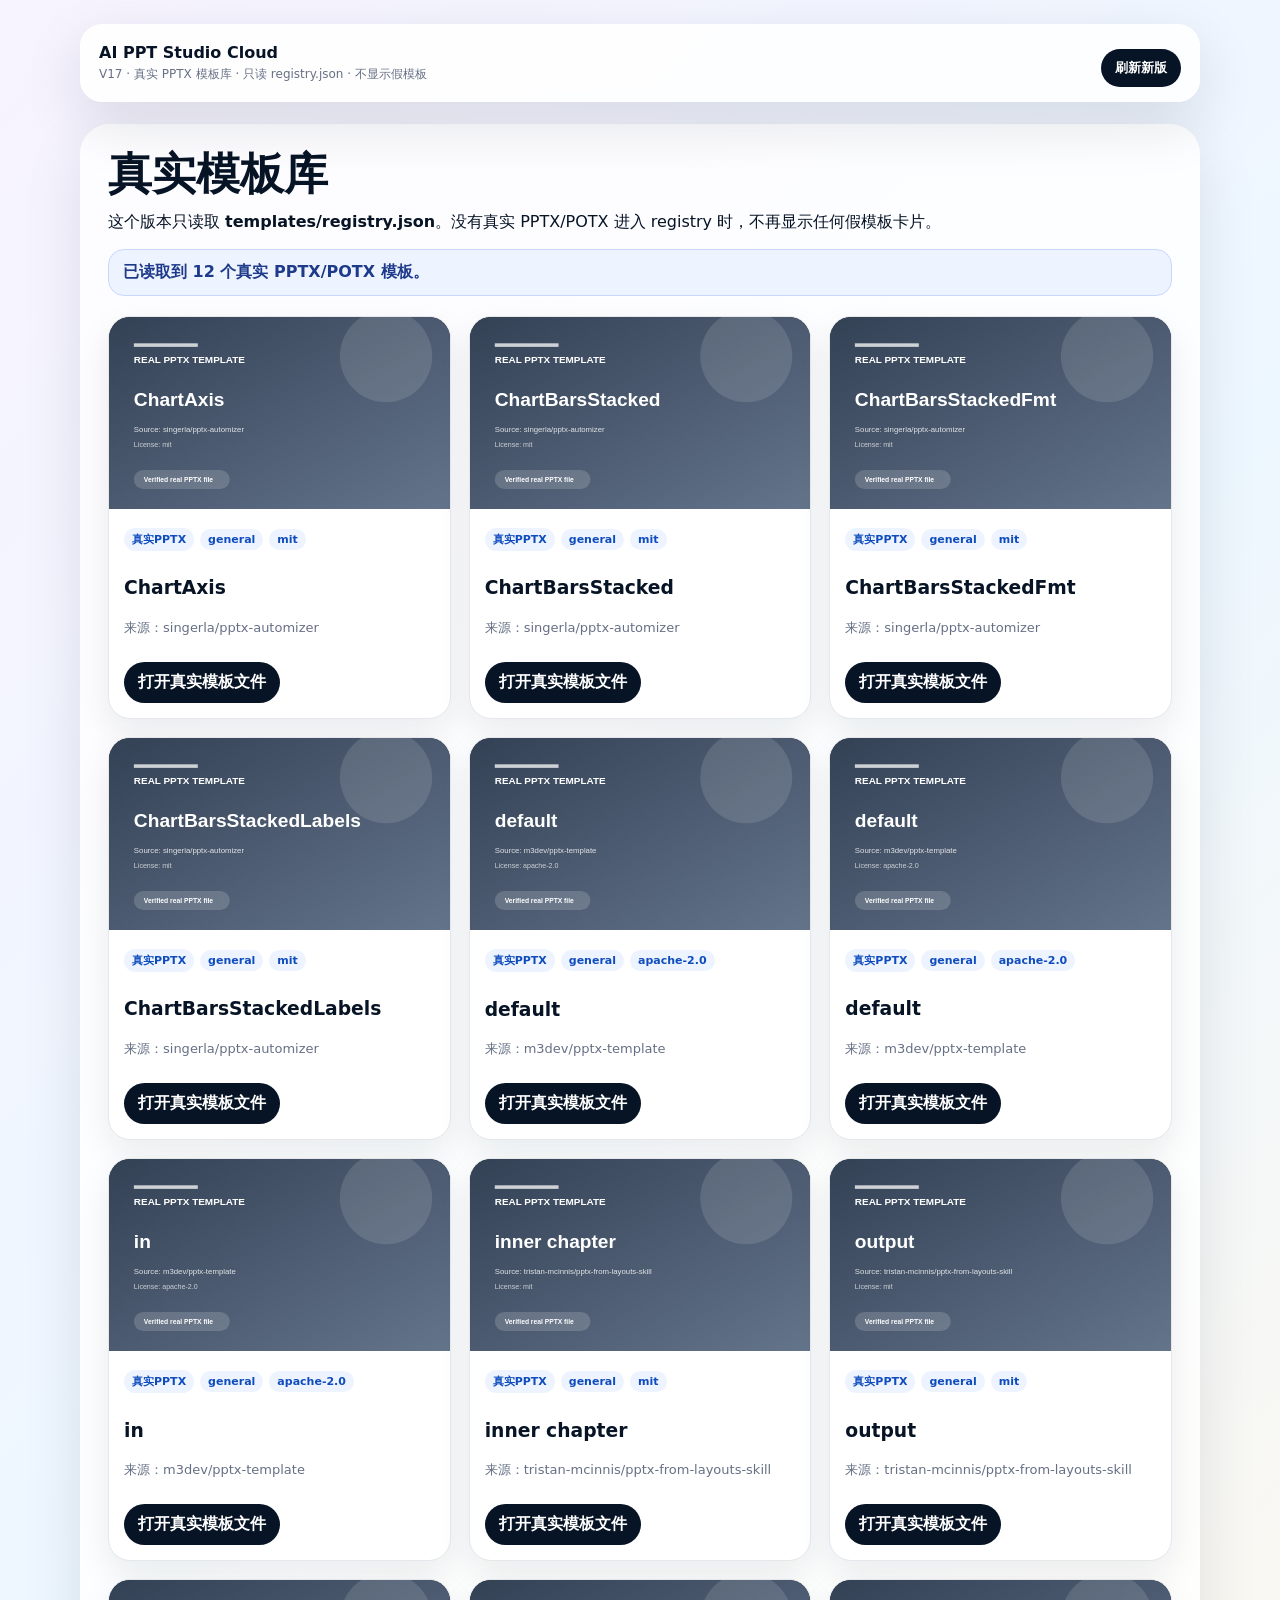
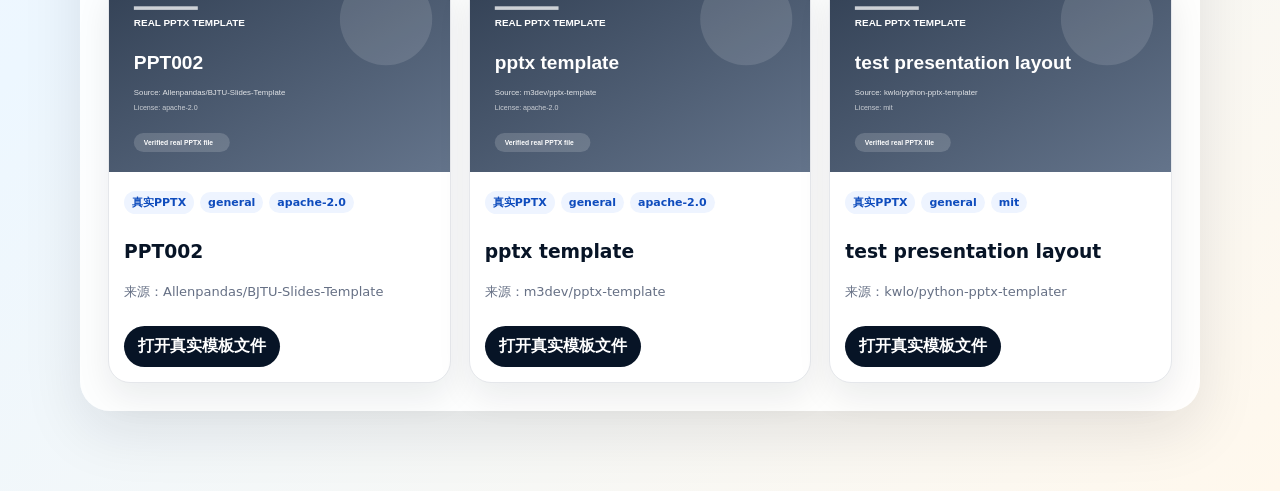
==== commit 4d5bebf7: "V17: make main page registry-only real template page" ====
--- a/index.html
+++ b/index.html
@@ -2,41 +2,47 @@
 <html lang="zh-Hant">
 <head>
   <meta charset="utf-8" />
-  <meta name="viewport" content="width=device-width, initial-scale=1, viewport-fit=cover" />
-  <meta name="theme-color" content="#0b1220" />
+  <meta name="viewport" content="width=device-width, initial-scale=1" />
   <meta http-equiv="Cache-Control" content="no-store" />
-  <title>AI PPT Studio Cloud · V16 Visual Template Studio</title>
-  <link rel="manifest" href="manifest.webmanifest" />
-  <link rel="icon" href="icon.svg" />
-  <link rel="stylesheet" href="styles.css?v=16.0.0" />
+  <title>AI PPT Studio Cloud · V17 Real Templates</title>
+  <style>
+    body{margin:0;font-family:system-ui,-apple-system,"Microsoft YaHei",Arial;background:linear-gradient(135deg,#f7f3ff,#edf7ff,#fff8ed);color:#071426}.wrap{width:min(1120px,calc(100% - 28px));margin:24px auto 80px}.top{display:flex;justify-content:space-between;align-items:center;background:rgba(255,255,255,.86);border:1px solid #fff;border-radius:22px;padding:14px 18px;box-shadow:0 20px 60px rgba(15,23,42,.12);position:sticky;top:10px}.brand{font-weight:900}.sub{font-size:12px;color:#667085;margin-top:4px}.hero{margin-top:22px;background:rgba(255,255,255,.86);border-radius:30px;padding:28px;box-shadow:0 20px 60px rgba(15,23,42,.10)}h1{font-size:44px;line-height:1;margin:0 0 12px}.note{background:#eef4ff;border:1px solid #c7d7fe;color:#1e3a8a;border-radius:16px;padding:12px 14px;margin:16px 0;font-weight:700}.grid{display:grid;grid-template-columns:repeat(3,1fr);gap:18px;margin-top:20px}.card{background:#fff;border:1px solid #e5e7eb;border-radius:22px;overflow:hidden;box-shadow:0 14px 34px rgba(15,23,42,.08)}.card img{width:100%;aspect-ratio:16/9;object-fit:cover;background:#0f172a}.info{padding:15px}.badge{display:inline-block;font-size:11px;font-weight:800;background:#eef4ff;color:#0f4cbd;border-radius:999px;padding:4px 8px;margin:0 6px 8px 0}.btn{display:inline-block;margin-top:10px;background:#071426;color:#fff;text-decoration:none;border-radius:999px;padding:10px 14px;font-weight:900;border:0;cursor:pointer}.empty{background:#fff;border:2px dashed #cbd5e1;border-radius:24px;padding:28px;margin-top:20px}.small{font-size:13px;color:#667085;line-height:1.7}.steps{background:#fff7ed;border:1px solid #fed7aa;border-radius:18px;padding:14px;margin-top:12px}.steps b{color:#9a3412}@media(max-width:860px){.grid{grid-template-columns:1fr}h1{font-size:34px}.top{display:block}.btn{margin-top:10px}}
+  </style>
 </head>
 <body>
-  <div class="app-shell">
-    <header class="topbar glass">
-      <div class="brand">
-        <div class="brand-mark">P</div>
-        <div>
-          <div class="brand-title">AI PPT Studio Cloud</div>
-          <div class="brand-sub">V16 · 视觉模板馆 / 多版式缩略图 / 改良大纲 / 本站生成 PPTX</div>
-        </div>
-      </div>
-      <div class="top-actions"><button class="ghost-btn" id="refreshAppBtn">刷新新版</button><button class="ghost-btn" id="adminBtn">模板导入</button><button class="ghost-btn" id="loginBtn">登入</button><button class="primary-btn small" id="memberBtn">升级会员</button></div>
-    </header>
-    <main class="main">
-      <section class="hero-card glass panel" id="createPanel">
-        <div class="hero-grid"><div class="hero-copy"><p class="eyebrow">AI ONE-CLICK PPT GENERATION</p><h1>先生成专业大纲，<br/>再套用视觉模板。</h1><p class="lead">V16 改成视觉模板馆：每个模板都有不同构图，不再是单纯换颜色。大纲也按输入内容和场景重写，不再十页同一句。</p><div class="status-row"><span>✅ 多版式模板缩略图</span><span>✅ 不跳第三方网站</span><span>✅ 大纲场景识别</span><span>✅ 本站生成 PPTX</span></div></div><div class="workflow-card"><div class="step active"><b>1</b><span>输入主题 / 粘贴文档</span></div><div class="step"><b>2</b><span>生成可汇报的大纲</span></div><div class="step"><b>3</b><span>选择视觉模板</span></div><div class="step"><b>4</b><span>预览 / 会员下载 PPTX</span></div></div></div>
-        <div class="mode-tabs"><button class="mode active" data-mode="prompt"><span>✨</span><strong>使用 AI 创建</strong><small>输入主题，生成专业结构</small></button><button class="mode" data-mode="doc"><span>📄</span><strong>导入文档</strong><small>贴 Word / PDF / TXT 文本</small></button><button class="mode" data-mode="web"><span>🔗</span><strong>网页 / Drive</strong><small>后续接云端解析</small></button></div>
-        <div class="input-studio"><div class="input-row"><label>简报主题 / 长文内容</label><span id="charCount">0 字</span></div><textarea id="topicInput" placeholder="例如：我想做一个AI PPT小程序，用户输入内容后自动生成大纲、选择模板、预览并下载PPTX。不要跳到第三方网站，付费要在我的平台完成。"></textarea><div class="settings-row"><label>场景<select id="sceneSelect"><option value="product">产品发布</option><option value="public">公益项目</option><option value="gov">政府汇报</option><option value="biz">商业计划</option><option value="medical">医疗健康</option><option value="finance">金融报告</option><option value="tech">AI 科技</option><option value="education">教育课件</option></select></label><label>页数<select id="pageCount"><option value="8">8 页</option><option value="10" selected>10 页</option><option value="12">12 页</option><option value="15">15 页</option></select></label><label>语言<select id="languageSelect"><option value="简体中文">简体中文</option><option value="繁體中文">繁體中文</option><option value="English">English</option></select></label></div><button class="cta" id="generateBtn">生成专业 PPT 大纲</button></div>
-      </section>
-      <section class="outline-card glass panel hidden" id="outlinePanel"><div class="section-head"><div><p class="eyebrow">STEP 2 · OUTLINE</p><h2>智能大纲</h2><p>每页都有不同定位、不同表达、不同讲法，不再把同一段提示词复制十次。</p></div><button class="ghost-btn" id="editOutlineBtn">返回修改</button></div><div id="outlineSummary" class="summary-box"></div><div id="outlineList" class="outline-list"></div><div class="footer-actions"><button class="primary-btn" id="goTemplateBtn">下一步：选择模板</button></div></section>
-      <section class="template-card glass panel hidden" id="templatePanel"><div class="section-head sticky-head"><div><p class="eyebrow">STEP 3 · VISUAL TEMPLATE STUDIO</p><h2>视觉模板馆</h2><p>这里展示的是本站内置视觉版式，不是第三方跳转。演示版可生成 PPTX；正式版可替换成你的授权真实模板库。</p></div><div class="filters"><input id="templateSearch" placeholder="搜索：医疗 / 商业 / 教育 / AI…" /><select id="categoryFilter"><option value="all">全部分类</option><option value="business">商务/路演</option><option value="medical">医疗健康</option><option value="education">教育课件</option><option value="public">政府/公益</option><option value="tech">AI 科技</option><option value="data">图表/数据</option><option value="marketing">营销品牌</option><option value="product">产品发布</option><option value="finance">金融报告</option></select><button class="ghost-btn" id="backOutlineBtn">返回大纲</button></div></div><div class="mode-tabs template-tabs"><button class="mode tpl-tab active" data-tab="external"><span>▣</span><strong>视觉模板馆</strong><small>多种版式可选</small></button><button class="mode tpl-tab" data-tab="mine"><span>🧩</span><strong>我的真模板库</strong><small>上传后下载原 PPTX</small></button></div><div id="externalTemplateArea"><div class="template-note">现在模板卡片是不同构图：政府白皮书、黑金路演、医疗实验室、AI玻璃拟态、数据仪表盘、产品 App 展示等。</div><div class="template-grid" id="externalTemplateGrid"></div><div class="empty-template hidden" id="externalTemplateEmpty"><h3>没有找到匹配模板</h3><p>换一个关键词，或把分类改为“全部分类”。</p></div></div><div id="myTemplateArea" class="hidden"><div class="empty-template" id="myTemplateEmpty"><h3>尚未导入自己的真实模板</h3><p>上传你自己拥有、已授权、或客户自带的 PPTX/POTX 模板。</p><button class="primary-btn" id="openImporterBtn">现在导入模板</button></div><div class="template-grid" id="myTemplateGrid"></div></div></section>
-      <section class="preview-card glass panel hidden" id="previewPanel"><div class="section-head sticky-head"><div><p class="eyebrow">STEP 4 · ONLINE PREVIEW</p><h2>结构预览</h2><p id="previewHint">这里预览的是大纲如何变成 PPT 页面结构。</p></div><div class="preview-actions"><button class="ghost-btn" id="changeTemplateBtn">换模板</button><button class="primary-btn" id="downloadBtn">会员下载 PPTX</button></div></div><div id="deliveryChecklist" class="summary-box"></div><div id="previewStrip" class="preview-strip"></div></section>
-    </main>
-    <nav class="bottom-nav glass"><button class="nav-item active" data-panel="createPanel"><span>✨</span>创建</button><button class="nav-item" data-panel="outlinePanel"><span>☰</span>大纲</button><button class="nav-item" data-panel="templatePanel"><span>▣</span>模板</button><button class="nav-item" data-panel="admin"><span>＋</span>导入</button><button class="nav-item" data-panel="member"><span>◆</span>会员</button></nav>
-  </div>
-  <div class="modal hidden" id="adminModal"><div class="modal-box importer glass"><button class="modal-close" id="closeAdmin">×</button><p class="eyebrow">ADMIN · REAL TEMPLATE IMPORT</p><h2>导入真实模板</h2><p class="modal-note">这里只接收你自己拥有、已授权、或客户自带的 PPTX/POTX 文件。保存后进入“我的真模板库”。</p><div class="import-grid"><label>模板名称<input id="tplName" placeholder="例：高端商业路演模板" /></label><label>分类<select id="tplCategory"><option value="business">商务/路演</option><option value="medical">医疗健康</option><option value="public">政府/公益</option><option value="education">教育课件</option><option value="tech">AI 科技</option><option value="data">图表/数据</option></select></label><label>模板来源类型<select id="tplSource"><option value="owned">Owned 自有模板</option><option value="licensed">Licensed 授权白名单</option><option value="user">User Upload 用户自带</option></select></label><label>授权 / Credit<input id="tplCredit" placeholder="例：自有设计 / 已授权 / 客户上传" /></label></div><label class="file-drop">上传 PPTX/POTX 模板文件<input type="file" id="templateFile" accept=".pptx,.potx" /></label><label class="file-drop">上传封面图 PNG/JPG/SVG<input type="file" id="coverFile" accept="image/*" /></label><div class="import-actions"><button class="ghost-btn" id="clearTemplatesBtn">清空本地导入模板</button><button class="primary-btn" id="saveTemplateBtn">保存到我的真模板库</button></div><div id="importPreview" class="import-preview"></div></div></div>
-  <div class="modal hidden" id="memberModal"><div class="modal-box glass"><button class="modal-close" id="closeMember">×</button><p class="eyebrow">MEMBERSHIP</p><h2>下载 PPTX 需要登入 / 会员</h2><p class="modal-note">演示版可以点击“模拟开通会员”，方便你马上测试本站下载流程。正式版可接 Stripe / PayPal / 支付宝香港 / 微信支付香港。</p><div class="price-grid"><button class="price active"><b>Plus 年费</b><span>HK$469 / 年</span></button><button class="price"><b>月费</b><span>HK$70.9 / 月</span></button><button class="price"><b>终身版</b><span>HK$839</span></button></div><button class="cta" id="fakePayBtn">模拟开通会员</button></div></div>
-  <script src="pptxgen.bundle.js?v=16.0.0"></script>
-  <script src="app.js?v=16.0.0"></script>
+  <main class="wrap">
+    <div class="top">
+      <div><div class="brand">AI PPT Studio Cloud</div><div class="sub">V17 · 真实 PPTX 模板库 · 只读 registry.json · 不显示假模板</div></div>
+      <button onclick="hardRefresh()" class="btn">刷新新版</button>
+    </div>
+    <section class="hero">
+      <h1>真实模板库</h1>
+      <p>这个版本只读取 <b>templates/registry.json</b>。没有真实 PPTX/POTX 进入 registry 时，不再显示任何假模板卡片。</p>
+      <div class="note" id="status">正在读取真实模板库...</div>
+      <div id="list" class="grid"></div>
+    </section>
+  </main>
+  <script>
+    const list=document.getElementById('list');
+    const status=document.getElementById('status');
+    const esc=s=>String(s||'').replace(/[&<>"']/g,m=>({'&':'&amp;','<':'&lt;','>':'&gt;','"':'&quot;',"'":'&#39;'}[m]));
+    async function hardRefresh(){try{if('serviceWorker'in navigator){const regs=await navigator.serviceWorker.getRegistrations();await Promise.all(regs.map(r=>r.unregister()));}if(window.caches){const keys=await caches.keys();await Promise.all(keys.map(k=>caches.delete(k)));}}catch(e){} location.href=location.pathname+'?v='+Date.now();}
+    async function load(){
+      try{
+        const r=await fetch('./templates/registry.json?v='+Date.now(),{cache:'no-store'});
+        const data=await r.json();
+        if(!Array.isArray(data)||data.length===0){
+          status.textContent='真实模板库当前还是空的。请先运行 GitHub Actions：Collect real PPTX templates。';
+          list.className='';
+          list.innerHTML='<div class="empty"><h2>没有真实模板，所以不显示假模板</h2><p>这不是页面坏了：V17 已经停止显示前端画出来的假卡片。下一步需要让采集器跑完，把真实 PPTX 写入 templates/registry.json。</p><div class="steps"><b>下一步：</b>GitHub 仓库 → Actions → Collect real PPTX templates → Run workflow。</div><p class="small">如果采集后仍为空，说明公开源没找到合规 PPTX，需要继续加合法直接来源。</p></div>';
+          return;
+        }
+        status.textContent='已读取到 '+data.length+' 个真实 PPTX/POTX 模板。';
+        list.className='grid';
+        list.innerHTML=data.map(t=>'<article class="card"><img src="'+esc(t.cover_image)+'" alt="cover"><div class="info"><span class="badge">真实PPTX</span><span class="badge">'+esc(t.category||'general')+'</span><span class="badge">'+esc(t.license_type||'license')+'</span><h3>'+esc(t.template_name)+'</h3><p class="small">来源：'+esc(t.source_repo||t.source_url||'public')+'</p><a class="btn" href="'+esc(t.original_file)+'">打开真实模板文件</a></div></article>').join('');
+      }catch(e){status.textContent='读取 registry.json 失败：'+e.message;}
+    }
+    load();
+  </script>
 </body>
 </html>
